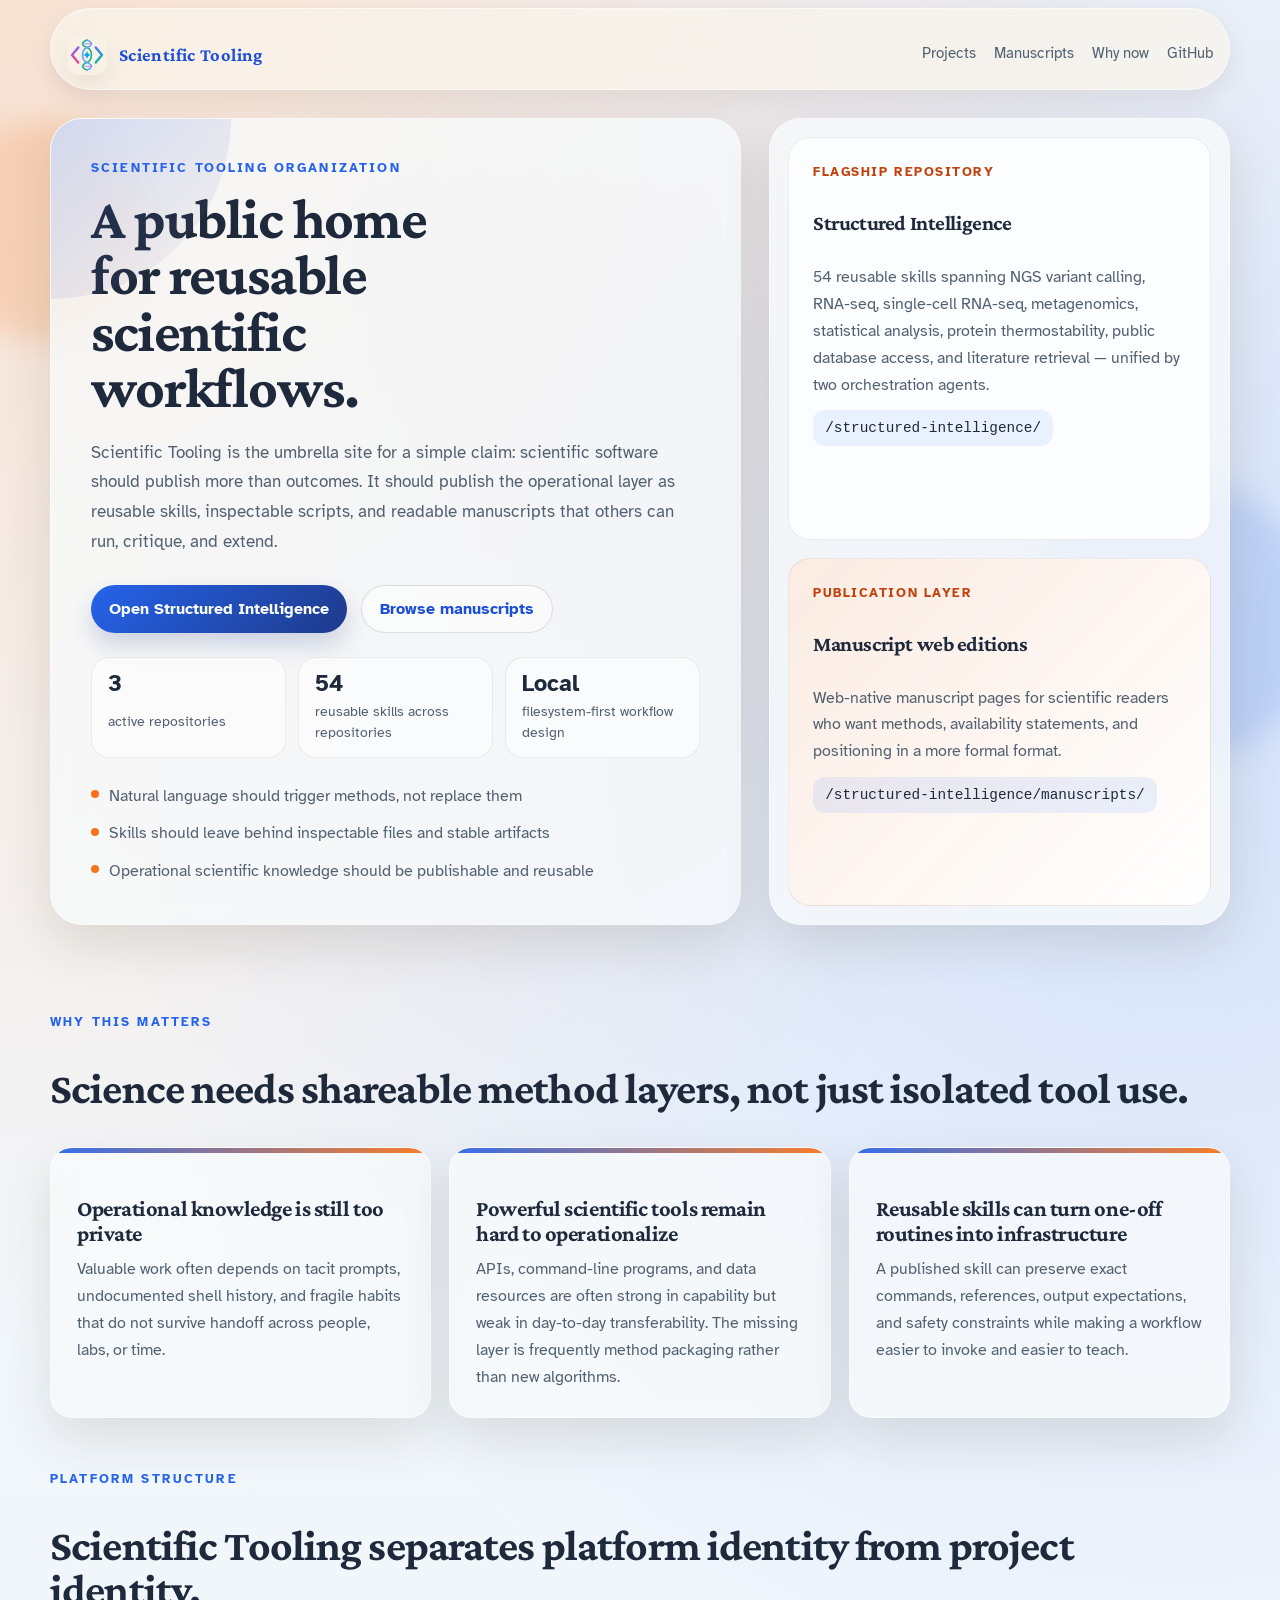
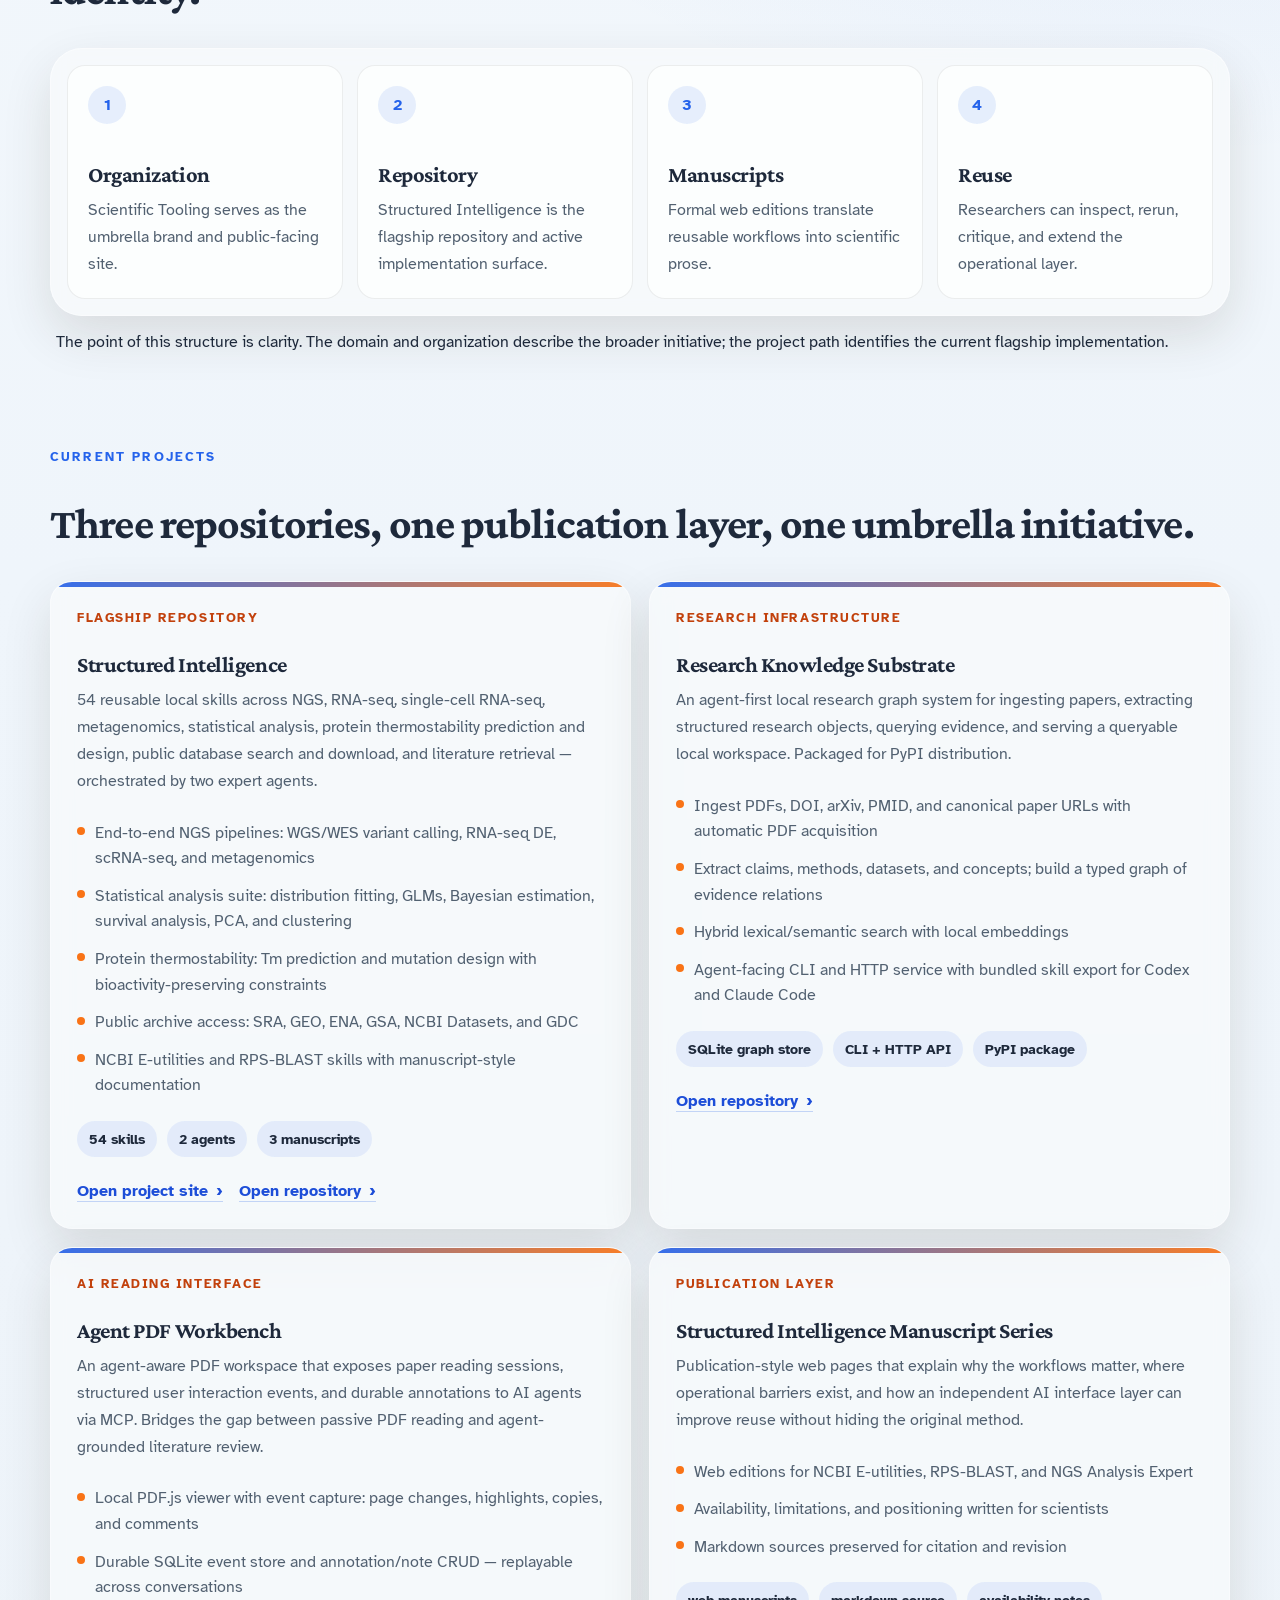
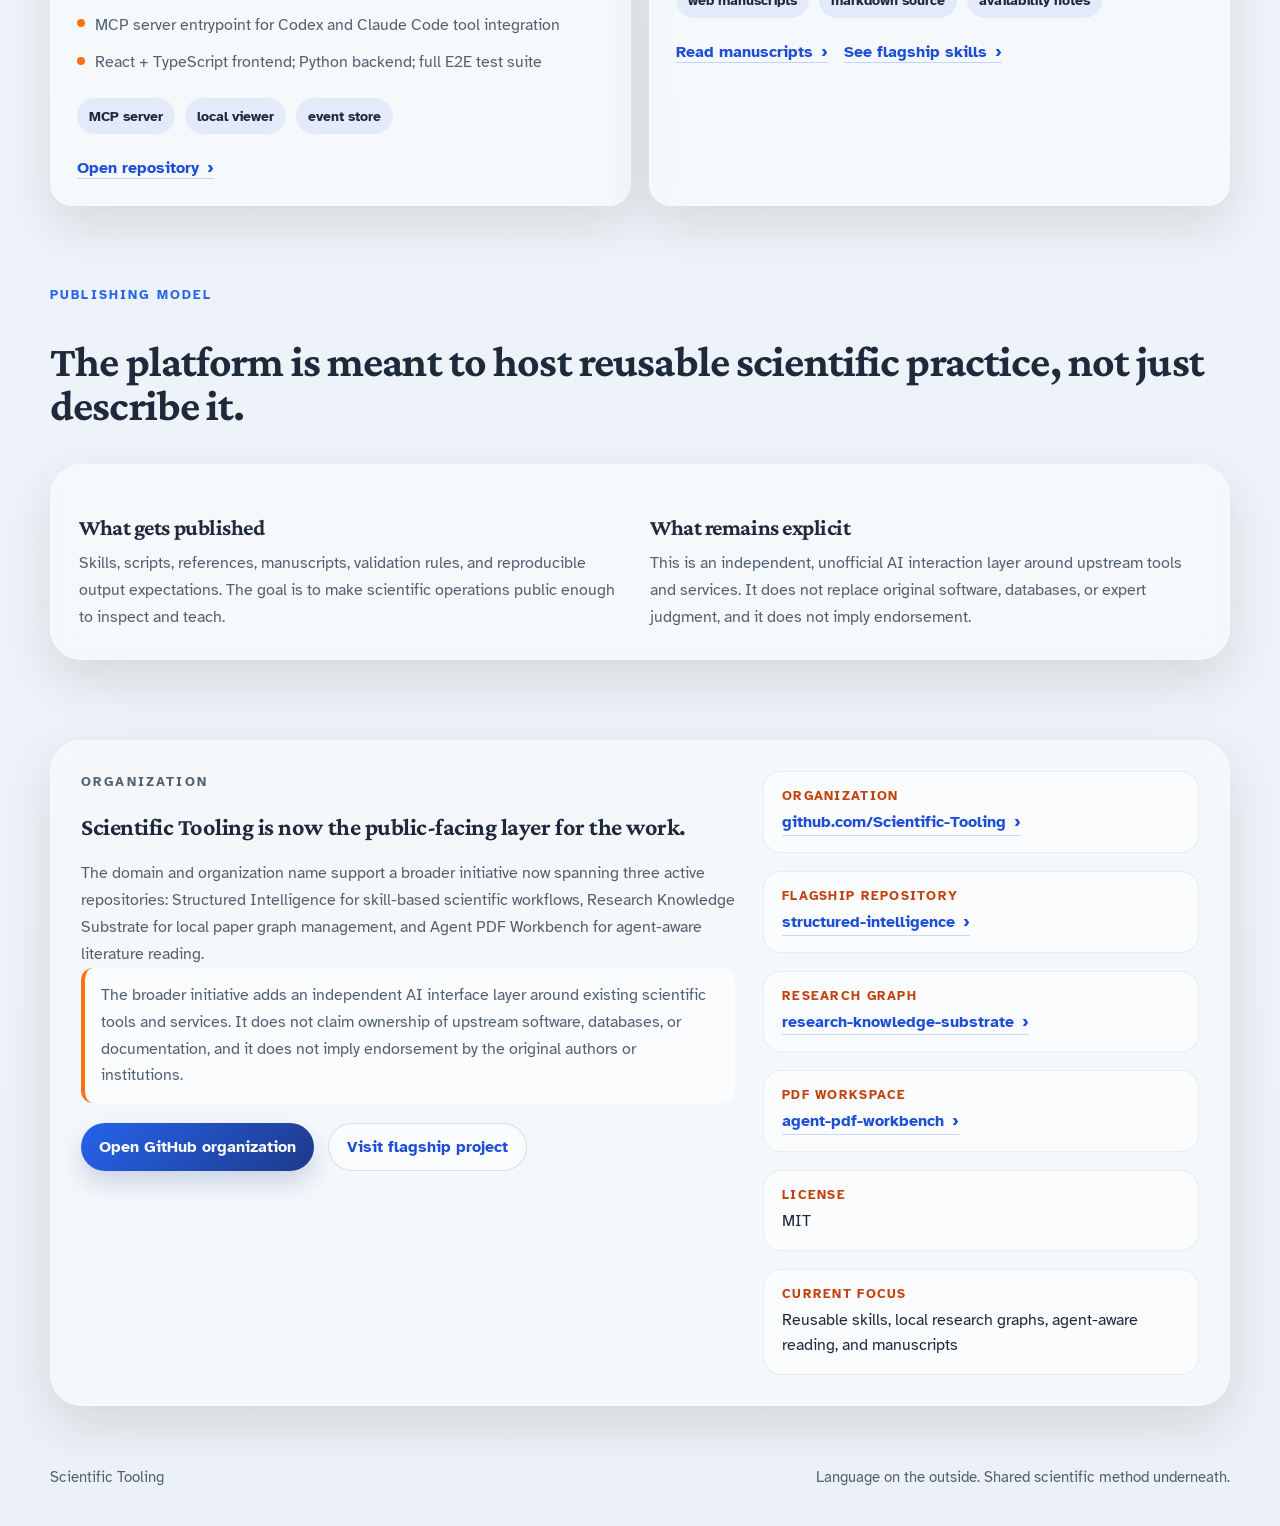
==== index.html @ d9a28d31 "Fix accessibility, metadata, and deploy hygiene on the homepage Accessibility: - Restore a visible k" ====
<!DOCTYPE html>
<html lang="en">
  <head>
    <meta charset="UTF-8" />
    <meta name="viewport" content="width=device-width, initial-scale=1.0" />
    <title>Scientific Tooling | Reusable Scientific Workflows</title>
    <meta
      name="description"
      content="Scientific Tooling is a public-facing home for reusable scientific workflows, manuscript-style documentation, and local-first AI interface layers for research."
    />
    <meta
      name="keywords"
      content="scientific tooling, reusable scientific workflows, AI research workflows, scientific automation, local AI tools, research infrastructure"
    />
    <meta name="author" content="Ming Zhang" />
    <meta name="robots" content="index,follow,max-image-preview:large,max-snippet:-1,max-video-preview:-1" />
    <meta name="googlebot" content="index,follow,max-image-preview:large,max-snippet:-1,max-video-preview:-1" />
    <meta name="theme-color" content="#2563eb" />
    <meta name="color-scheme" content="light only" />
    <link rel="canonical" href="https://scientifictooling.org/" />
    <link rel="icon" href="./logo.svg" type="image/svg+xml" />
    <link rel="apple-touch-icon" href="./logo.png" />
    <link rel="manifest" href="./site.webmanifest" />

    <meta property="og:type" content="website" />
    <meta property="og:site_name" content="Scientific Tooling" />
    <meta property="og:title" content="Scientific Tooling | Reusable Scientific Workflows" />
    <meta
      property="og:description"
      content="A public-facing home for reusable scientific workflows, inspectable manuscripts, and local-first AI interface layers."
    />
    <meta property="og:url" content="https://scientifictooling.org/" />
    <meta property="og:image" content="https://scientifictooling.org/social-preview.png" />
    <meta property="og:image:type" content="image/png" />
    <meta property="og:image:width" content="1200" />
    <meta property="og:image:height" content="630" />
    <meta property="og:image:alt" content="Scientific Tooling social preview card" />

    <meta name="twitter:card" content="summary_large_image" />
    <meta name="twitter:title" content="Scientific Tooling | Reusable Scientific Workflows" />
    <meta
      name="twitter:description"
      content="A public-facing home for reusable scientific workflows, inspectable manuscripts, and local-first AI interface layers."
    />
    <meta name="twitter:image" content="https://scientifictooling.org/social-preview.png" />

    <script type="application/ld+json">
      {
        "@context": "https://schema.org",
        "@graph": [
          {
            "@type": "WebSite",
            "@id": "https://scientifictooling.org/#website",
            "url": "https://scientifictooling.org/",
            "name": "Scientific Tooling",
            "description": "A public-facing home for reusable scientific workflows and local AI-assisted research infrastructure.",
            "publisher": {
              "@id": "https://scientifictooling.org/#organization"
            }
          },
          {
            "@type": "Organization",
            "@id": "https://scientifictooling.org/#organization",
            "name": "Scientific Tooling",
            "url": "https://scientifictooling.org/",
            "logo": {
              "@type": "ImageObject",
              "url": "https://scientifictooling.org/logo.svg"
            },
            "sameAs": [
              "https://github.com/Scientific-Tooling"
            ]
          },
          {
            "@type": "CollectionPage",
            "@id": "https://scientifictooling.org/#page",
            "url": "https://scientifictooling.org/",
            "name": "Scientific Tooling",
            "isPartOf": {
              "@id": "https://scientifictooling.org/#website"
            },
            "about": {
              "@id": "https://scientifictooling.org/#organization"
            },
            "primaryImageOfPage": {
              "@type": "ImageObject",
              "url": "https://scientifictooling.org/social-preview.png"
            }
          }
        ]
      }
    </script>
    <link rel="preconnect" href="https://fonts.googleapis.com" />
    <link rel="preconnect" href="https://fonts.gstatic.com" crossorigin />
    <link
      rel="stylesheet"
      href="https://fonts.googleapis.com/css2?family=Atkinson+Hyperlegible:wght@400;700&amp;family=Crimson+Pro:wght@400;500;600;700&amp;display=swap"
    />
    <link rel="stylesheet" href="./theme.css" />
    <link rel="stylesheet" href="./site.css" />
  </head>
  <body>
    <div class="page-shell">
      <header class="hero">
        <nav class="topbar" aria-label="Primary">
          <a class="brand" href="#top" aria-label="Scientific Tooling home">
            <img src="./logo.svg" alt="" width="40" height="40" />
            <span>Scientific Tooling</span>
          </a>
          <div class="topbar-links">
            <a href="#projects">Projects</a>
            <a href="#manuscripts">Manuscripts</a>
            <a href="#why">Why now</a>
            <a href="https://github.com/Scientific-Tooling">GitHub</a>
          </div>
        </nav>

        <section class="hero-grid" id="top">
          <div class="hero-copy reveal reveal-1">
            <p class="eyebrow">Scientific Tooling Organization</p>
            <h1 class="title-hero">A public home for reusable scientific workflows.</h1>
            <p class="lede">
              Scientific Tooling is the umbrella site for a simple claim: scientific
              software should publish more than outcomes. It should publish the
              operational layer as reusable skills, inspectable scripts, and readable
              manuscripts that others can run, critique, and extend.
            </p>
            <div class="hero-actions">
              <a class="button button-primary" href="./structured-intelligence/">
                Open Structured Intelligence
              </a>
              <a class="button button-secondary" href="./structured-intelligence/manuscripts/">
                Browse manuscripts
              </a>
            </div>
            <div class="hero-facts" aria-label="Platform highlights">
              <article class="fact-chip">
                <span class="fact-value">3</span>
                <span class="fact-label">active repositories</span>
              </article>
              <article class="fact-chip">
                <span class="fact-value">54</span>
                <span class="fact-label">reusable skills across repositories</span>
              </article>
              <article class="fact-chip">
                <span class="fact-value">Local</span>
                <span class="fact-label">filesystem-first workflow design</span>
              </article>
            </div>
            <ul class="signal-list" aria-label="Platform promises">
              <li>Natural language should trigger methods, not replace them</li>
              <li>Skills should leave behind inspectable files and stable artifacts</li>
              <li>Operational scientific knowledge should be publishable and reusable</li>
            </ul>
          </div>

          <aside class="hero-panel reveal reveal-2" aria-label="Current platform entry points">
            <div class="panel-stack">
              <article class="mini-card">
                <p class="mini-label">Flagship repository</p>
                <h2>Structured Intelligence</h2>
                <p>
                  54 reusable skills spanning NGS variant calling, RNA-seq,
                  single-cell RNA-seq, metagenomics, statistical analysis,
                  protein thermostability, public database access, and literature
                  retrieval — unified by two orchestration agents.
                </p>
                <code>/structured-intelligence/</code>
              </article>

              <article class="mini-card accent-card">
                <p class="mini-label">Publication layer</p>
                <h2>Manuscript web editions</h2>
                <p>
                  Web-native manuscript pages for scientific readers who want methods,
                  availability statements, and positioning in a more formal format.
                </p>
                <code>/structured-intelligence/manuscripts/</code>
              </article>
            </div>
          </aside>
        </section>
      </header>

      <main>
        <section class="section thesis" id="why">
          <div class="section-heading reveal reveal-1">
            <p class="eyebrow">Why this matters</p>
            <h2 class="title-section">Science needs shareable method layers, not just isolated tool use.</h2>
          </div>
          <div class="thesis-grid">
            <article class="thesis-card reveal reveal-1">
              <h3>Operational knowledge is still too private</h3>
              <p>
                Valuable work often depends on tacit prompts, undocumented shell
                history, and fragile habits that do not survive handoff across people,
                labs, or time.
              </p>
            </article>
            <article class="thesis-card reveal reveal-2">
              <h3>Powerful scientific tools remain hard to operationalize</h3>
              <p>
                APIs, command-line programs, and data resources are often strong in
                capability but weak in day-to-day transferability. The missing layer
                is frequently method packaging rather than new algorithms.
              </p>
            </article>
            <article class="thesis-card reveal reveal-3">
              <h3>Reusable skills can turn one-off routines into infrastructure</h3>
              <p>
                A published skill can preserve exact commands, references, output
                expectations, and safety constraints while making a workflow easier to
                invoke and easier to teach.
              </p>
            </article>
          </div>
        </section>

        <section class="section workflow-band">
          <div class="section-heading reveal reveal-1">
            <p class="eyebrow">Platform Structure</p>
            <h2 class="title-section">Scientific Tooling separates platform identity from project identity.</h2>
          </div>
          <div class="workflow-frame reveal reveal-2">
            <div class="workflow-step">
              <span>1</span>
              <h3>Organization</h3>
              <p>Scientific Tooling serves as the umbrella brand and public-facing site.</p>
            </div>
            <div class="workflow-step">
              <span>2</span>
              <h3>Repository</h3>
              <p>Structured Intelligence is the flagship repository and active implementation surface.</p>
            </div>
            <div class="workflow-step">
              <span>3</span>
              <h3>Manuscripts</h3>
              <p>Formal web editions translate reusable workflows into scientific prose.</p>
            </div>
            <div class="workflow-step">
              <span>4</span>
              <h3>Reuse</h3>
              <p>Researchers can inspect, rerun, critique, and extend the operational layer.</p>
            </div>
          </div>
          <div class="workflow-note reveal reveal-3">
            <p>
              The point of this structure is clarity. The domain and organization
              describe the broader initiative; the project path identifies the
              current flagship implementation.
            </p>
          </div>
        </section>

        <section class="section" id="projects">
          <div class="section-heading reveal reveal-1">
            <p class="eyebrow">Current Projects</p>
            <h2 class="title-section">Three repositories, one publication layer, one umbrella initiative.</h2>
          </div>
          <div class="card-grid">
            <article class="feature-card reveal reveal-1">
              <p class="card-tag">Flagship Repository</p>
              <h3>Structured Intelligence</h3>
              <p>
                54 reusable local skills across NGS, RNA-seq, single-cell RNA-seq,
                metagenomics, statistical analysis, protein thermostability prediction
                and design, public database search and download, and literature
                retrieval — orchestrated by two expert agents.
              </p>
              <ul>
                <li>End-to-end NGS pipelines: WGS/WES variant calling, RNA-seq DE, scRNA-seq, and metagenomics</li>
                <li>Statistical analysis suite: distribution fitting, GLMs, Bayesian estimation, survival analysis, PCA, and clustering</li>
                <li>Protein thermostability: Tm prediction and mutation design with bioactivity-preserving constraints</li>
                <li>Public archive access: SRA, GEO, ENA, GSA, NCBI Datasets, and GDC</li>
                <li>NCBI E-utilities and RPS-BLAST skills with manuscript-style documentation</li>
              </ul>
              <div class="artifact-row">
                <span>54 skills</span>
                <span>2 agents</span>
                <span>3 manuscripts</span>
              </div>
              <div class="card-links">
                <a href="./structured-intelligence/">Open project site</a>
                <a href="https://github.com/Scientific-Tooling/structured-intelligence">Open repository</a>
              </div>
            </article>

            <article class="feature-card reveal reveal-2">
              <p class="card-tag">Research Infrastructure</p>
              <h3>Research Knowledge Substrate</h3>
              <p>
                An agent-first local research graph system for ingesting papers,
                extracting structured research objects, querying evidence, and
                serving a queryable local workspace. Packaged for PyPI distribution.
              </p>
              <ul>
                <li>Ingest PDFs, DOI, arXiv, PMID, and canonical paper URLs with automatic PDF acquisition</li>
                <li>Extract claims, methods, datasets, and concepts; build a typed graph of evidence relations</li>
                <li>Hybrid lexical/semantic search with local embeddings</li>
                <li>Agent-facing CLI and HTTP service with bundled skill export for Codex and Claude Code</li>
              </ul>
              <div class="artifact-row">
                <span>SQLite graph store</span>
                <span>CLI + HTTP API</span>
                <span>PyPI package</span>
              </div>
              <div class="card-links">
                <a href="https://github.com/Scientific-Tooling/research-knowledge-substrate">Open repository</a>
              </div>
            </article>

            <article class="feature-card reveal reveal-3">
              <p class="card-tag">AI Reading Interface</p>
              <h3>Agent PDF Workbench</h3>
              <p>
                An agent-aware PDF workspace that exposes paper reading sessions,
                structured user interaction events, and durable annotations to AI
                agents via MCP. Bridges the gap between passive PDF reading and
                agent-grounded literature review.
              </p>
              <ul>
                <li>Local PDF.js viewer with event capture: page changes, highlights, copies, and comments</li>
                <li>Durable SQLite event store and annotation/note CRUD — replayable across conversations</li>
                <li>MCP server entrypoint for Codex and Claude Code tool integration</li>
                <li>React + TypeScript frontend; Python backend; full E2E test suite</li>
              </ul>
              <div class="artifact-row">
                <span>MCP server</span>
                <span>local viewer</span>
                <span>event store</span>
              </div>
              <div class="card-links">
                <a href="https://github.com/Scientific-Tooling/agent-pdf-workbench">Open repository</a>
              </div>
            </article>

            <article class="feature-card reveal reveal-4" id="manuscripts">
              <p class="card-tag">Publication Layer</p>
              <h3>Structured Intelligence Manuscript Series</h3>
              <p>
                Publication-style web pages that explain why the workflows matter,
                where operational barriers exist, and how an independent AI interface
                layer can improve reuse without hiding the original method.
              </p>
              <ul>
                <li>Web editions for NCBI E-utilities, RPS-BLAST, and NGS Analysis Expert</li>
                <li>Availability, limitations, and positioning written for scientists</li>
                <li>Markdown sources preserved for citation and revision</li>
              </ul>
              <div class="artifact-row">
                <span>web manuscripts</span>
                <span>markdown source</span>
                <span>availability notes</span>
              </div>
              <div class="card-links">
                <a href="./structured-intelligence/manuscripts/">Read manuscripts</a>
                <a href="./structured-intelligence/#skills">See flagship skills</a>
              </div>
            </article>
          </div>
        </section>

        <section class="section manuscripts">
          <div class="section-heading reveal reveal-1">
            <p class="eyebrow">Publishing Model</p>
            <h2 class="title-section">The platform is meant to host reusable scientific practice, not just describe it.</h2>
          </div>
          <div class="manuscript-strip reveal reveal-2">
            <div>
              <h3>What gets published</h3>
              <p>
                Skills, scripts, references, manuscripts, validation rules, and
                reproducible output expectations. The goal is to make scientific
                operations public enough to inspect and teach.
              </p>
            </div>
            <div>
              <h3>What remains explicit</h3>
              <p>
                This is an independent, unofficial AI interaction layer around
                upstream tools and services. It does not replace original software,
                databases, or expert judgment, and it does not imply endorsement.
              </p>
            </div>
          </div>
        </section>

        <section class="section repository">
          <div class="repo-panel reveal reveal-2">
            <div>
              <p class="eyebrow">Organization</p>
              <h2>Scientific Tooling is now the public-facing layer for the work.</h2>
              <p>
                The domain and organization name support a broader initiative now
                spanning three active repositories: Structured Intelligence for
                skill-based scientific workflows, Research Knowledge Substrate for
                local paper graph management, and Agent PDF Workbench for
                agent-aware literature reading.
              </p>
              <p class="repo-note">
                The broader initiative adds an independent AI interface layer around
                existing scientific tools and services. It does not claim ownership
                of upstream software, databases, or documentation, and it does not
                imply endorsement by the original authors or institutions.
              </p>
              <div class="hero-actions repo-actions">
                <a class="button button-primary" href="https://github.com/Scientific-Tooling">
                  Open GitHub organization
                </a>
                <a class="button button-secondary" href="./structured-intelligence/">
                  Visit flagship project
                </a>
              </div>
            </div>
            <dl class="repo-meta">
              <div>
                <dt>Organization</dt>
                <dd>
                  <a href="https://github.com/Scientific-Tooling">
                    github.com/Scientific-Tooling
                  </a>
                </dd>
              </div>
              <div>
                <dt>Flagship repository</dt>
                <dd>
                  <a href="https://github.com/Scientific-Tooling/structured-intelligence">
                    structured-intelligence
                  </a>
                </dd>
              </div>
              <div>
                <dt>Research graph</dt>
                <dd>
                  <a href="https://github.com/Scientific-Tooling/research-knowledge-substrate">
                    research-knowledge-substrate
                  </a>
                </dd>
              </div>
              <div>
                <dt>PDF workspace</dt>
                <dd>
                  <a href="https://github.com/Scientific-Tooling/agent-pdf-workbench">
                    agent-pdf-workbench
                  </a>
                </dd>
              </div>
              <div>
                <dt>License</dt>
                <dd>MIT</dd>
              </div>
              <div>
                <dt>Current focus</dt>
                <dd>Reusable skills, local research graphs, agent-aware reading, and manuscripts</dd>
              </div>
            </dl>
          </div>
        </section>
      </main>

      <footer class="footer">
        <p>Scientific Tooling</p>
        <p>Language on the outside. Shared scientific method underneath.</p>
      </footer>
    </div>
  </body>
</html>
---- theme.css ----
@import url("https://fonts.googleapis.com/css2?family=Atkinson+Hyperlegible:wght@400;700&family=Crimson+Pro:wght@400;500;600;700&display=swap");

:root {
  --font-display: "Crimson Pro", Georgia, serif;
  --font-body: "Atkinson Hyperlegible", "Segoe UI", sans-serif;
  --eyebrow-size: 0.84rem;
  --eyebrow-weight: 700;
  --eyebrow-spacing: 0.16em;
  --title-hero-size: clamp(2.35rem, 4.5vw, 4.2rem);
  --title-hero-line-height: 0.98;
  --title-hero-max: 12ch;
  --title-hero-wide-max: 24ch;
  --title-section-size: clamp(1.8rem, 3.4vw, 2.9rem);
  --title-section-line-height: 1.02;
  --lede-size: 1.08rem;
  --lede-line-height: 1.72;
}

body {
  font-family: var(--font-body);
}

.brand,
h1,
h2,
h3,
h4,
h5,
h6 {
  font-family: var(--font-display);
  letter-spacing: -0.02em;
}

.eyebrow {
  margin: 0 0 14px;
  color: var(--teal, currentColor);
  font-size: var(--eyebrow-size);
  font-weight: var(--eyebrow-weight);
  letter-spacing: var(--eyebrow-spacing);
  text-transform: uppercase;
}

.title-hero {
  margin: 0;
  max-width: var(--title-hero-max);
  font-size: var(--title-hero-size);
  line-height: var(--title-hero-line-height);
  text-wrap: balance;
}

.title-hero--wide {
  max-width: var(--title-hero-wide-max);
}

.title-section {
  font-size: var(--title-section-size);
  line-height: var(--title-section-line-height);
}

.lede {
  max-width: 56ch;
  margin: 22px 0 0;
  color: var(--muted, inherit);
  font-size: var(--lede-size);
  line-height: var(--lede-line-height);
}

@media (max-width: 560px) {
  :root {
    --title-hero-size: clamp(2rem, 10.5vw, 2.9rem);
  }

  .title-hero {
    max-width: none;
  }
}
---- site.css ----
:root {
  --paper: rgba(248, 250, 252, 0.78);
  --paper-strong: rgba(252, 253, 255, 0.94);
  --ink: #1e293b;
  --muted: #526171;
  --line: rgba(28, 43, 47, 0.14);
  --gold: #f97316;
  /* Text-safe variant of --gold: 4.55:1 on the darkest page background (AA). */
  --gold-ink: #c2410c;
  --teal: #2563eb;
  --link: #1d4ed8;
  --link-hover: #1e40af;
  --shadow: 0 20px 50px rgba(48, 40, 20, 0.12);
  --shadow-soft: 0 10px 24px rgba(48, 40, 20, 0.08);
  --radius-xl: 32px;
  --radius-lg: 22px;
  --max-width: 1180px;
}

* {
  box-sizing: border-box;
}

html {
  scroll-behavior: smooth;
}

/* Keep in-page anchor targets clear of the sticky topbar. */
[id] {
  scroll-margin-top: 104px;
}

body {
  margin: 0;
  color: var(--ink);
  background:
    radial-gradient(circle at top left, rgba(249, 115, 22, 0.18), transparent 28%),
    radial-gradient(circle at 92% 14%, rgba(37, 99, 235, 0.16), transparent 26%),
    linear-gradient(180deg, #f7fafc 0%, #eff5fb 46%, #ebf1f7 100%);
}

body::before,
body::after {
  position: fixed;
  inset: auto;
  content: "";
  pointer-events: none;
  z-index: 0;
  filter: blur(14px);
}

body::before {
  top: 120px;
  left: -70px;
  width: 220px;
  height: 220px;
  border-radius: 50%;
  background: rgba(249, 115, 22, 0.18);
}

body::after {
  right: -40px;
  bottom: 140px;
  width: 280px;
  height: 280px;
  border-radius: 38% 62% 60% 40%;
  background: rgba(37, 99, 235, 0.14);
}

a {
  color: var(--link);
  text-decoration-thickness: 1.5px;
  text-underline-offset: 0.18em;
  transition:
    color 160ms ease,
    text-decoration-color 160ms ease,
    background-color 160ms ease,
    border-color 160ms ease,
    opacity 160ms ease,
    transform 160ms ease;
}

a:hover,
a:focus-visible {
  color: var(--link-hover);
}

a:focus-visible {
  outline: 2px solid var(--link);
  outline-offset: 3px;
  border-radius: 8px;
}

.page-shell {
  position: relative;
  z-index: 1;
}

.hero,
.section,
.footer {
  width: min(calc(100% - 32px), var(--max-width));
  margin: 0 auto;
}

.topbar {
  display: flex;
  justify-content: space-between;
  align-items: center;
  gap: 16px;
  padding: 24px 0 12px;
  position: sticky;
  top: 0;
  z-index: 5;
  margin-top: 8px;
  padding-left: 16px;
  padding-right: 16px;
  border: 1px solid rgba(255, 255, 255, 0.5);
  border-radius: 999px;
  background: rgba(250, 245, 236, 0.72);
  backdrop-filter: blur(12px);
  box-shadow: var(--shadow-soft);
}

.brand,
.topbar-links a {
  text-decoration: none;
}

.brand {
  display: inline-flex;
  align-items: center;
  gap: 12px;
  font-size: 1.15rem;
  font-weight: 700;
  letter-spacing: 0.02em;
}

.brand img {
  flex: 0 0 auto;
  width: 40px;
  height: 40px;
  border-radius: 12px;
  box-shadow: var(--shadow-soft);
}

.topbar-links {
  display: flex;
  flex-wrap: wrap;
  gap: 18px;
  color: var(--muted);
  font-size: 0.96rem;
}

.topbar-links a {
  min-height: 44px;
  padding: 10px 0;
  color: var(--muted);
  text-decoration: none;
  border-bottom: 1px solid transparent;
}

.hero-grid {
  display: grid;
  grid-template-columns: minmax(0, 1.2fr) minmax(290px, 0.8fr);
  gap: 28px;
  align-items: stretch;
  padding: 28px 0 48px;
}

.hero-copy,
.hero-panel,
.workflow-frame,
.feature-card,
.thesis-card,
.repo-panel,
.manuscript-strip {
  background: var(--paper);
  backdrop-filter: blur(10px);
  border: 1px solid rgba(255, 255, 255, 0.45);
  box-shadow: var(--shadow);
}

.hero-copy {
  padding: 40px;
  border-radius: var(--radius-xl);
  position: relative;
  overflow: hidden;
}

.hero-copy::before {
  position: absolute;
  inset: 0 auto auto 0;
  width: 180px;
  height: 180px;
  content: "";
  border-radius: 0 0 180px 0;
  background: linear-gradient(135deg, rgba(37, 99, 235, 0.18), rgba(249, 115, 22, 0.04));
  pointer-events: none;
}

.lede {
  position: relative;
  z-index: 1;
}

.hero-actions {
  display: flex;
  flex-wrap: wrap;
  gap: 14px;
  margin-top: 28px;
  position: relative;
  z-index: 1;
}

.button {
  display: inline-flex;
  align-items: center;
  justify-content: center;
  min-height: 48px;
  padding: 0 18px;
  border-radius: 999px;
  font-weight: 700;
  text-decoration: none;
}

.button-primary {
  background: linear-gradient(135deg, var(--teal) 0%, #1e3a8a 100%);
  color: #f8faf8;
  box-shadow: 0 12px 24px rgba(30, 58, 138, 0.2);
}

.button-secondary {
  border: 1px solid var(--line);
  background: rgba(255, 255, 255, 0.48);
}

.button:hover,
.button:focus-visible,
.topbar-links a:hover,
.topbar-links a:focus-visible,
.card-links a:hover,
.card-links a:focus-visible,
.repo-meta a:hover,
.repo-meta a:focus-visible {
  opacity: 0.92;
}

.topbar-links a:hover,
.topbar-links a:focus-visible {
  color: var(--ink);
  border-color: rgba(37, 99, 235, 0.3);
}

.hero-facts {
  display: grid;
  grid-template-columns: repeat(3, minmax(0, 1fr));
  gap: 12px;
  margin-top: 24px;
  position: relative;
  z-index: 1;
}

.fact-chip {
  display: grid;
  gap: 6px;
  padding: 14px 16px;
  border-radius: 18px;
  background: rgba(255, 255, 255, 0.54);
  border: 1px solid rgba(28, 43, 47, 0.08);
}

.fact-value {
  font-size: 1.45rem;
  font-weight: 700;
  line-height: 1;
}

.fact-label {
  color: var(--muted);
  font-size: 0.9rem;
  line-height: 1.45;
}

.signal-list,
.feature-card ul {
  margin: 26px 0 0;
  padding: 0;
  list-style: none;
  position: relative;
  z-index: 1;
}

.signal-list li,
.feature-card li {
  position: relative;
  margin-top: 12px;
  padding-left: 18px;
  color: var(--muted);
  line-height: 1.6;
}

.signal-list li::before,
.feature-card li::before {
  position: absolute;
  left: 0;
  top: 0.65em;
  width: 8px;
  height: 8px;
  content: "";
  border-radius: 50%;
  background: var(--gold);
  transform: translateY(-50%);
}

.hero-panel {
  border-radius: var(--radius-xl);
  padding: 18px;
}

.panel-stack {
  display: grid;
  gap: 18px;
  height: 100%;
}

.mini-card {
  display: grid;
  gap: 12px;
  align-content: start;
  padding: 24px;
  border-radius: calc(var(--radius-xl) - 10px);
  background: var(--paper-strong);
  border: 1px solid rgba(28, 43, 47, 0.08);
}

/* Scoped to their containers so the generic `.mini-card p` / `.feature-card p`
   colour rule below does not override the label colour. */
.mini-card .mini-label,
.feature-card .card-tag {
  margin: 0;
  color: var(--gold-ink);
  font-size: 0.8rem;
  font-weight: 800;
  letter-spacing: 0.12em;
  text-transform: uppercase;
}

.mini-card h2 {
  font-size: 1.32rem;
  line-height: 1.02;
}

.mini-card p,
.feature-card p,
.thesis-card p,
.manuscript-strip p,
.repo-panel p,
.repo-note,
.workflow-step p {
  margin: 0;
  color: var(--muted);
  line-height: 1.68;
}

.repo-note {
  margin-top: 16px;
  padding: 14px 16px;
  border-left: 4px solid var(--gold);
  border-radius: 12px;
  background: rgba(255, 255, 255, 0.48);
}

.mini-card code {
  display: inline-block;
  width: fit-content;
  padding: 10px 12px;
  border-radius: 12px;
  background: rgba(37, 99, 235, 0.09);
  color: var(--ink);
  font-size: 0.9rem;
}

.accent-card {
  background:
    linear-gradient(135deg, rgba(249, 115, 22, 0.12), rgba(255, 255, 255, 0.88)),
    var(--paper-strong);
}

.section {
  padding: 40px 0;
}

.section-heading {
  max-width: none;
  margin-bottom: 24px;
}

.thesis-grid,
.card-grid {
  display: grid;
  grid-template-columns: repeat(3, minmax(0, 1fr));
  gap: 18px;
}

.card-grid {
  grid-template-columns: repeat(2, minmax(0, 1fr));
}

.thesis-card,
.feature-card {
  padding: 26px;
  border-radius: var(--radius-lg);
  position: relative;
  overflow: hidden;
}

.feature-card::before,
.thesis-card::before {
  position: absolute;
  inset: 0 auto auto 0;
  width: 100%;
  height: 5px;
  content: "";
  background: linear-gradient(90deg, rgba(37, 99, 235, 0.92), rgba(249, 115, 22, 0.92));
}

.thesis-card h3,
.feature-card h3,
.workflow-step h3,
.manuscript-strip h3 {
  margin-bottom: 10px;
  font-size: 1.4rem;
}

.workflow-band {
  padding-top: 12px;
}

.workflow-frame {
  display: grid;
  grid-template-columns: repeat(4, minmax(0, 1fr));
  gap: 14px;
  padding: 16px;
  border-radius: var(--radius-xl);
}

.workflow-step {
  min-height: 200px;
  padding: 20px;
  border-radius: 18px;
  background: rgba(255, 255, 255, 0.68);
  border: 1px solid rgba(28, 43, 47, 0.08);
}

.workflow-step span {
  display: inline-grid;
  place-items: center;
  width: 38px;
  height: 38px;
  margin-bottom: 16px;
  border-radius: 50%;
  background: rgba(37, 99, 235, 0.1);
  color: var(--teal);
  font-weight: 800;
}

.card-links {
  display: flex;
  flex-wrap: wrap;
  gap: 16px;
  margin-top: 24px;
}

.card-links a:not(.button-primary):not(.button-secondary),
.repo-meta a {
  display: inline-flex;
  align-items: center;
  gap: 8px;
  width: fit-content;
  color: var(--link);
  font-weight: 700;
  text-decoration: none;
  border-bottom: 1px solid rgba(37, 99, 235, 0.24);
}

.card-links a:not(.button-primary):not(.button-secondary)::after,
.repo-meta a::after {
  content: "\203A";
  font-size: 1.05em;
  line-height: 1;
}

.card-links a:not(.button-primary):not(.button-secondary):hover,
.card-links a:not(.button-primary):not(.button-secondary):focus-visible,
.repo-meta a:hover,
.repo-meta a:focus-visible {
  color: var(--link-hover);
  border-color: rgba(30, 64, 175, 0.45);
  transform: translateX(1px);
}

.artifact-row {
  display: flex;
  flex-wrap: wrap;
  gap: 10px;
  margin-top: 22px;
}

.artifact-row span {
  display: inline-flex;
  align-items: center;
  min-height: 36px;
  padding: 0 12px;
  border-radius: 999px;
  background: rgba(37, 99, 235, 0.09);
  color: var(--ink);
  font-size: 0.9rem;
  font-weight: 600;
}

.workflow-note {
  margin-top: 14px;
  padding: 0 6px;
}

.manuscript-strip {
  display: grid;
  grid-template-columns: repeat(2, minmax(0, 1fr));
  gap: 20px;
  padding: 28px;
  border-radius: var(--radius-xl);
}

.repo-panel {
  display: grid;
  grid-template-columns: minmax(0, 1.2fr) minmax(280px, 0.8fr);
  gap: 28px;
  padding: 30px;
  border-radius: var(--radius-xl);
}

.repo-meta {
  display: grid;
  gap: 18px;
  margin: 0;
  padding: 0;
}

.repo-meta div {
  padding: 16px 18px;
  border-radius: 18px;
  background: rgba(255, 255, 255, 0.54);
  border: 1px solid rgba(28, 43, 47, 0.08);
}

.repo-meta dt {
  margin-bottom: 6px;
  color: var(--gold-ink);
  font-size: 0.8rem;
  font-weight: 800;
  letter-spacing: 0.1em;
  text-transform: uppercase;
}

.repo-meta dd {
  margin: 0;
  line-height: 1.55;
  color: var(--ink);
}

.repo-actions {
  margin-top: 20px;
}

.footer {
  display: flex;
  justify-content: space-between;
  gap: 16px;
  padding: 22px 0 40px;
  color: var(--muted);
  font-size: 0.92rem;
}

.footer p {
  margin: 0;
}

.reveal {
  opacity: 0;
  transform: translateY(24px);
  animation: rise 700ms ease forwards;
}

.reveal-1 {
  animation-delay: 80ms;
}

.reveal-2 {
  animation-delay: 180ms;
}

.reveal-3 {
  animation-delay: 280ms;
}

.reveal-4 {
  animation-delay: 380ms;
}

@keyframes rise {
  to {
    opacity: 1;
    transform: translateY(0);
  }
}

@media (max-width: 980px) {
  .hero-grid,
  .repo-panel,
  .card-grid,
  .manuscript-strip,
  .thesis-grid,
  .workflow-frame {
    grid-template-columns: 1fr;
  }

  .hero-facts {
    grid-template-columns: repeat(3, minmax(0, 1fr));
  }

  .workflow-step {
    min-height: auto;
  }

  .title-hero {
    max-width: 11ch;
  }
}

@media (max-width: 720px) {
  .hero,
  .section,
  .footer {
    width: min(calc(100% - 20px), var(--max-width));
  }

  .footer {
    flex-direction: column;
    align-items: flex-start;
  }

  [id] {
    scroll-margin-top: 140px;
  }

  .topbar {
    align-items: stretch;
    gap: 10px;
    padding: 12px;
    border-radius: 28px;
    top: 8px;
  }

  .brand {
    font-size: 1.02rem;
  }

  .brand img {
    width: 36px;
    height: 36px;
  }

  .topbar-links {
    flex-wrap: nowrap;
    gap: 10px;
    width: 100%;
    overflow-x: auto;
    padding-bottom: 2px;
    -webkit-overflow-scrolling: touch;
    scrollbar-width: none;
  }

  .topbar-links::-webkit-scrollbar {
    display: none;
  }

  .topbar-links a {
    flex: 0 0 auto;
    display: inline-flex;
    align-items: center;
    padding: 0 14px;
    border-radius: 999px;
    background: rgba(255, 255, 255, 0.62);
    border: 1px solid rgba(28, 43, 47, 0.08);
  }

  .card-links a:not(.button-primary):not(.button-secondary),
  .repo-meta a {
    width: 100%;
    justify-content: space-between;
  }

  .hero-copy,
  .hero-panel,
  .repo-panel,
  .manuscript-strip,
  .workflow-frame,
  .feature-card,
  .thesis-card {
    padding-left: 20px;
    padding-right: 20px;
  }

  .hero-copy {
    padding-top: 28px;
    padding-bottom: 28px;
  }

  .hero-copy::before {
    width: 132px;
    height: 132px;
    border-radius: 0 0 132px 0;
  }

  .hero-actions,
  .repo-actions {
    width: 100%;
    flex-direction: column;
  }

  .button {
    width: 100%;
  }

  .section {
    padding: 24px 0;
  }

  .section-heading {
    margin-bottom: 18px;
  }

  .lede,
  .mini-card p,
  .feature-card p,
  .thesis-card p,
  .manuscript-strip p,
  .repo-panel p,
  .workflow-step p,
  .signal-list li,
  .feature-card li,
  .repo-meta dd,
  .fact-label {
    font-size: 1rem;
  }

  body::before,
  body::after {
    display: none;
  }

  .hero-facts {
    grid-template-columns: repeat(2, minmax(0, 1fr));
  }

  .fact-chip:last-child {
    grid-column: 1 / -1;
  }
}

@media (max-width: 560px) {
  .brand span {
    max-width: 12ch;
    line-height: 1.05;
  }

  .mini-card h2,
  .section-heading h2 {
    line-height: 1.06;
  }

  .workflow-frame {
    gap: 12px;
    padding: 12px;
  }

  .workflow-step,
  .repo-meta div,
  .fact-chip {
    padding: 16px;
  }

  .hero-grid {
    gap: 18px;
    padding: 18px 0 32px;
  }

  .hero-copy,
  .hero-panel,
  .repo-panel,
  .manuscript-strip,
  .workflow-frame,
  .feature-card,
  .thesis-card {
    padding-left: 16px;
    padding-right: 16px;
  }

  .mini-card {
    padding: 18px;
  }

  .topbar-links a,
  .button,
  .card-links a:not(.button-primary):not(.button-secondary),
  .repo-meta a {
    min-height: 46px;
  }
}

@media (prefers-reduced-motion: reduce) {
  html {
    scroll-behavior: auto;
  }

  .reveal {
    opacity: 1;
    transform: none;
    animation: none;
  }
}

@media print {
  .reveal {
    opacity: 1;
    transform: none;
    animation: none;
  }
}
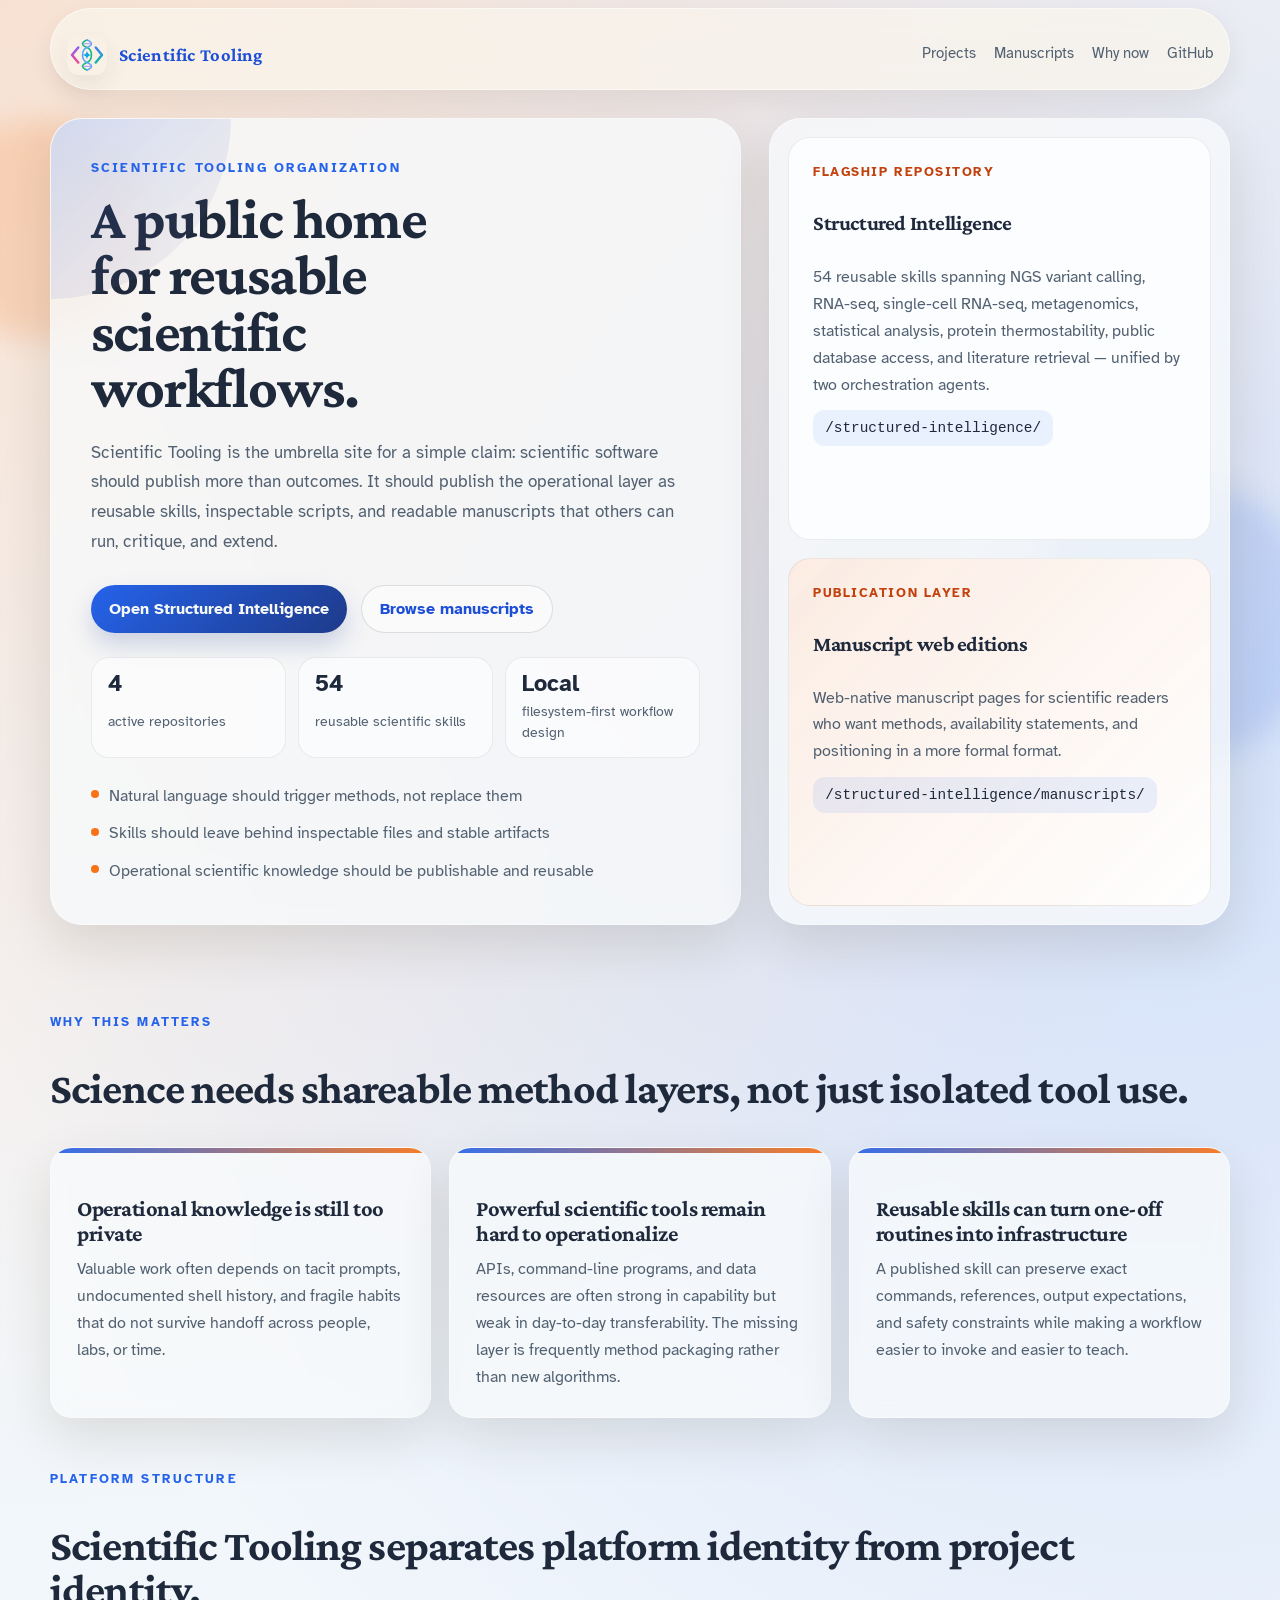
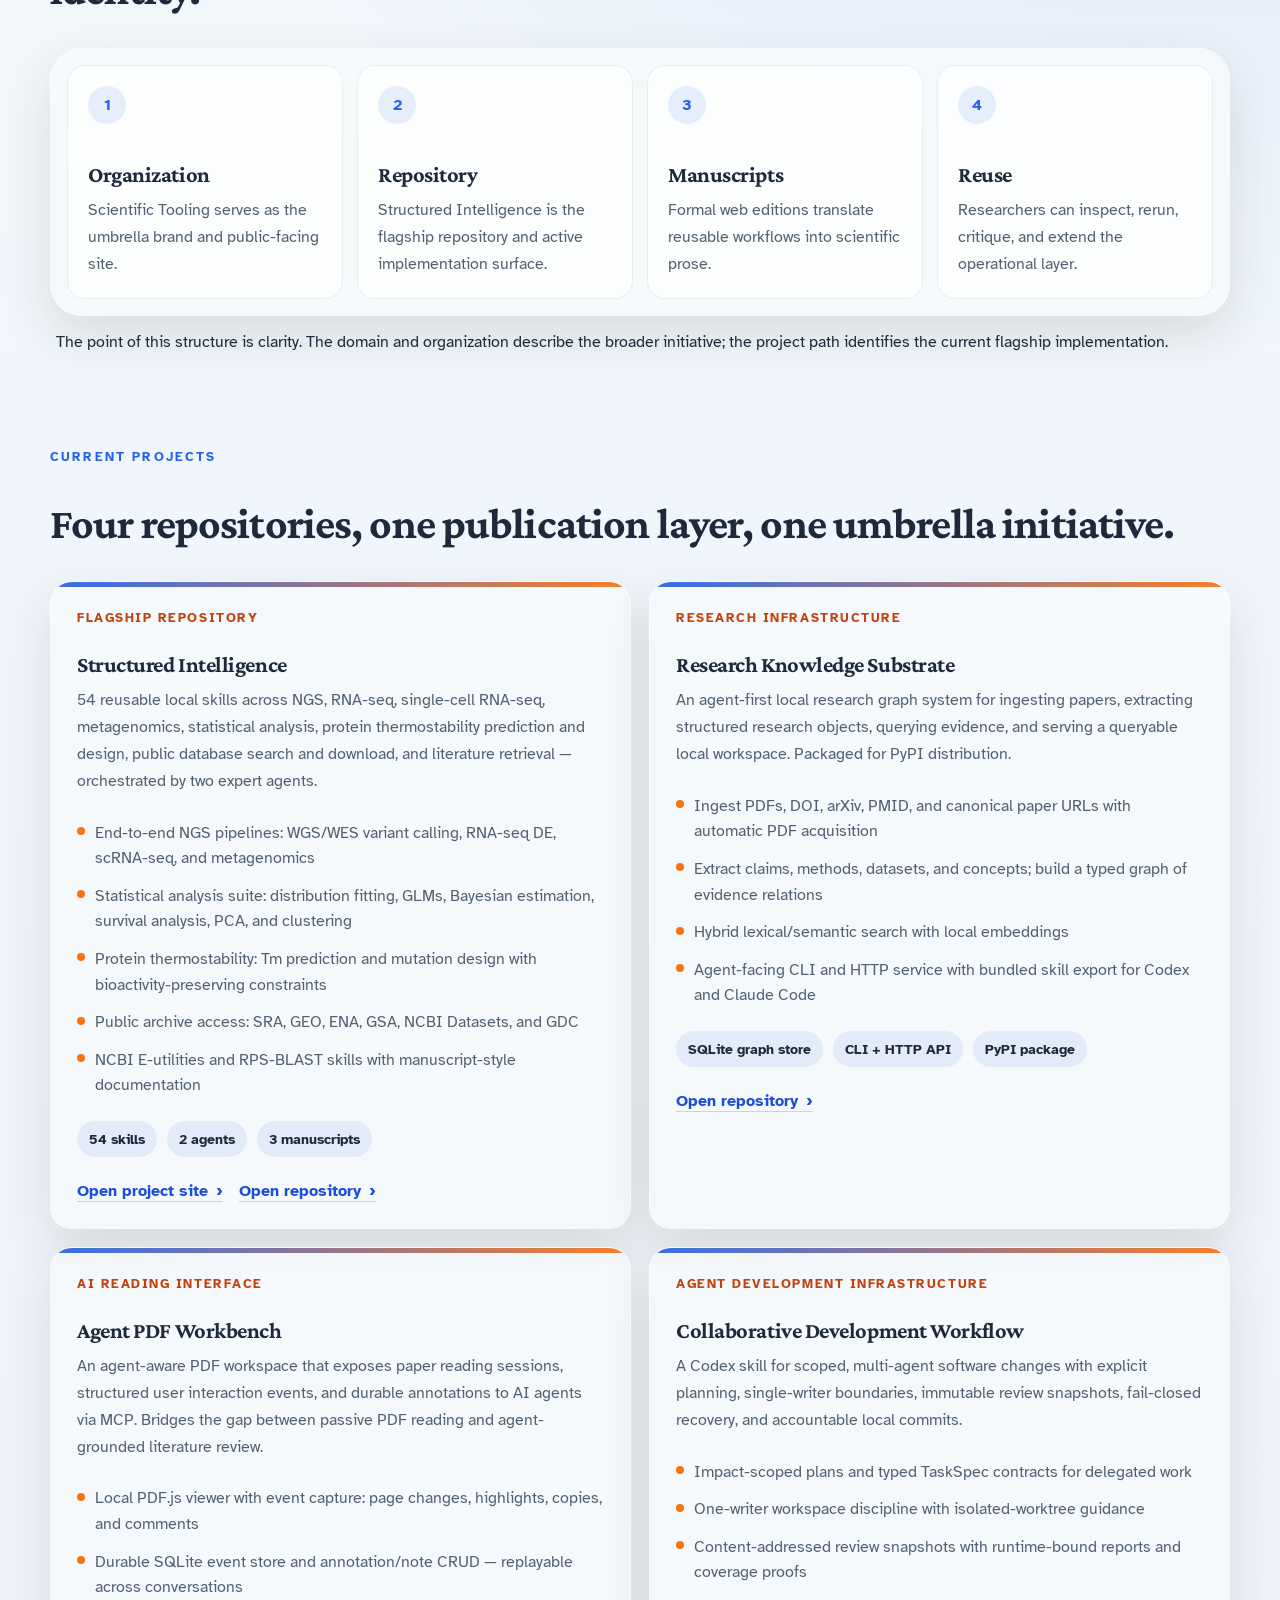
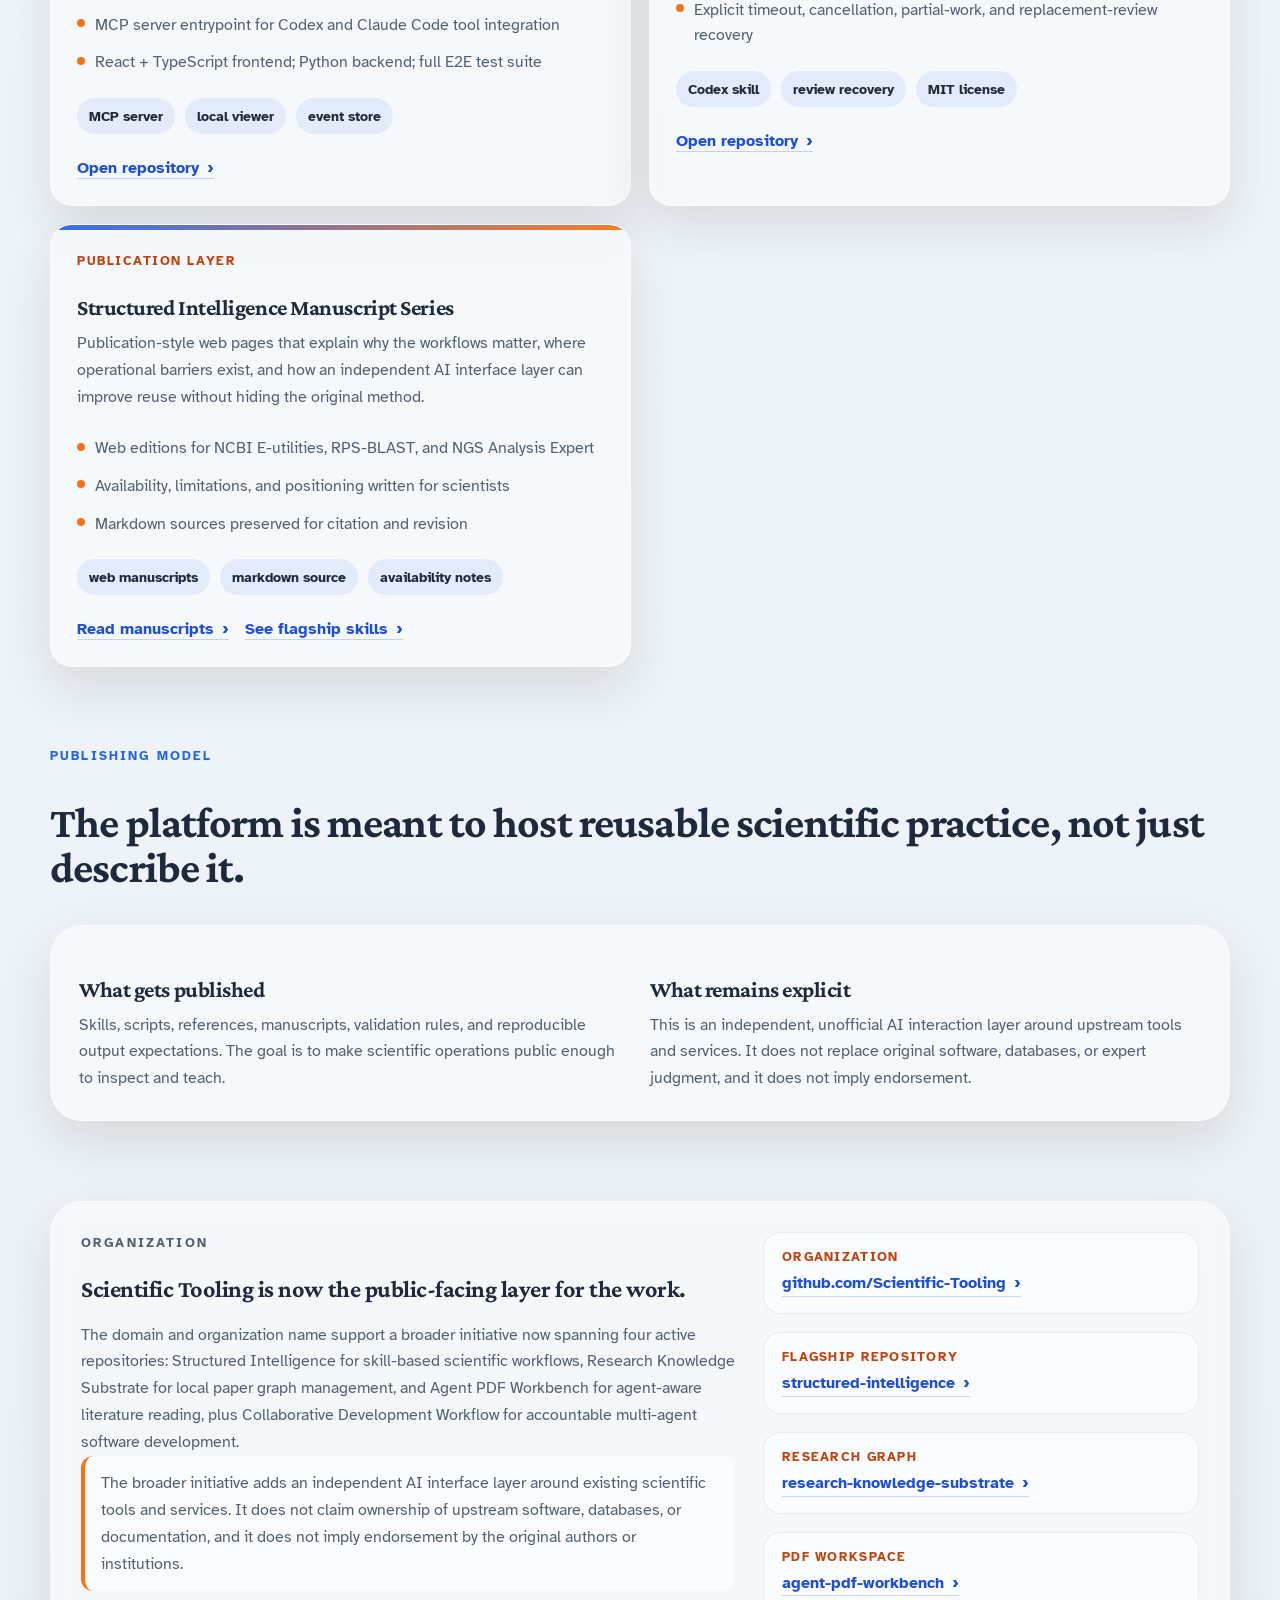
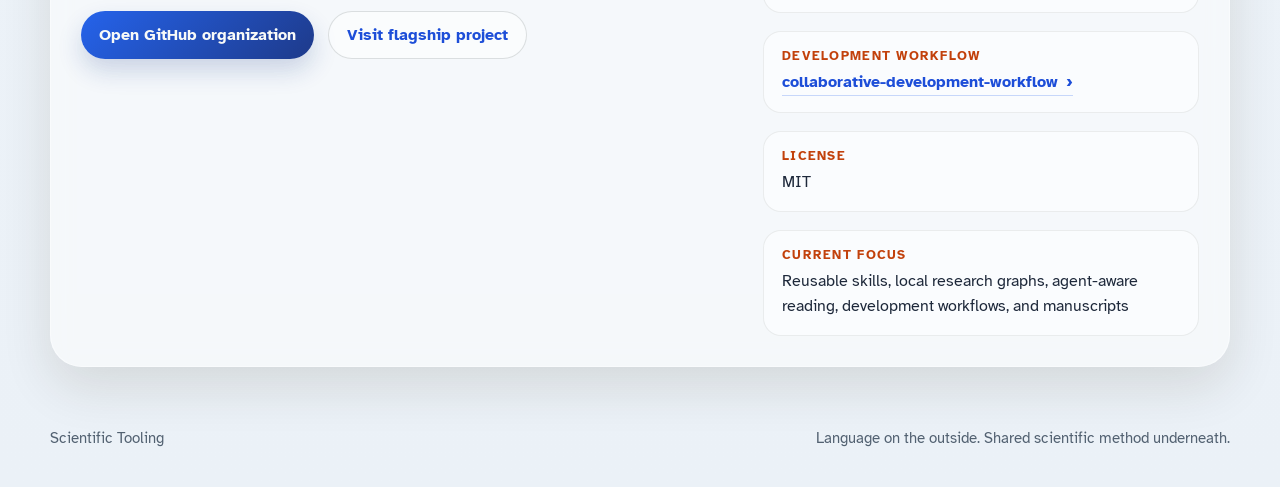
==== commit f0fdd5fd: "Add collaborative development workflow project" ====
--- a/index.html
+++ b/index.html
@@ -135,12 +135,12 @@
             </div>
             <div class="hero-facts" aria-label="Platform highlights">
               <article class="fact-chip">
-                <span class="fact-value">3</span>
+                <span class="fact-value">4</span>
                 <span class="fact-label">active repositories</span>
               </article>
               <article class="fact-chip">
                 <span class="fact-value">54</span>
-                <span class="fact-label">reusable skills across repositories</span>
+                <span class="fact-label">reusable scientific skills</span>
               </article>
               <article class="fact-chip">
                 <span class="fact-value">Local</span>
@@ -255,7 +255,7 @@
         <section class="section" id="projects">
           <div class="section-heading reveal reveal-1">
             <p class="eyebrow">Current Projects</p>
-            <h2 class="title-section">Three repositories, one publication layer, one umbrella initiative.</h2>
+            <h2 class="title-section">Four repositories, one publication layer, one umbrella initiative.</h2>
           </div>
           <div class="card-grid">
             <article class="feature-card reveal reveal-1">
@@ -334,7 +334,31 @@
               </div>
             </article>
 
-            <article class="feature-card reveal reveal-4" id="manuscripts">
+            <article class="feature-card reveal reveal-4">
+              <p class="card-tag">Agent Development Infrastructure</p>
+              <h3>Collaborative Development Workflow</h3>
+              <p>
+                A Codex skill for scoped, multi-agent software changes with explicit
+                planning, single-writer boundaries, immutable review snapshots,
+                fail-closed recovery, and accountable local commits.
+              </p>
+              <ul>
+                <li>Impact-scoped plans and typed TaskSpec contracts for delegated work</li>
+                <li>One-writer workspace discipline with isolated-worktree guidance</li>
+                <li>Content-addressed review snapshots with runtime-bound reports and coverage proofs</li>
+                <li>Explicit timeout, cancellation, partial-work, and replacement-review recovery</li>
+              </ul>
+              <div class="artifact-row">
+                <span>Codex skill</span>
+                <span>review recovery</span>
+                <span>MIT license</span>
+              </div>
+              <div class="card-links">
+                <a href="https://github.com/Scientific-Tooling/collaborative-development-workflow">Open repository</a>
+              </div>
+            </article>
+
+            <article class="feature-card reveal reveal-5" id="manuscripts">
               <p class="card-tag">Publication Layer</p>
               <h3>Structured Intelligence Manuscript Series</h3>
               <p>
@@ -392,10 +416,11 @@
               <h2>Scientific Tooling is now the public-facing layer for the work.</h2>
               <p>
                 The domain and organization name support a broader initiative now
-                spanning three active repositories: Structured Intelligence for
+                spanning four active repositories: Structured Intelligence for
                 skill-based scientific workflows, Research Knowledge Substrate for
                 local paper graph management, and Agent PDF Workbench for
-                agent-aware literature reading.
+                agent-aware literature reading, plus Collaborative Development
+                Workflow for accountable multi-agent software development.
               </p>
               <p class="repo-note">
                 The broader initiative adds an independent AI interface layer around
@@ -446,12 +471,20 @@
                 </dd>
               </div>
               <div>
+                <dt>Development workflow</dt>
+                <dd>
+                  <a href="https://github.com/Scientific-Tooling/collaborative-development-workflow">
+                    collaborative-development-workflow
+                  </a>
+                </dd>
+              </div>
+              <div>
                 <dt>License</dt>
                 <dd>MIT</dd>
               </div>
               <div>
                 <dt>Current focus</dt>
-                <dd>Reusable skills, local research graphs, agent-aware reading, and manuscripts</dd>
+                <dd>Reusable skills, local research graphs, agent-aware reading, development workflows, and manuscripts</dd>
               </div>
             </dl>
           </div>
--- a/site.css
+++ b/site.css
@@ -608,6 +608,10 @@
   animation-delay: 380ms;
 }
 
+.reveal-5 {
+  animation-delay: 480ms;
+}
+
 @keyframes rise {
   to {
     opacity: 1;
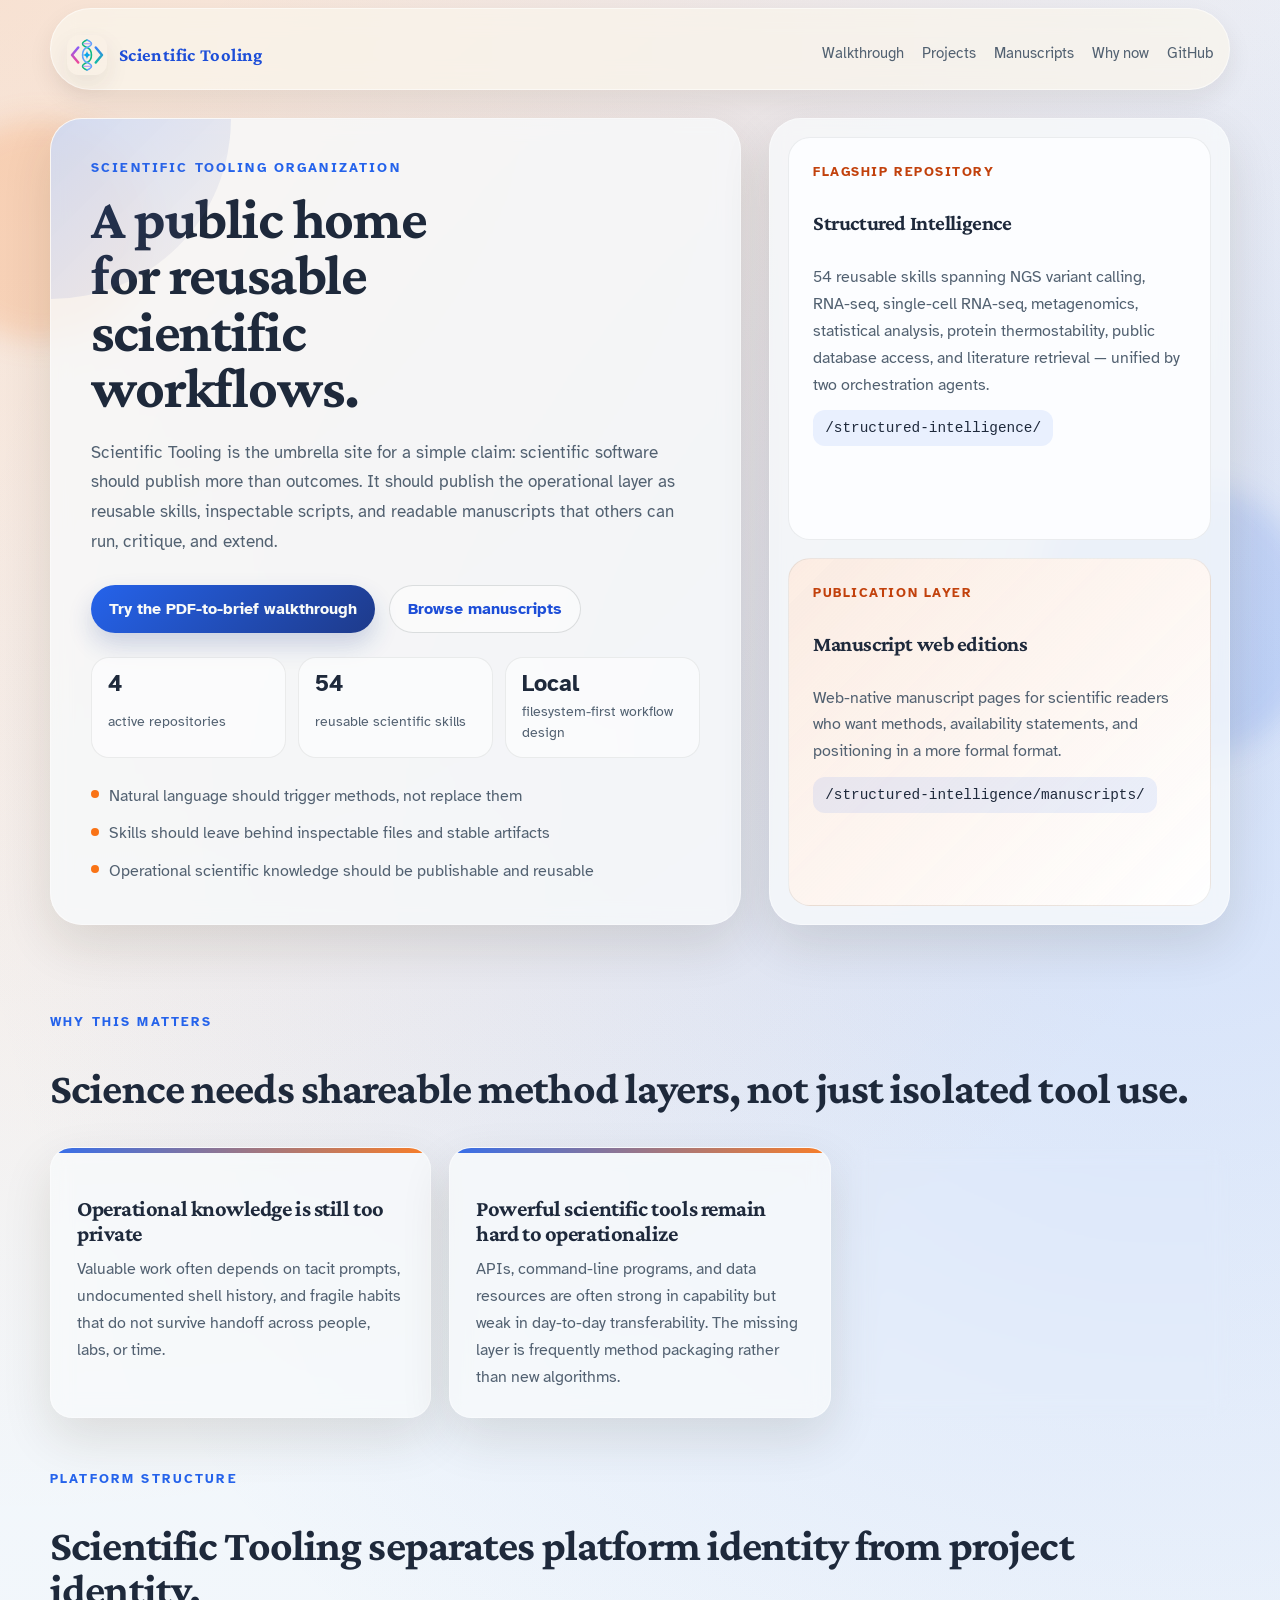
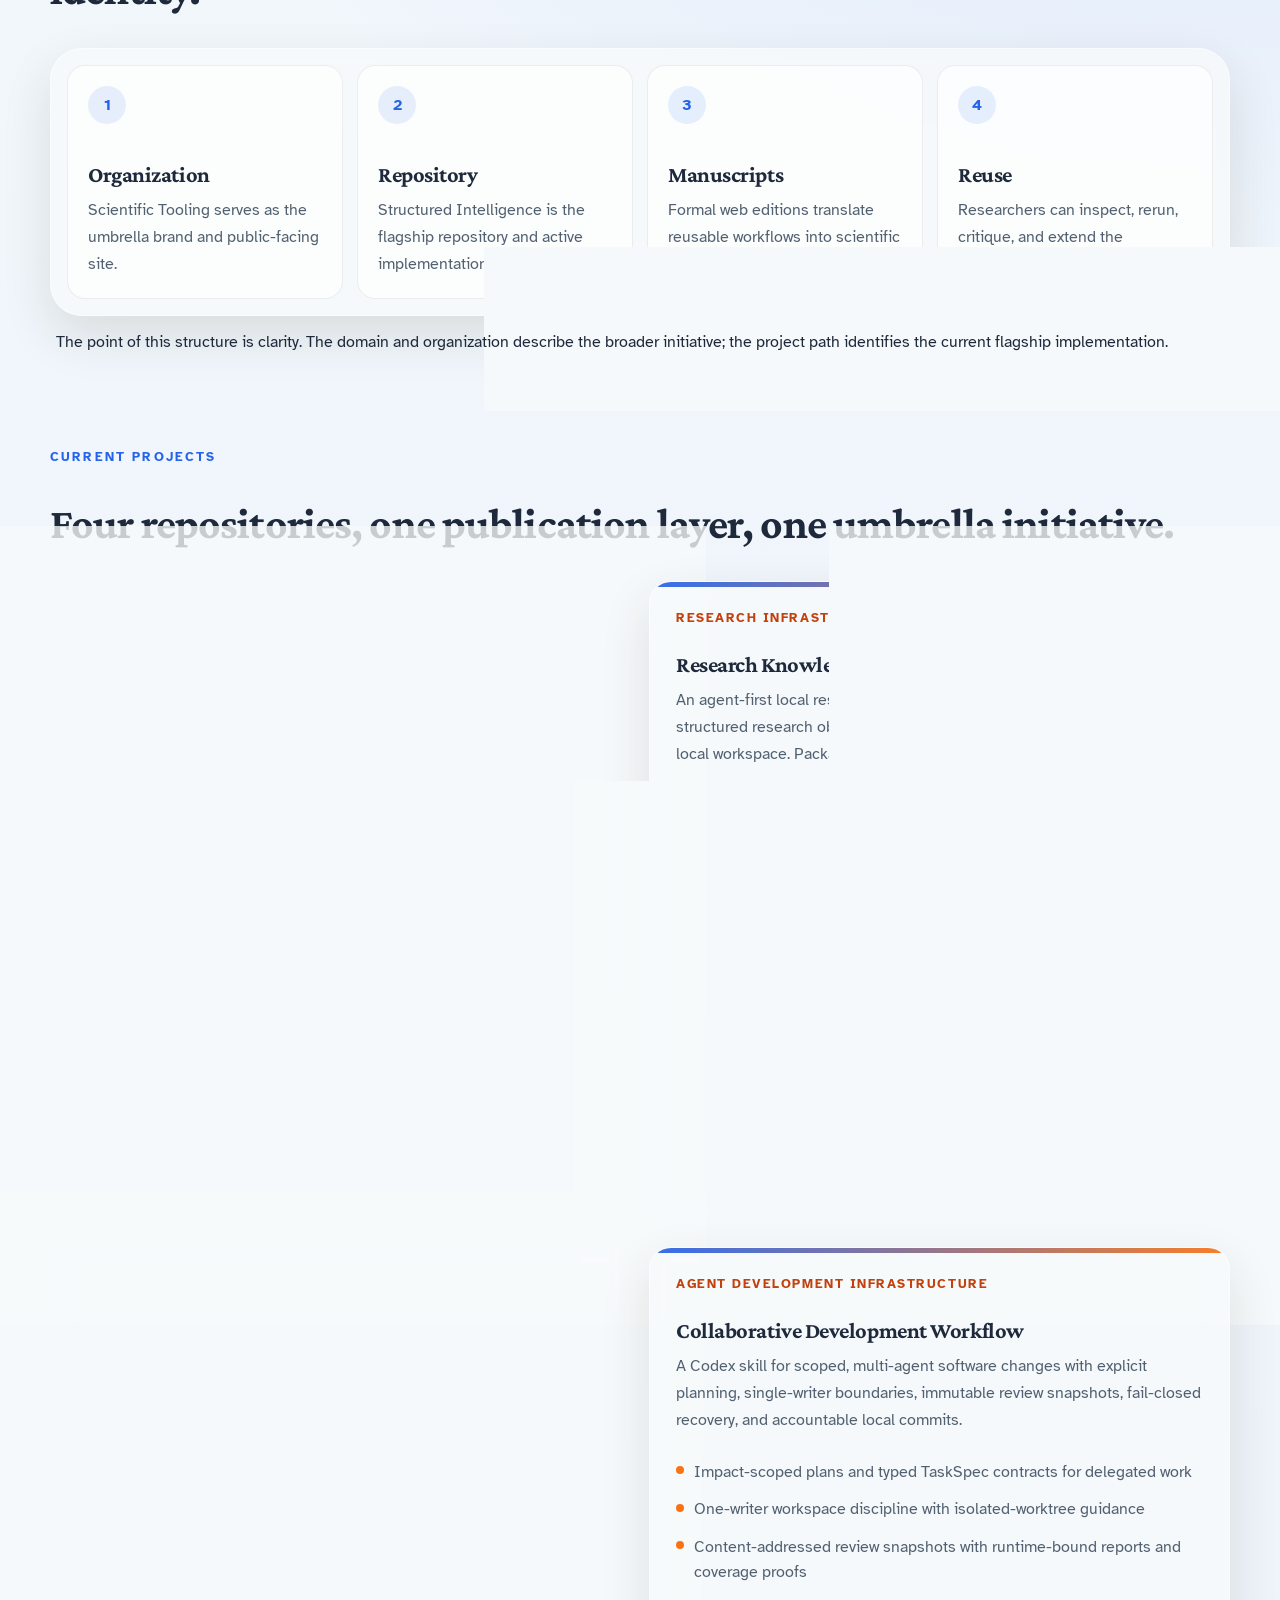
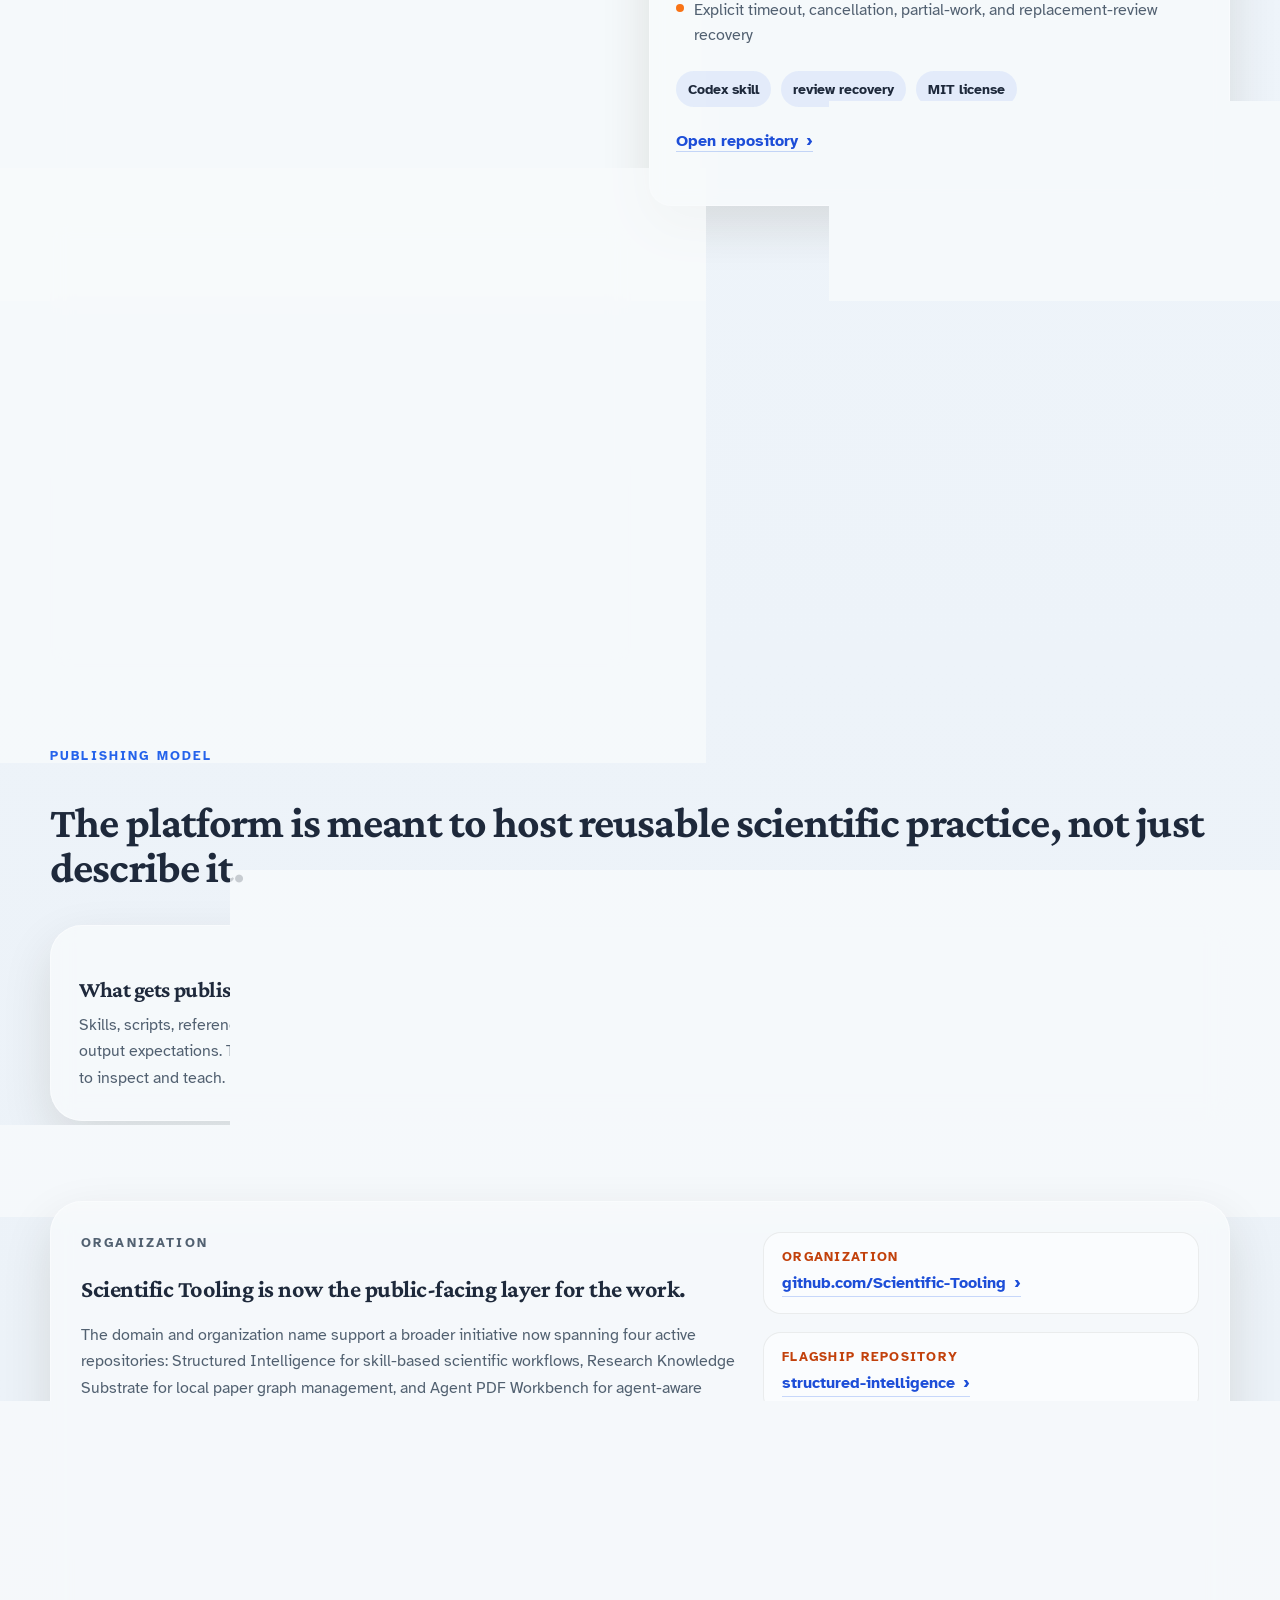
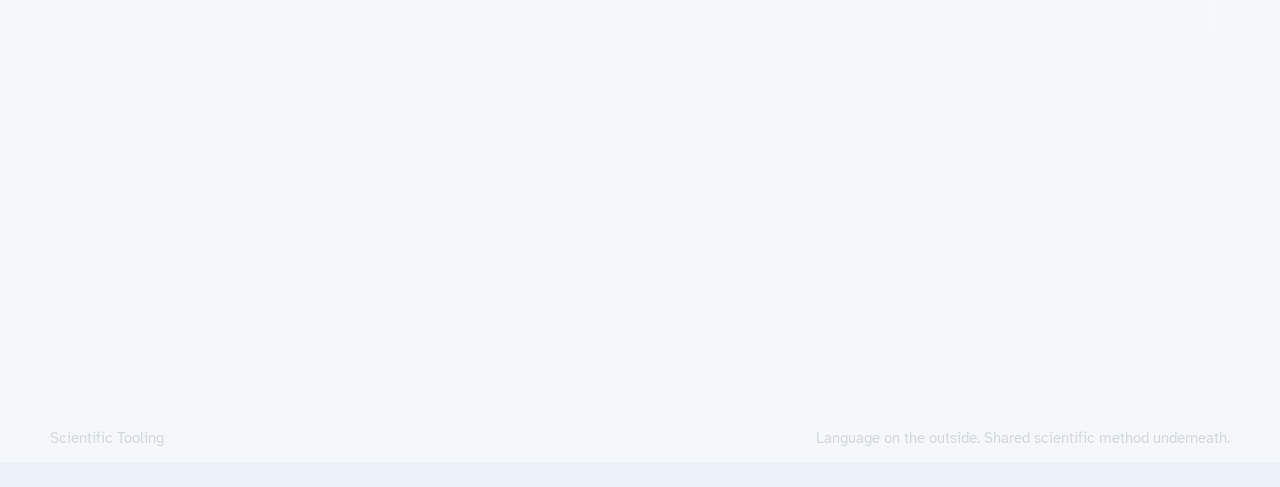
==== commit 707cfa65: "Publish a Windows RKS and PDF Workbench walkthrough with homepage discovery" ====
--- a/index.html
+++ b/index.html
@@ -108,6 +108,7 @@
             <span>Scientific Tooling</span>
           </a>
           <div class="topbar-links">
+            <a href="./guides/rks-apw-windows/">Walkthrough</a>
             <a href="#projects">Projects</a>
             <a href="#manuscripts">Manuscripts</a>
             <a href="#why">Why now</a>
@@ -126,8 +127,8 @@
               manuscripts that others can run, critique, and extend.
             </p>
             <div class="hero-actions">
-              <a class="button button-primary" href="./structured-intelligence/">
-                Open Structured Intelligence
+              <a class="button button-primary" href="./guides/rks-apw-windows/">
+                Try the PDF-to-brief walkthrough
               </a>
               <a class="button button-secondary" href="./structured-intelligence/manuscripts/">
                 Browse manuscripts
@@ -306,6 +307,7 @@
               </div>
               <div class="card-links">
                 <a href="https://github.com/Scientific-Tooling/research-knowledge-substrate">Open repository</a>
+                <a href="./guides/rks-apw-windows/">Windows walkthrough</a>
               </div>
             </article>
 
@@ -331,6 +333,7 @@
               </div>
               <div class="card-links">
                 <a href="https://github.com/Scientific-Tooling/agent-pdf-workbench">Open repository</a>
+                <a href="./guides/rks-apw-windows/">Windows walkthrough</a>
               </div>
             </article>
 
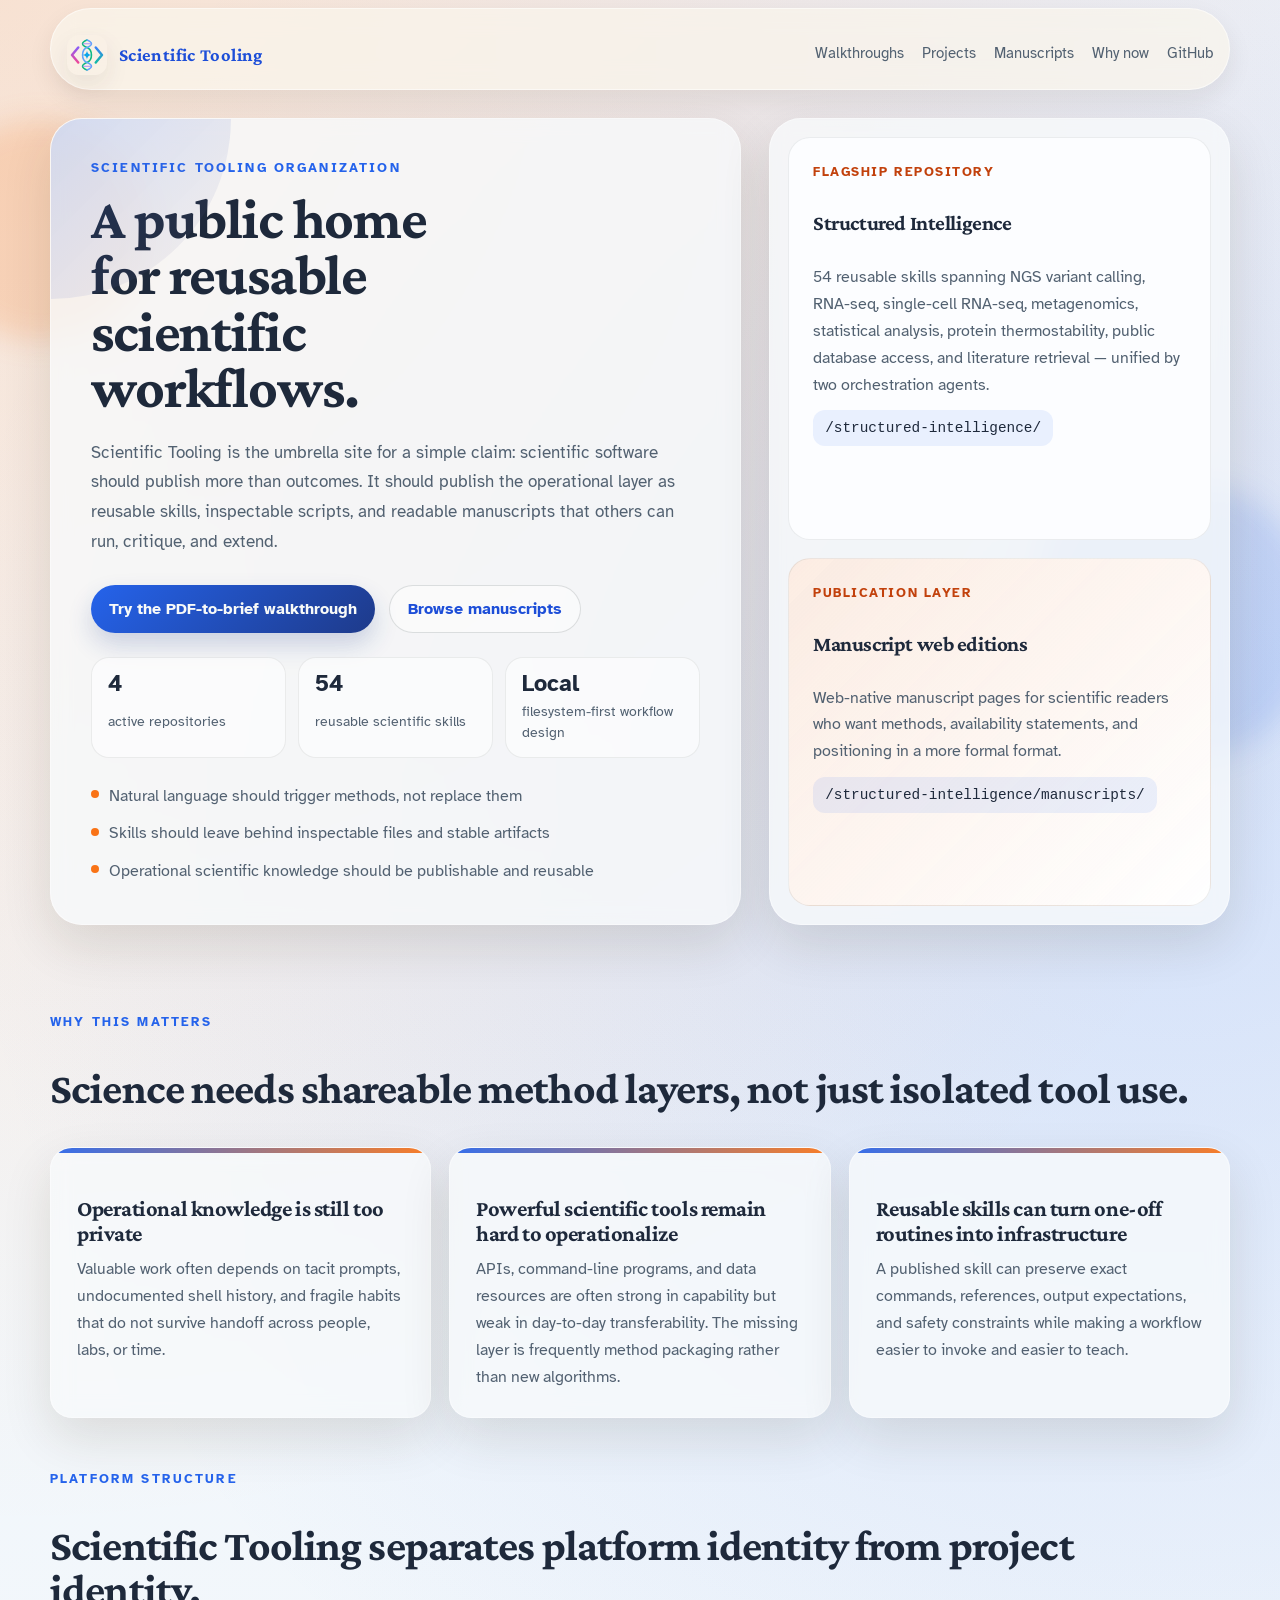
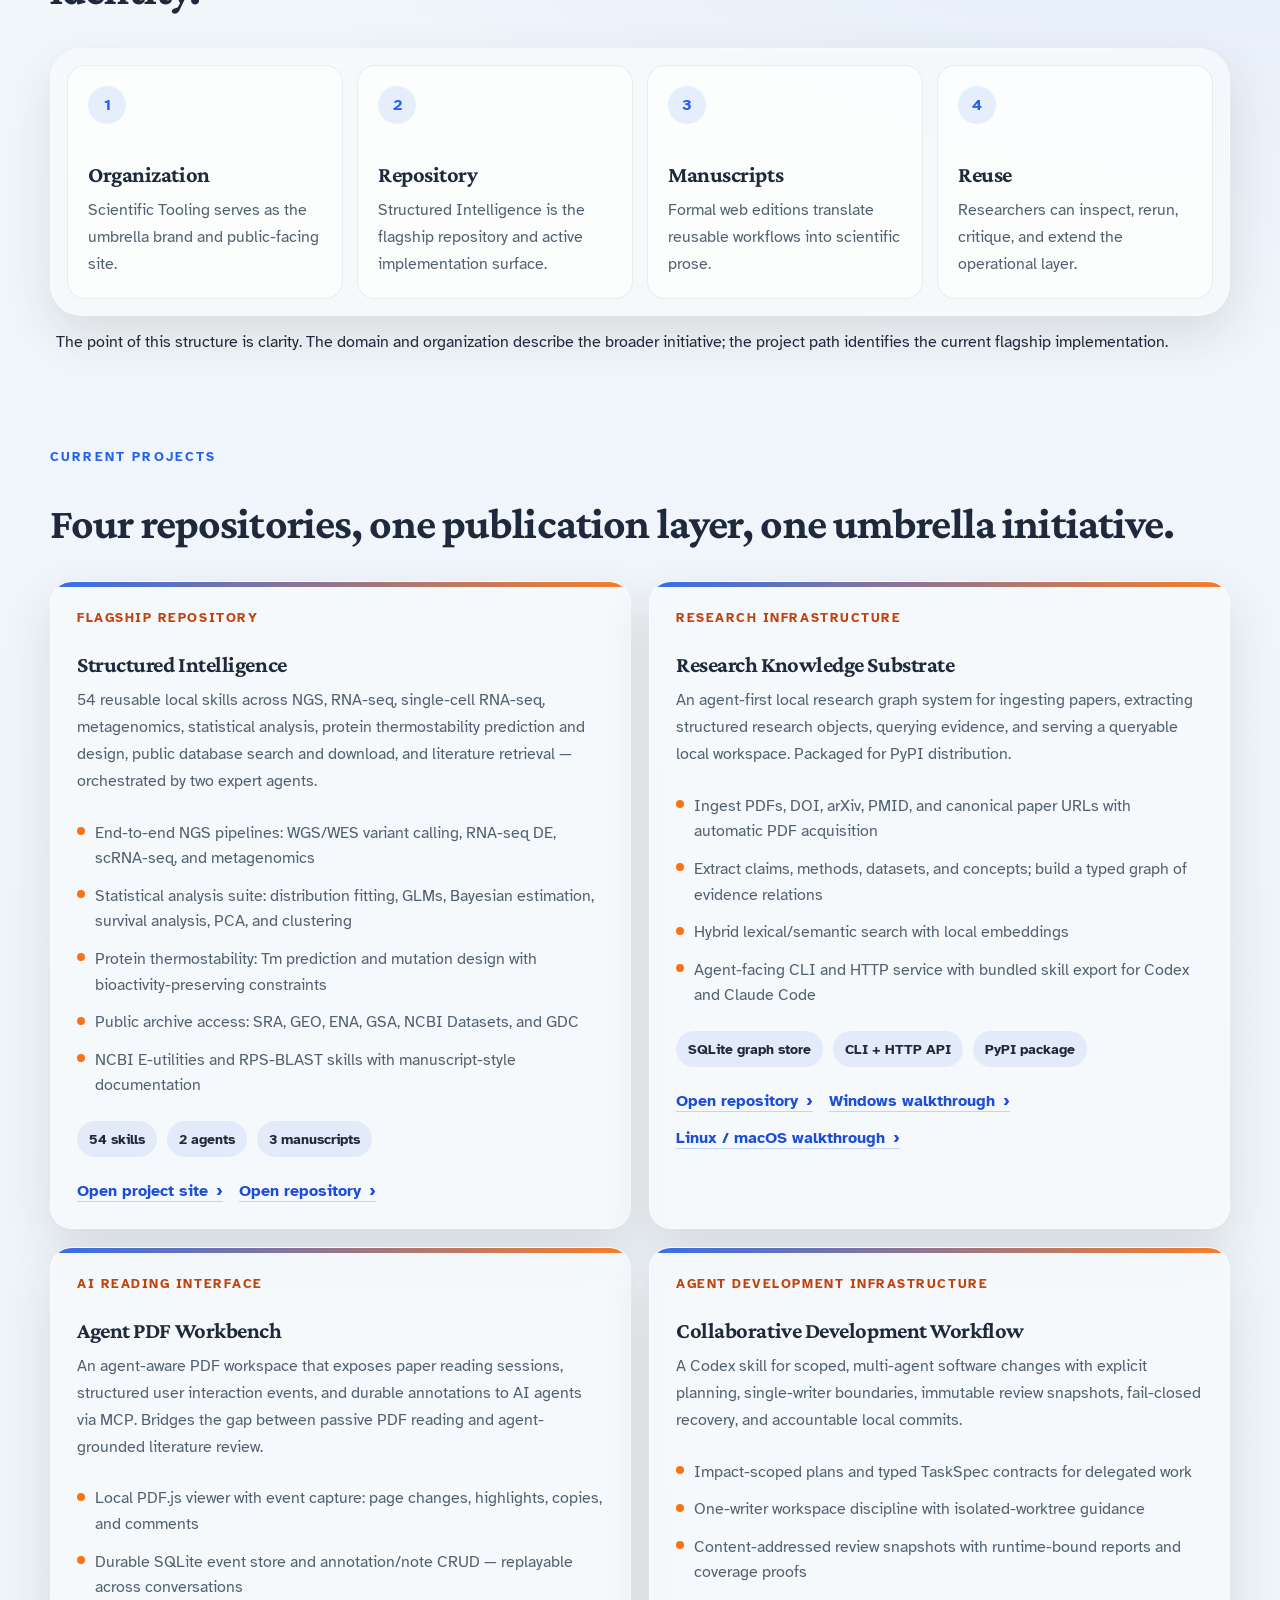
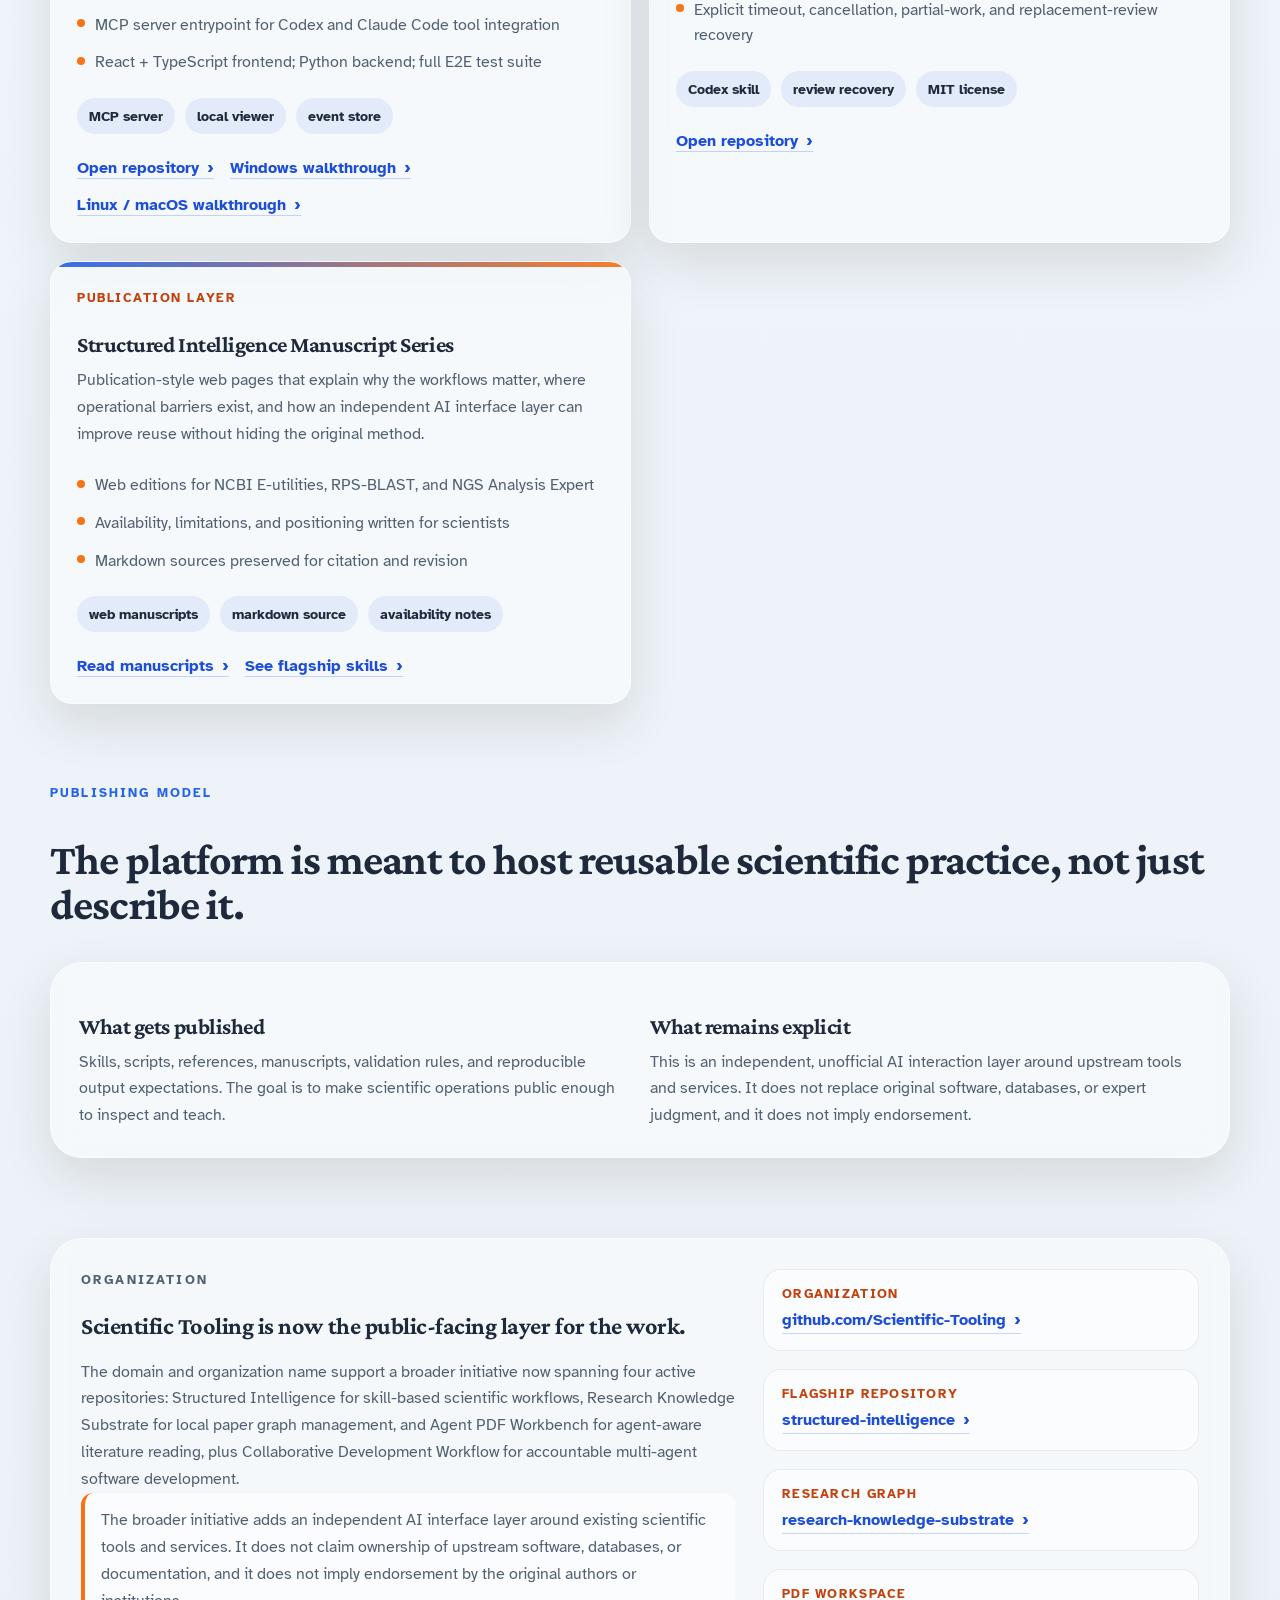
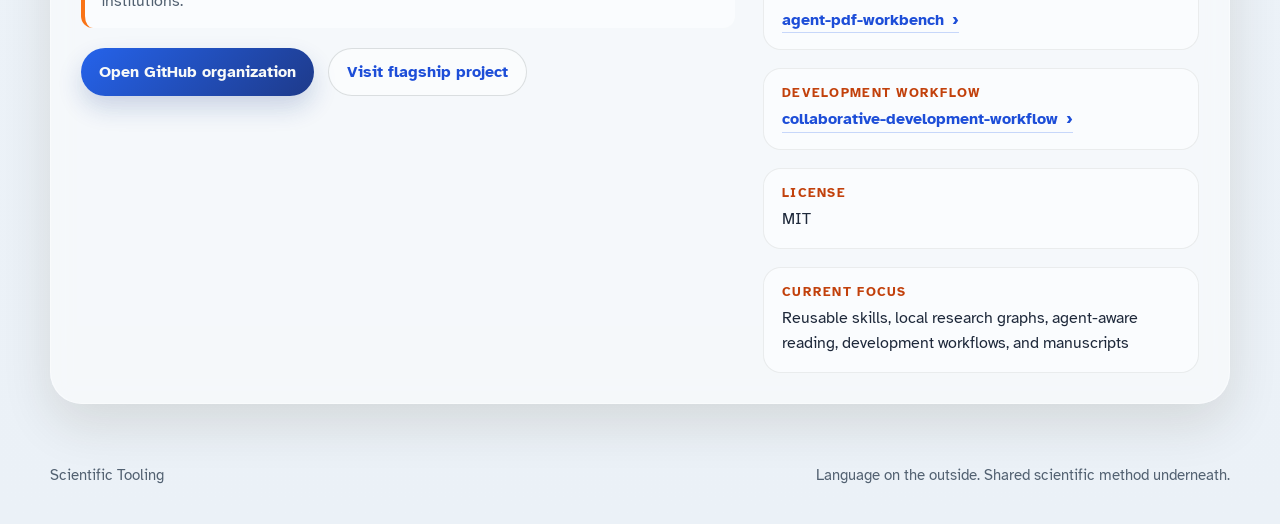
==== commit 898ede21: "Add Linux macOS walkthrough and native Bash zsh validation" ====
--- a/index.html
+++ b/index.html
@@ -108,7 +108,7 @@
             <span>Scientific Tooling</span>
           </a>
           <div class="topbar-links">
-            <a href="./guides/rks-apw-windows/">Walkthrough</a>
+            <a href="./guides/rks-apw/">Walkthroughs</a>
             <a href="#projects">Projects</a>
             <a href="#manuscripts">Manuscripts</a>
             <a href="#why">Why now</a>
@@ -127,7 +127,7 @@
               manuscripts that others can run, critique, and extend.
             </p>
             <div class="hero-actions">
-              <a class="button button-primary" href="./guides/rks-apw-windows/">
+              <a class="button button-primary" href="./guides/rks-apw/">
                 Try the PDF-to-brief walkthrough
               </a>
               <a class="button button-secondary" href="./structured-intelligence/manuscripts/">
@@ -308,6 +308,7 @@
               <div class="card-links">
                 <a href="https://github.com/Scientific-Tooling/research-knowledge-substrate">Open repository</a>
                 <a href="./guides/rks-apw-windows/">Windows walkthrough</a>
+                <a href="./guides/rks-apw-linux-macos/">Linux / macOS walkthrough</a>
               </div>
             </article>
 
@@ -334,6 +335,7 @@
               <div class="card-links">
                 <a href="https://github.com/Scientific-Tooling/agent-pdf-workbench">Open repository</a>
                 <a href="./guides/rks-apw-windows/">Windows walkthrough</a>
+                <a href="./guides/rks-apw-linux-macos/">Linux / macOS walkthrough</a>
               </div>
             </article>
 
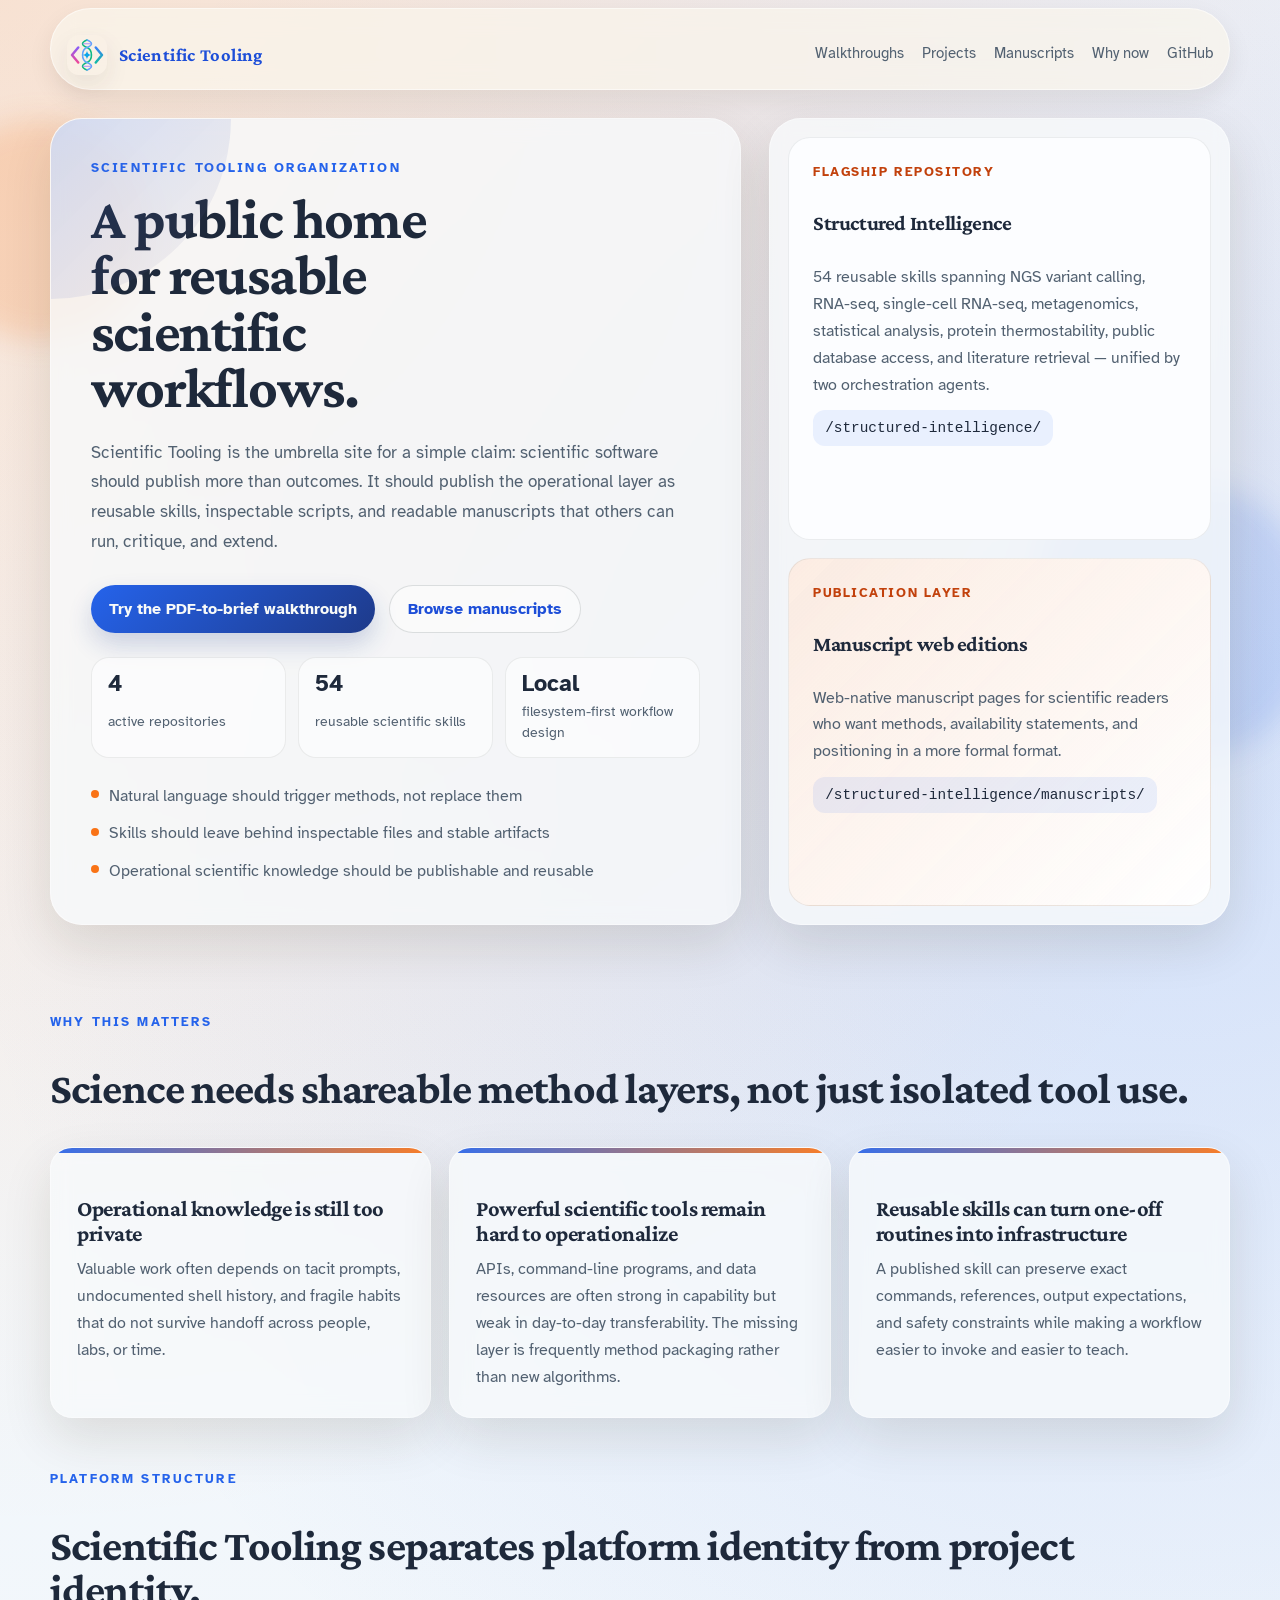
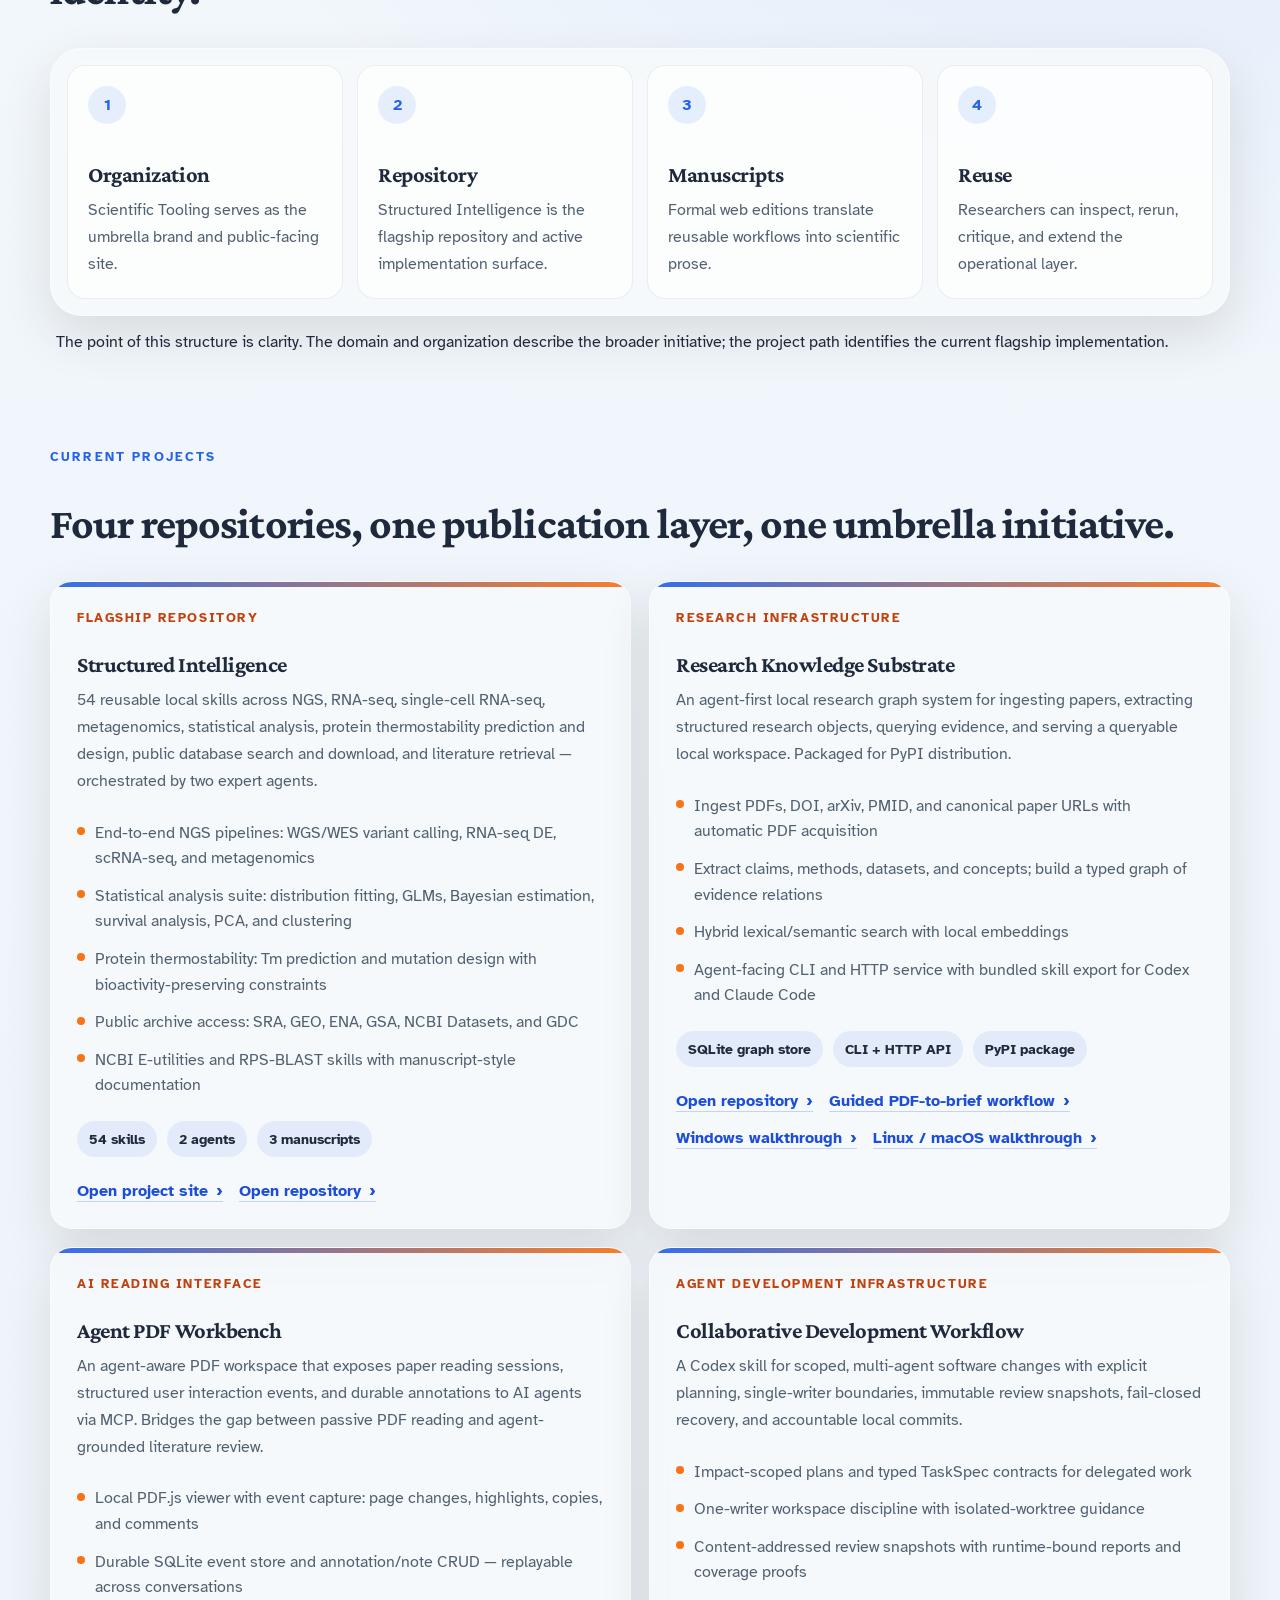
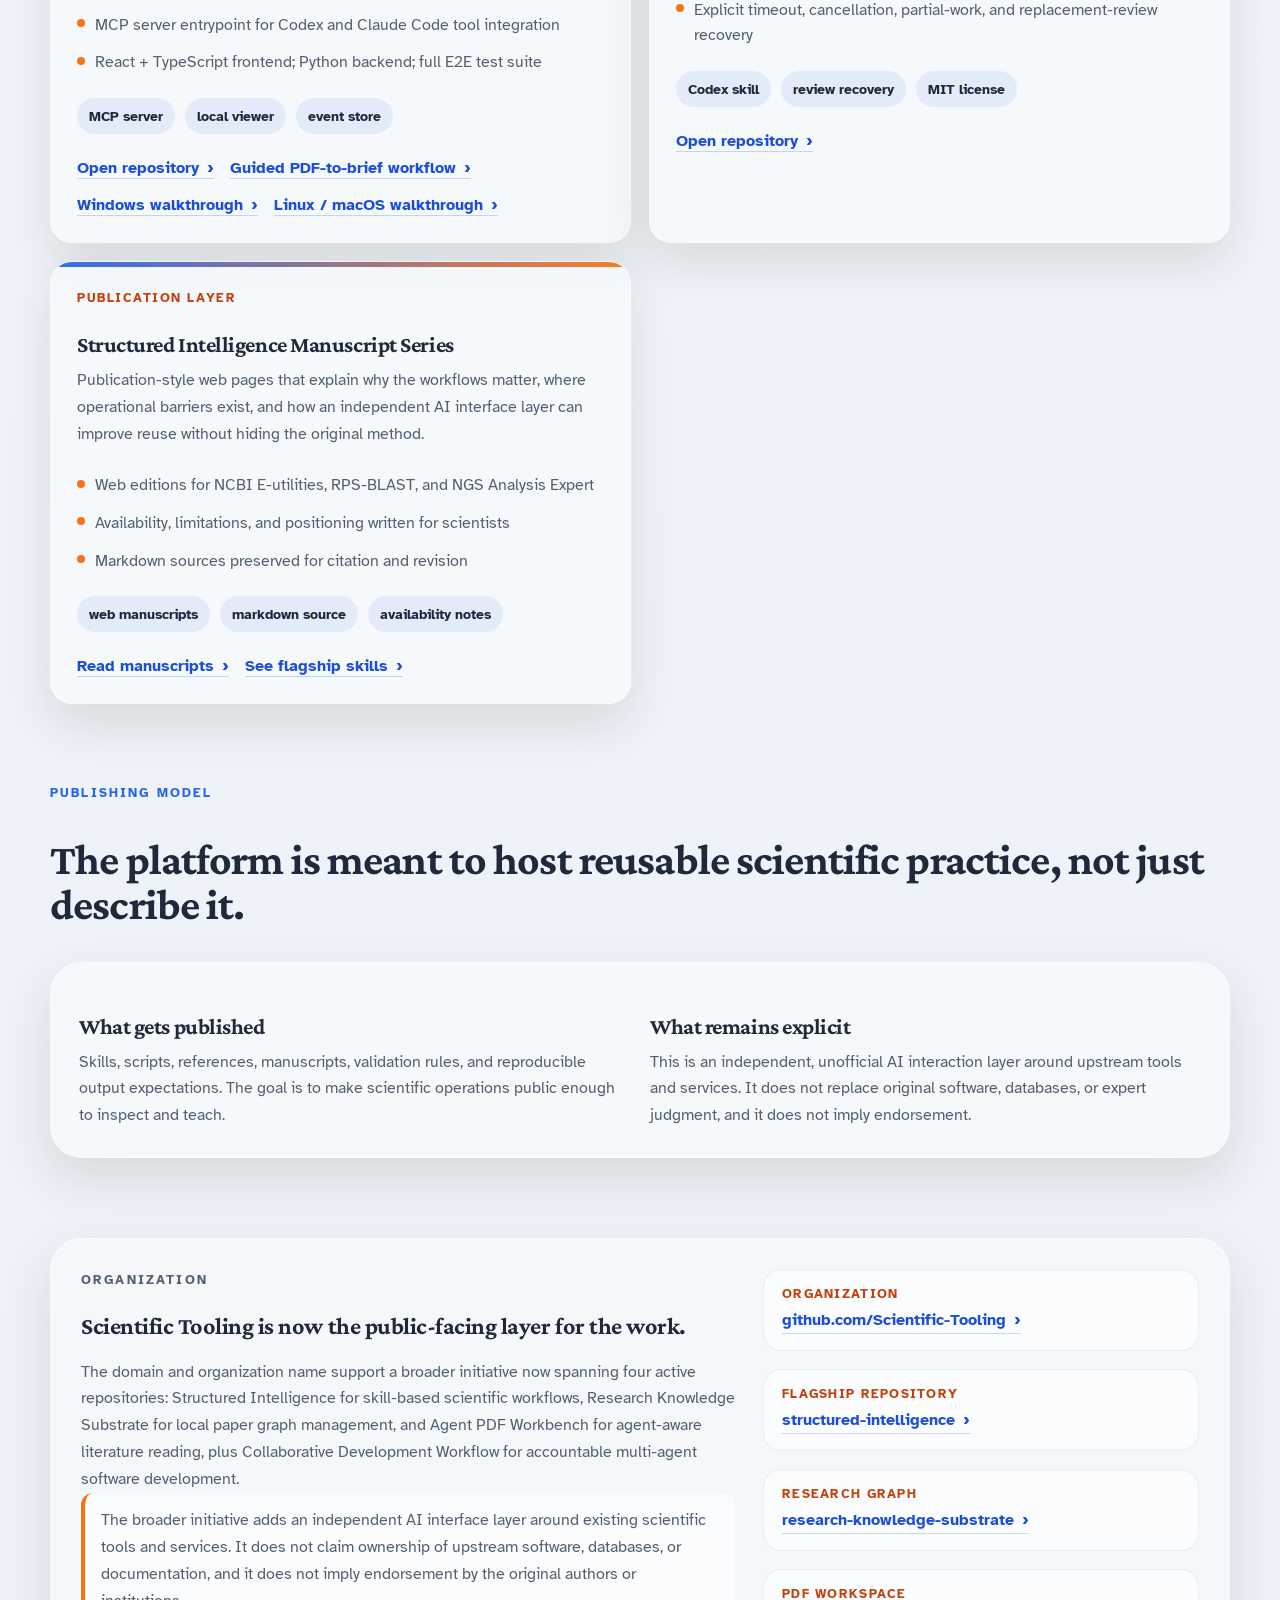
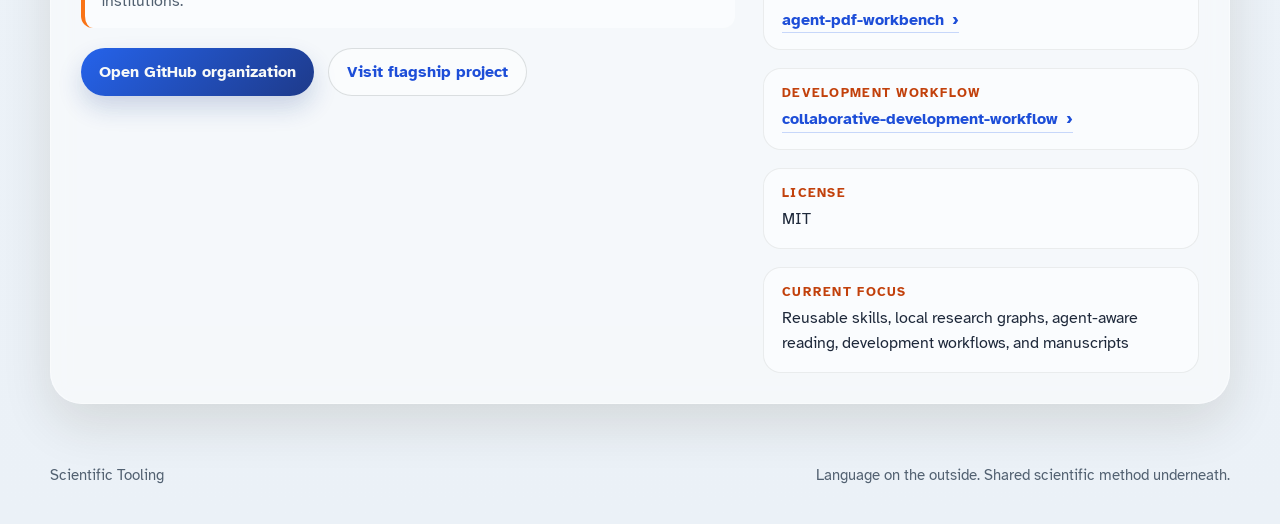
==== commit bb7ef4b0: "Lead onboarding with the guided PDF-to-brief workflow" ====
--- a/index.html
+++ b/index.html
@@ -307,6 +307,7 @@
               </div>
               <div class="card-links">
                 <a href="https://github.com/Scientific-Tooling/research-knowledge-substrate">Open repository</a>
+                <a href="./guides/paper-to-brief/">Guided PDF-to-brief workflow</a>
                 <a href="./guides/rks-apw-windows/">Windows walkthrough</a>
                 <a href="./guides/rks-apw-linux-macos/">Linux / macOS walkthrough</a>
               </div>
@@ -334,6 +335,7 @@
               </div>
               <div class="card-links">
                 <a href="https://github.com/Scientific-Tooling/agent-pdf-workbench">Open repository</a>
+                <a href="./guides/paper-to-brief/">Guided PDF-to-brief workflow</a>
                 <a href="./guides/rks-apw-windows/">Windows walkthrough</a>
                 <a href="./guides/rks-apw-linux-macos/">Linux / macOS walkthrough</a>
               </div>
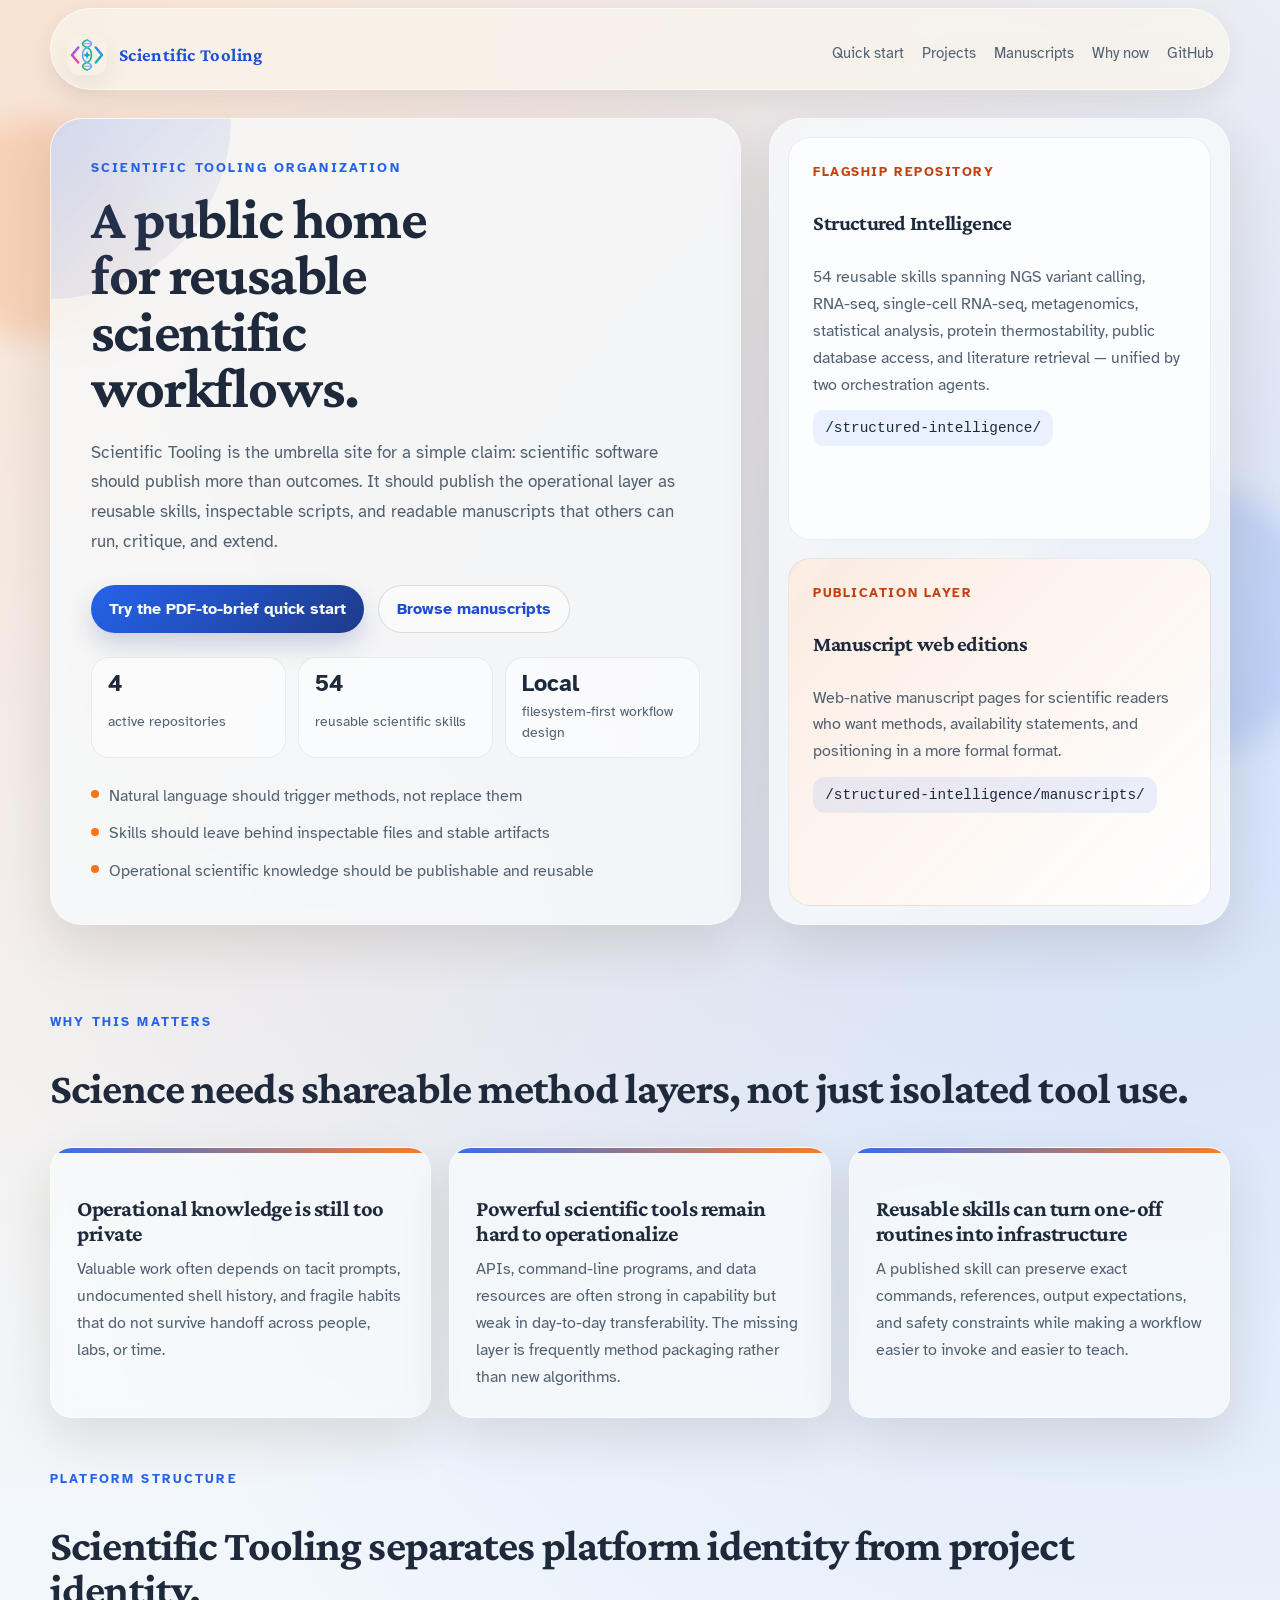
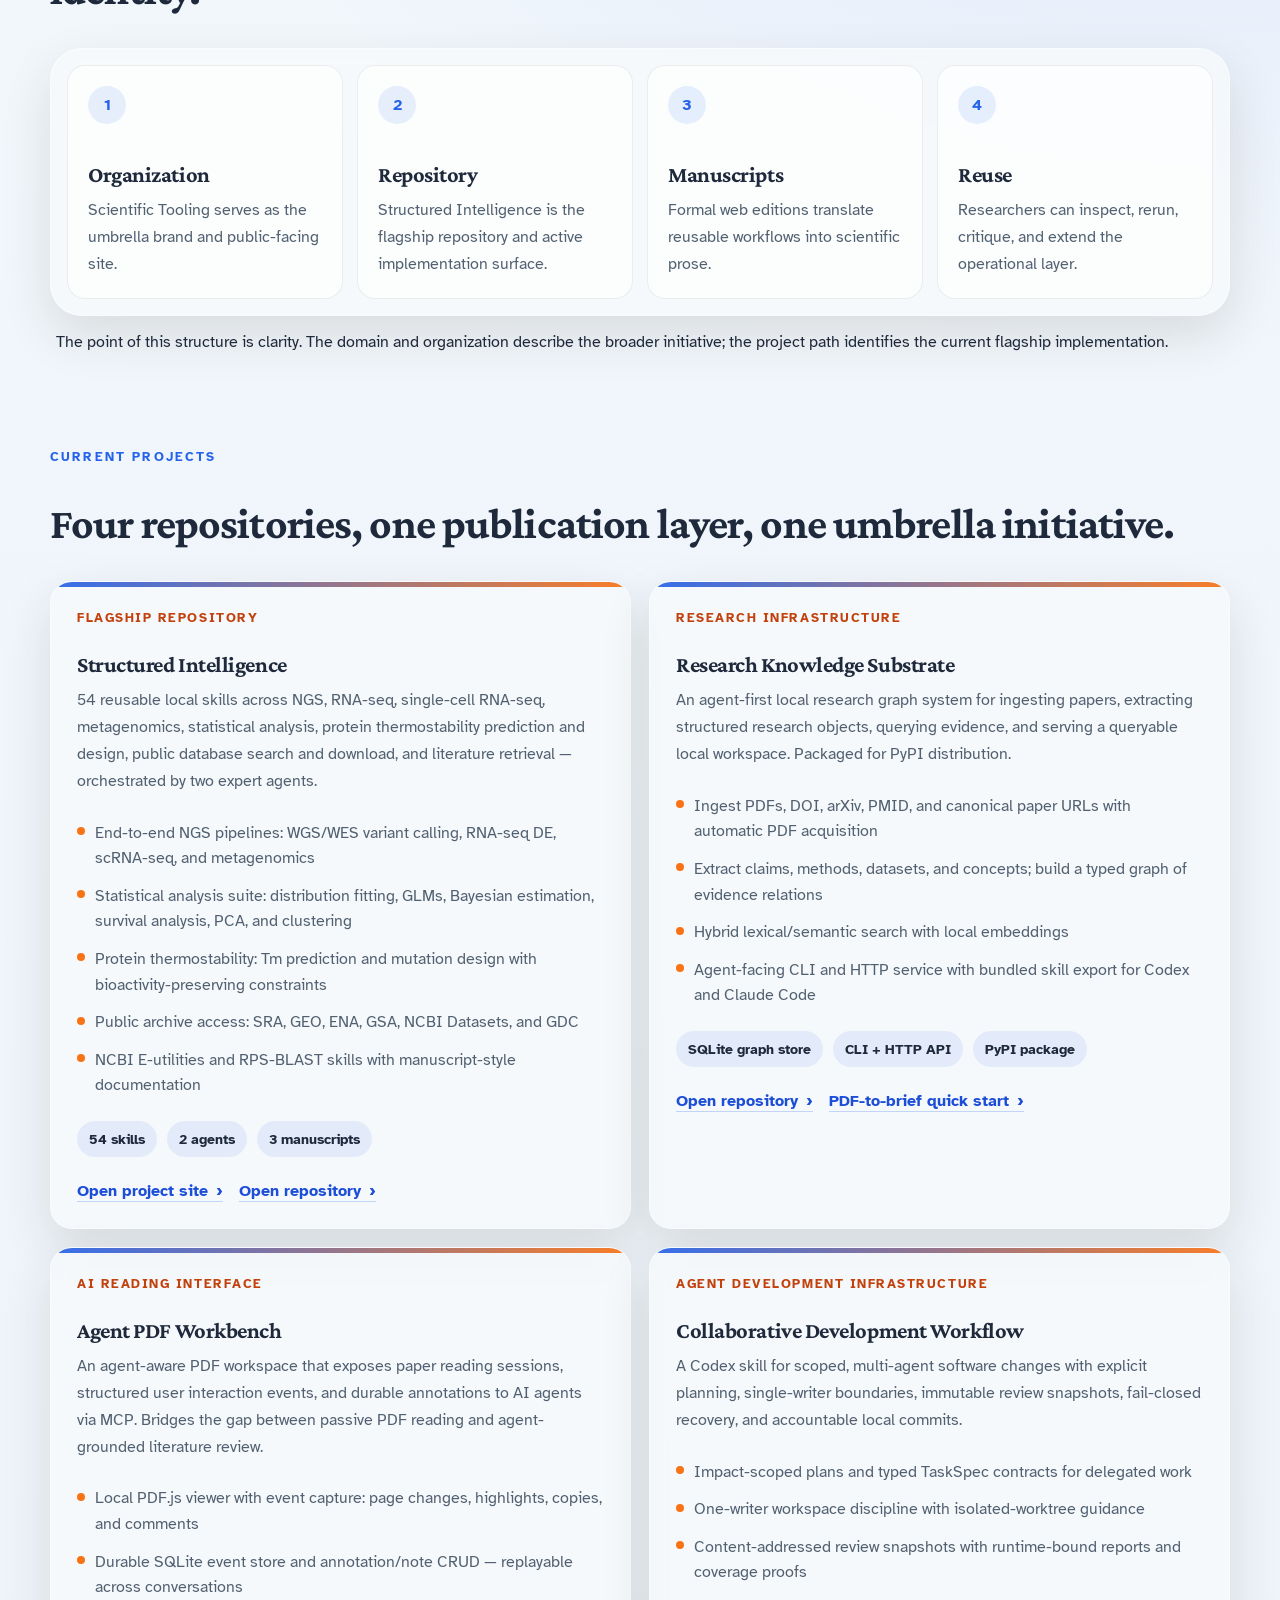
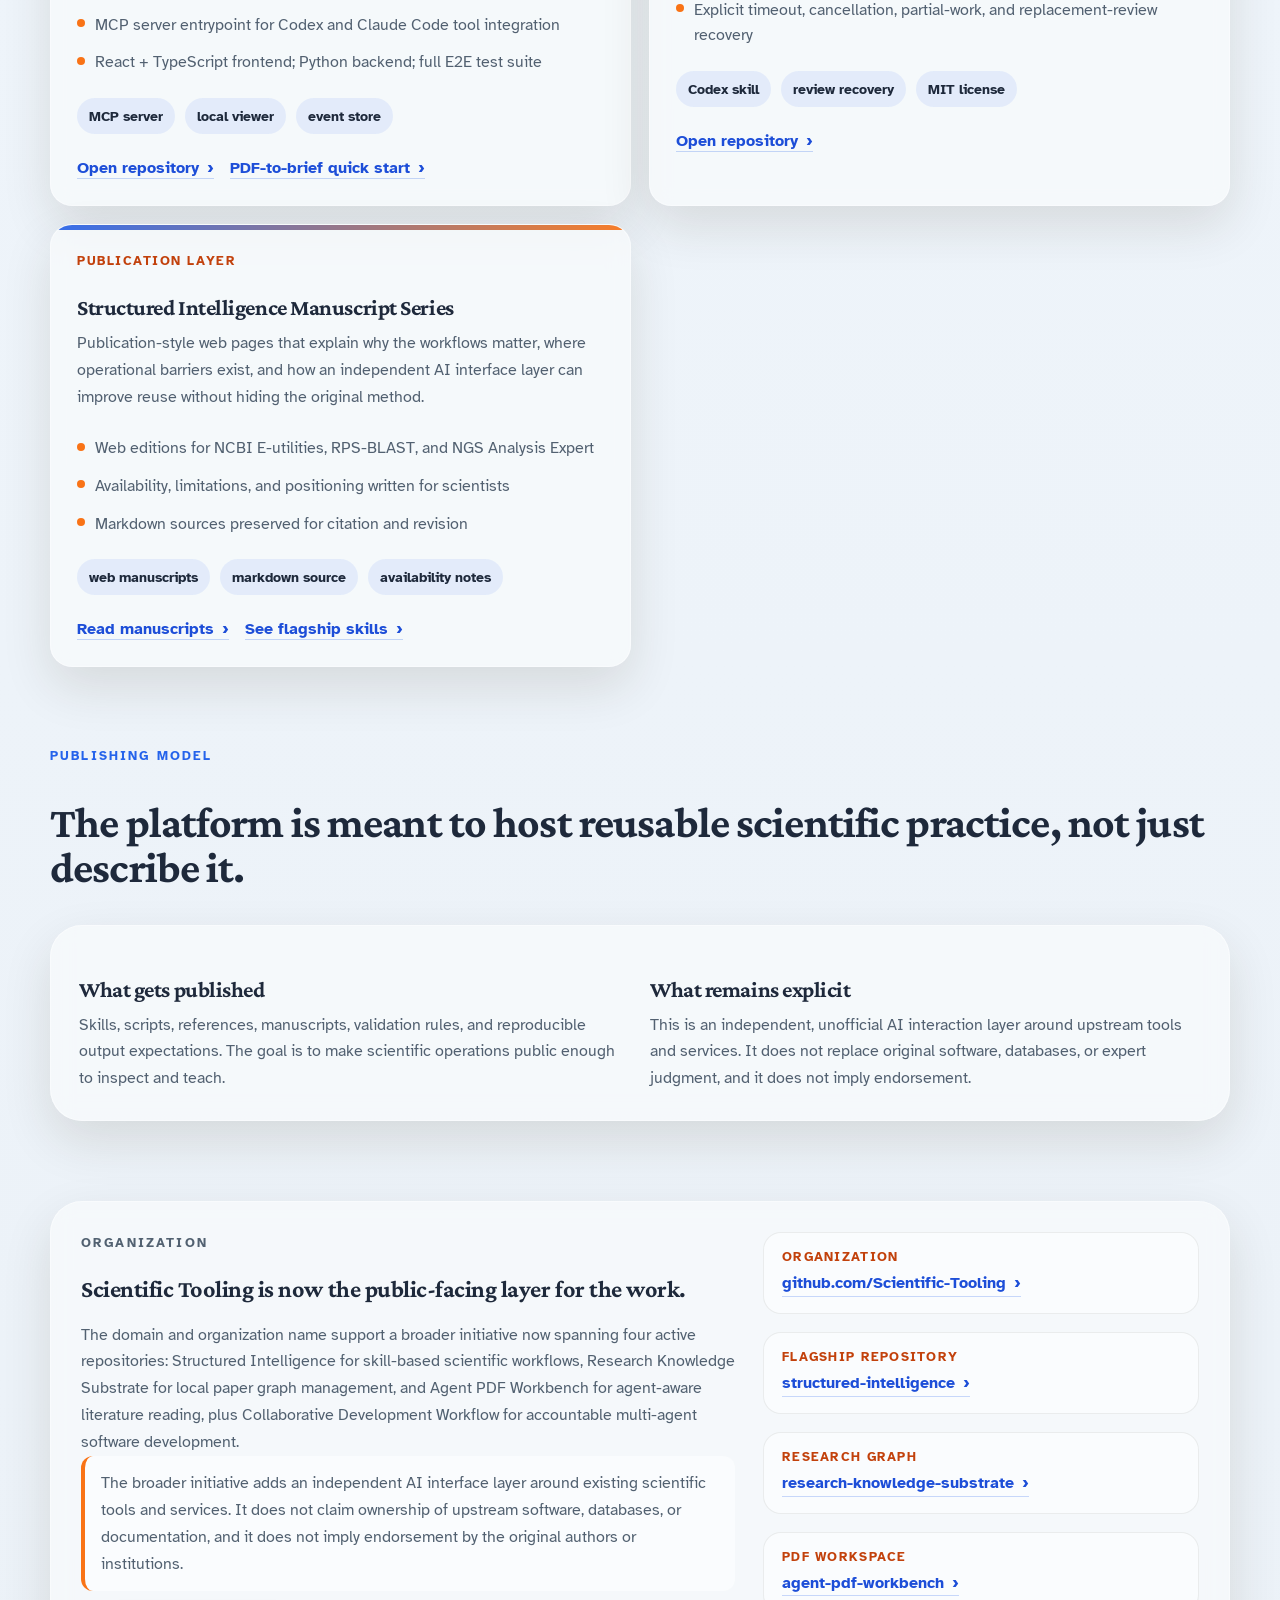
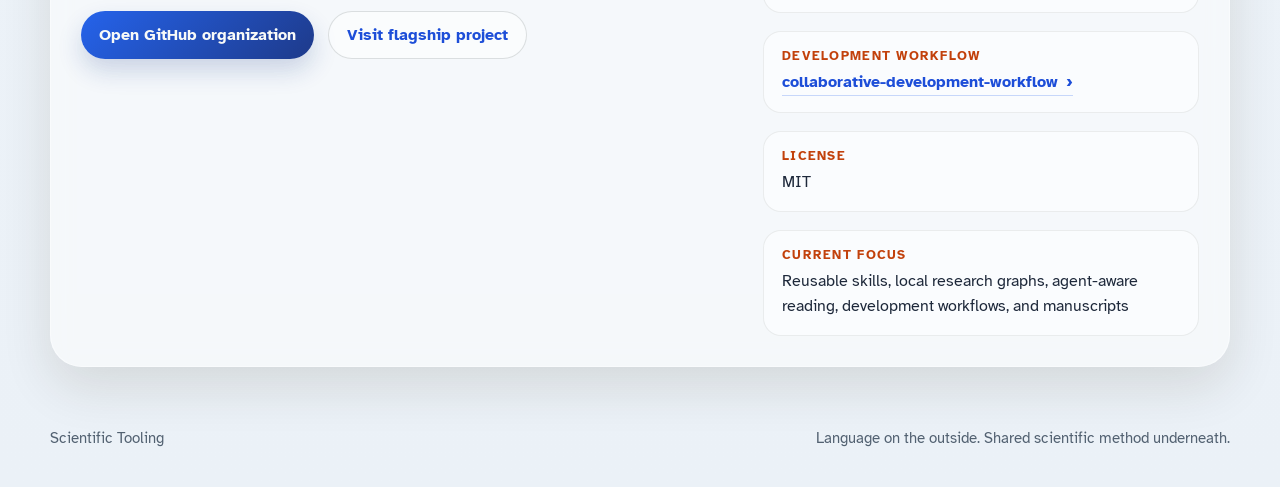
==== commit edebf760: "Make the quick start the single onboarding route" ====
--- a/index.html
+++ b/index.html
@@ -108,7 +108,7 @@
             <span>Scientific Tooling</span>
           </a>
           <div class="topbar-links">
-            <a href="./guides/rks-apw/">Walkthroughs</a>
+            <a href="./guides/paper-to-brief/">Quick start</a>
             <a href="#projects">Projects</a>
             <a href="#manuscripts">Manuscripts</a>
             <a href="#why">Why now</a>
@@ -127,8 +127,8 @@
               manuscripts that others can run, critique, and extend.
             </p>
             <div class="hero-actions">
-              <a class="button button-primary" href="./guides/rks-apw/">
-                Try the PDF-to-brief walkthrough
+              <a class="button button-primary" href="./guides/paper-to-brief/">
+                Try the PDF-to-brief quick start
               </a>
               <a class="button button-secondary" href="./structured-intelligence/manuscripts/">
                 Browse manuscripts
@@ -307,9 +307,7 @@
               </div>
               <div class="card-links">
                 <a href="https://github.com/Scientific-Tooling/research-knowledge-substrate">Open repository</a>
-                <a href="./guides/paper-to-brief/">Guided PDF-to-brief workflow</a>
-                <a href="./guides/rks-apw-windows/">Windows walkthrough</a>
-                <a href="./guides/rks-apw-linux-macos/">Linux / macOS walkthrough</a>
+                <a href="./guides/paper-to-brief/">PDF-to-brief quick start</a>
               </div>
             </article>
 
@@ -335,9 +333,7 @@
               </div>
               <div class="card-links">
                 <a href="https://github.com/Scientific-Tooling/agent-pdf-workbench">Open repository</a>
-                <a href="./guides/paper-to-brief/">Guided PDF-to-brief workflow</a>
-                <a href="./guides/rks-apw-windows/">Windows walkthrough</a>
-                <a href="./guides/rks-apw-linux-macos/">Linux / macOS walkthrough</a>
+                <a href="./guides/paper-to-brief/">PDF-to-brief quick start</a>
               </div>
             </article>
 
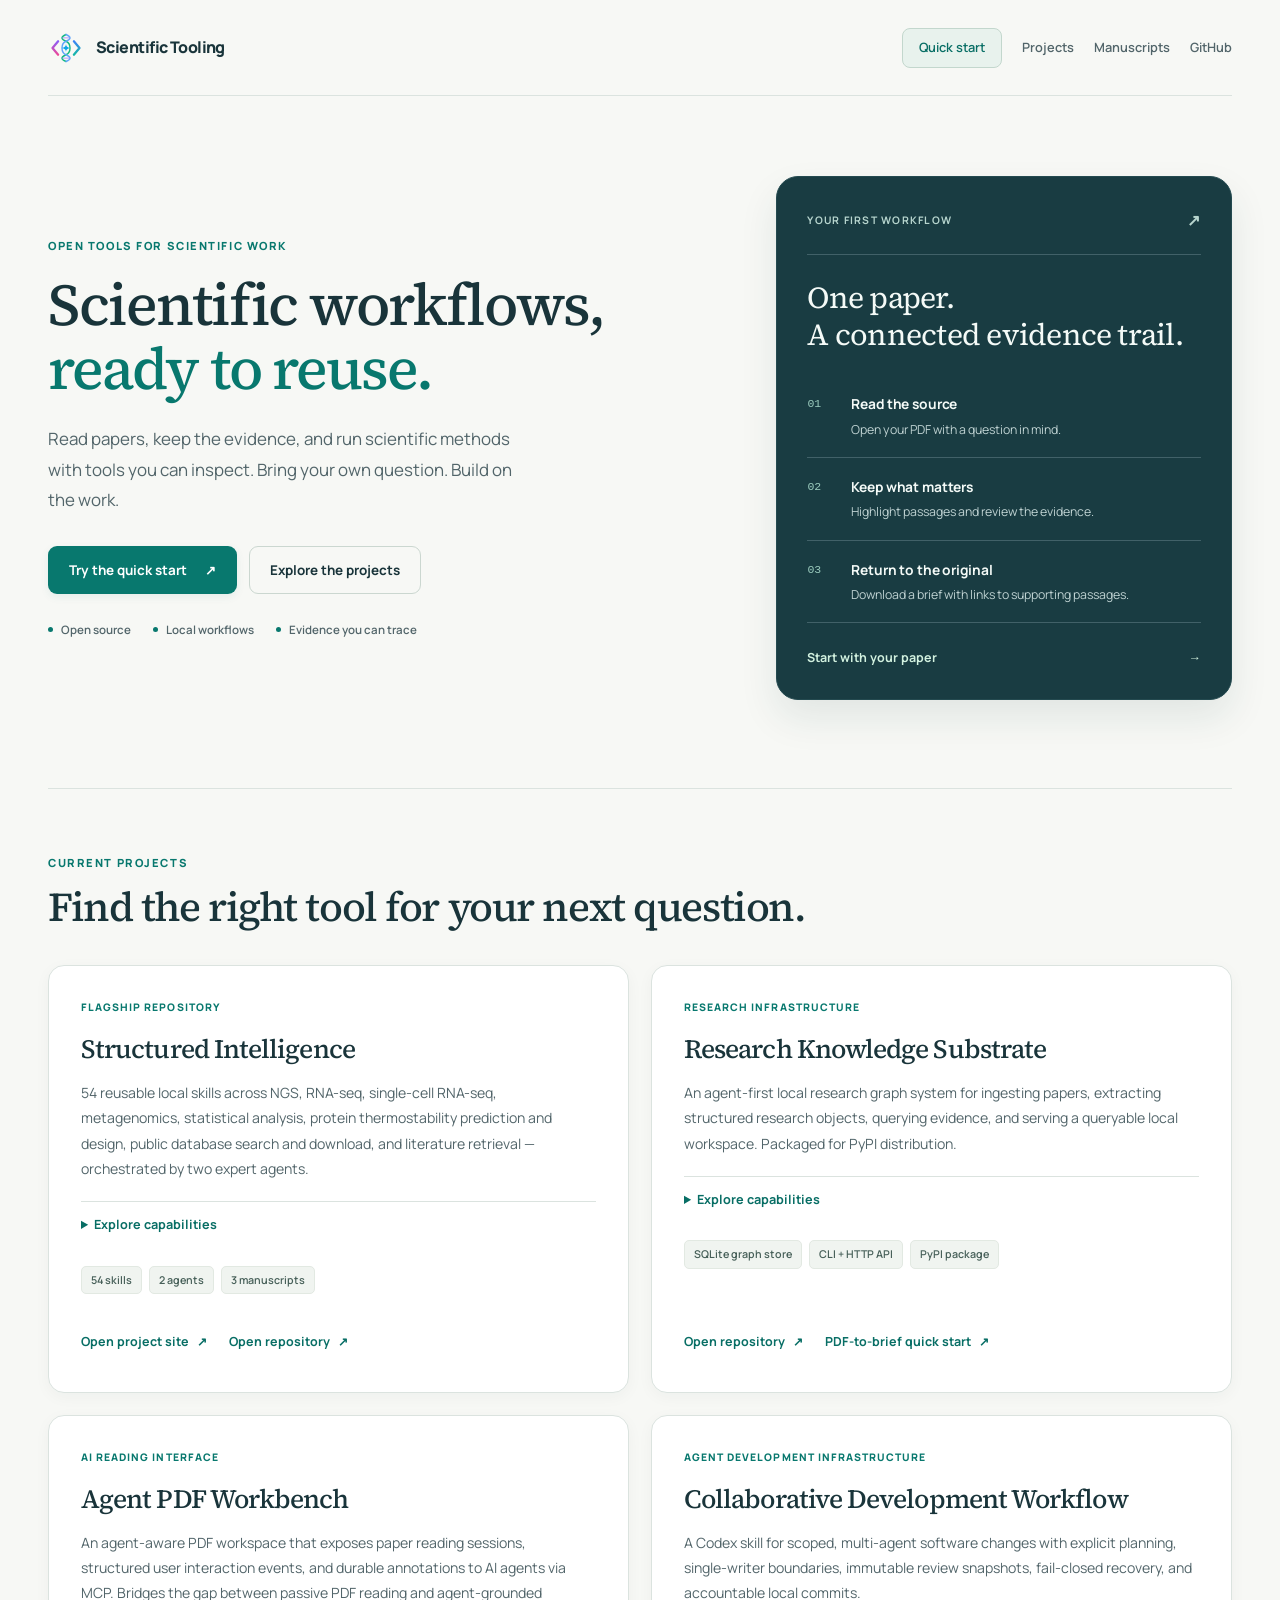
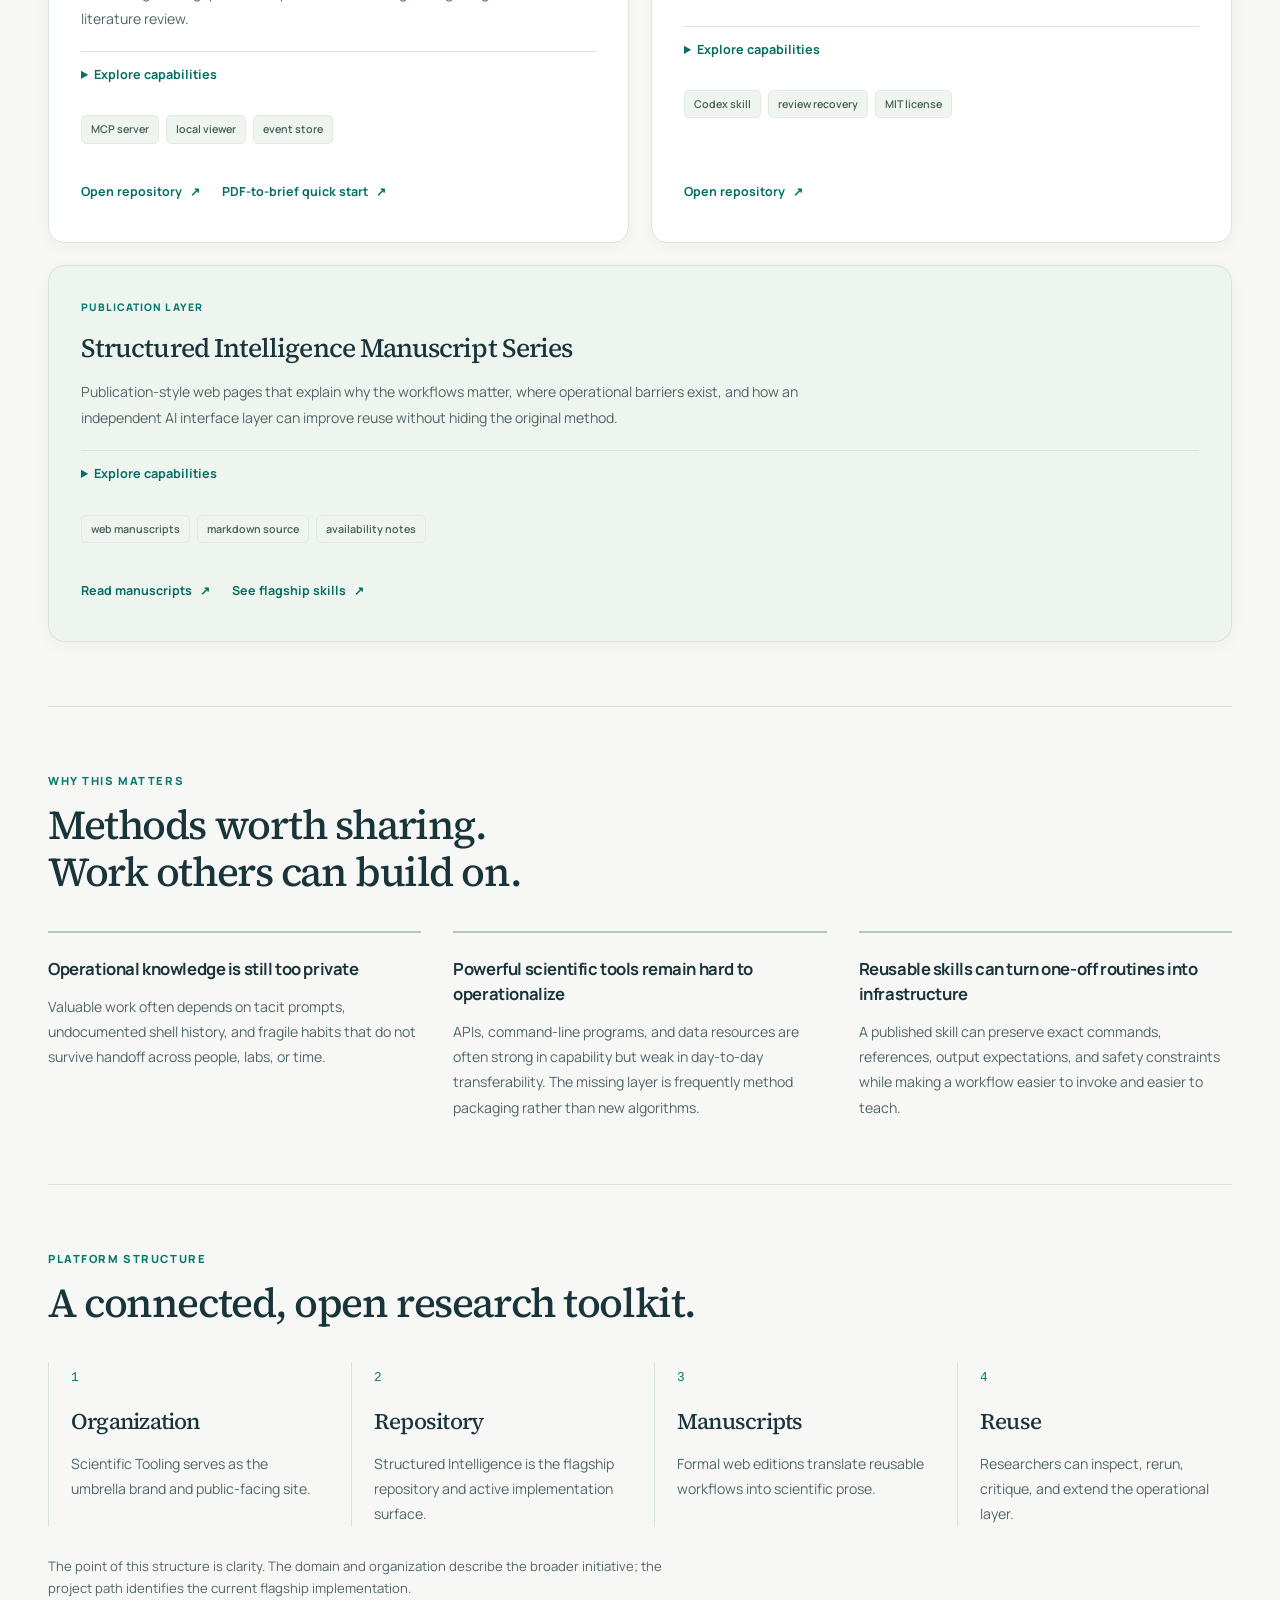
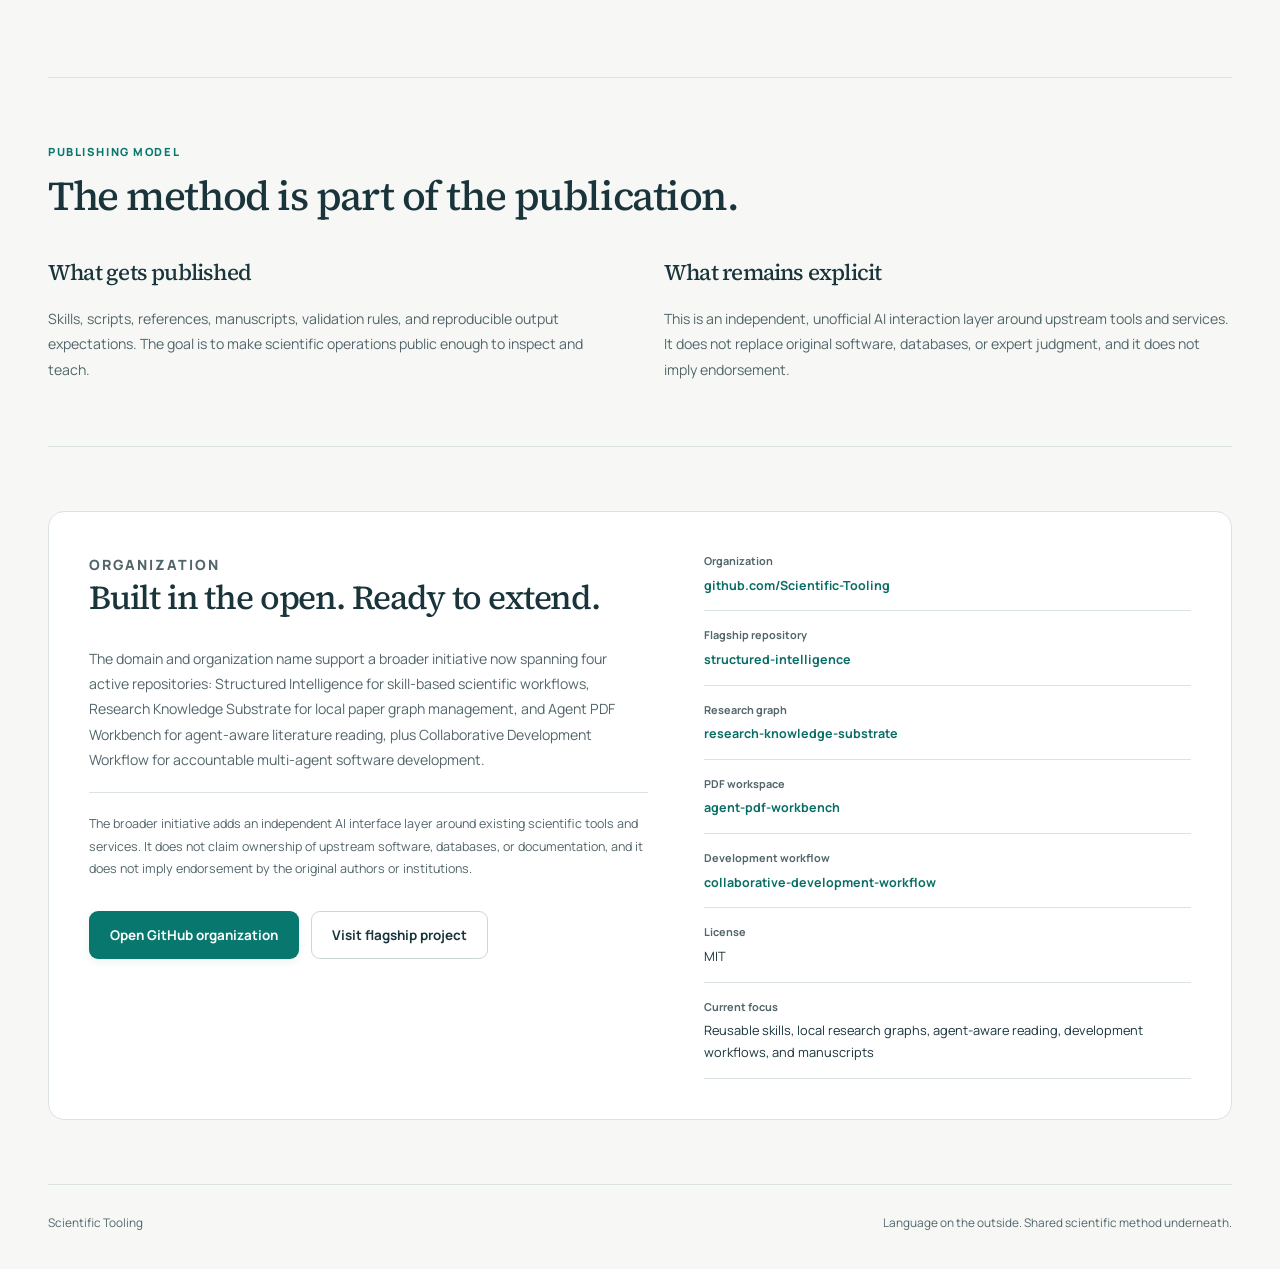
==== commit 9c13ef7c: "Polish the research site and quick-start interface" ====
--- a/index.html
+++ b/index.html
@@ -1,4 +1,4 @@
-<!DOCTYPE html>
+<!doctype html>
 <html lang="en">
   <head>
     <meta charset="UTF-8" />
@@ -13,9 +13,15 @@
       content="scientific tooling, reusable scientific workflows, AI research workflows, scientific automation, local AI tools, research infrastructure"
     />
     <meta name="author" content="Ming Zhang" />
-    <meta name="robots" content="index,follow,max-image-preview:large,max-snippet:-1,max-video-preview:-1" />
-    <meta name="googlebot" content="index,follow,max-image-preview:large,max-snippet:-1,max-video-preview:-1" />
-    <meta name="theme-color" content="#2563eb" />
+    <meta
+      name="robots"
+      content="index,follow,max-image-preview:large,max-snippet:-1,max-video-preview:-1"
+    />
+    <meta
+      name="googlebot"
+      content="index,follow,max-image-preview:large,max-snippet:-1,max-video-preview:-1"
+    />
+    <meta name="theme-color" content="#08786e" />
     <meta name="color-scheme" content="light only" />
     <link rel="canonical" href="https://scientifictooling.org/" />
     <link rel="icon" href="./logo.svg" type="image/svg+xml" />
@@ -24,25 +30,40 @@
 
     <meta property="og:type" content="website" />
     <meta property="og:site_name" content="Scientific Tooling" />
-    <meta property="og:title" content="Scientific Tooling | Reusable Scientific Workflows" />
+    <meta
+      property="og:title"
+      content="Scientific Tooling | Reusable Scientific Workflows"
+    />
     <meta
       property="og:description"
       content="A public-facing home for reusable scientific workflows, inspectable manuscripts, and local-first AI interface layers."
     />
     <meta property="og:url" content="https://scientifictooling.org/" />
-    <meta property="og:image" content="https://scientifictooling.org/social-preview.png" />
+    <meta
+      property="og:image"
+      content="https://scientifictooling.org/social-preview.png"
+    />
     <meta property="og:image:type" content="image/png" />
     <meta property="og:image:width" content="1200" />
     <meta property="og:image:height" content="630" />
-    <meta property="og:image:alt" content="Scientific Tooling social preview card" />
+    <meta
+      property="og:image:alt"
+      content="Scientific Tooling social preview card"
+    />
 
     <meta name="twitter:card" content="summary_large_image" />
-    <meta name="twitter:title" content="Scientific Tooling | Reusable Scientific Workflows" />
+    <meta
+      name="twitter:title"
+      content="Scientific Tooling | Reusable Scientific Workflows"
+    />
     <meta
       name="twitter:description"
       content="A public-facing home for reusable scientific workflows, inspectable manuscripts, and local-first AI interface layers."
     />
-    <meta name="twitter:image" content="https://scientifictooling.org/social-preview.png" />
+    <meta
+      name="twitter:image"
+      content="https://scientifictooling.org/social-preview.png"
+    />
 
     <script type="application/ld+json">
       {
@@ -67,9 +88,7 @@
               "@type": "ImageObject",
               "url": "https://scientifictooling.org/logo.svg"
             },
-            "sameAs": [
-              "https://github.com/Scientific-Tooling"
-            ]
+            "sameAs": ["https://github.com/Scientific-Tooling"]
           },
           {
             "@type": "CollectionPage",
@@ -90,16 +109,25 @@
         ]
       }
     </script>
-    <link rel="preconnect" href="https://fonts.googleapis.com" />
-    <link rel="preconnect" href="https://fonts.gstatic.com" crossorigin />
     <link
-      rel="stylesheet"
-      href="https://fonts.googleapis.com/css2?family=Atkinson+Hyperlegible:wght@400;700&amp;family=Crimson+Pro:wght@400;500;600;700&amp;display=swap"
+      rel="preload"
+      href="/assets/fonts/manrope-latin.woff2"
+      as="font"
+      type="font/woff2"
+      crossorigin
+    />
+    <link
+      rel="preload"
+      href="/assets/fonts/source-serif-4-latin.woff2"
+      as="font"
+      type="font/woff2"
+      crossorigin
     />
     <link rel="stylesheet" href="./theme.css" />
     <link rel="stylesheet" href="./site.css" />
   </head>
   <body>
+    <a class="skip-link" href="#main">Skip to content</a>
     <div class="page-shell">
       <header class="hero">
         <nav class="topbar" aria-label="Primary">
@@ -108,173 +136,116 @@
             <span>Scientific Tooling</span>
           </a>
           <div class="topbar-links">
-            <a href="./guides/paper-to-brief/">Quick start</a>
+            <a class="nav-start" href="./guides/paper-to-brief/">Quick start</a>
             <a href="#projects">Projects</a>
             <a href="#manuscripts">Manuscripts</a>
-            <a href="#why">Why now</a>
             <a href="https://github.com/Scientific-Tooling">GitHub</a>
           </div>
         </nav>
 
         <section class="hero-grid" id="top">
-          <div class="hero-copy reveal reveal-1">
-            <p class="eyebrow">Scientific Tooling Organization</p>
-            <h1 class="title-hero">A public home for reusable scientific workflows.</h1>
+          <div class="hero-copy">
+            <p class="eyebrow">Open tools for scientific work</p>
+            <h1 class="title-hero">
+              Scientific workflows,<span>ready to reuse.</span>
+            </h1>
             <p class="lede">
-              Scientific Tooling is the umbrella site for a simple claim: scientific
-              software should publish more than outcomes. It should publish the
-              operational layer as reusable skills, inspectable scripts, and readable
-              manuscripts that others can run, critique, and extend.
+              Read papers, keep the evidence, and run scientific methods with
+              tools you can inspect. Bring your own question. Build on the work.
             </p>
             <div class="hero-actions">
-              <a class="button button-primary" href="./guides/paper-to-brief/">
-                Try the PDF-to-brief quick start
-              </a>
-              <a class="button button-secondary" href="./structured-intelligence/manuscripts/">
-                Browse manuscripts
-              </a>
-            </div>
-            <div class="hero-facts" aria-label="Platform highlights">
-              <article class="fact-chip">
-                <span class="fact-value">4</span>
-                <span class="fact-label">active repositories</span>
-              </article>
-              <article class="fact-chip">
-                <span class="fact-value">54</span>
-                <span class="fact-label">reusable scientific skills</span>
-              </article>
-              <article class="fact-chip">
-                <span class="fact-value">Local</span>
-                <span class="fact-label">filesystem-first workflow design</span>
-              </article>
-            </div>
-            <ul class="signal-list" aria-label="Platform promises">
-              <li>Natural language should trigger methods, not replace them</li>
-              <li>Skills should leave behind inspectable files and stable artifacts</li>
-              <li>Operational scientific knowledge should be publishable and reusable</li>
+              <a class="button button-primary" href="./guides/paper-to-brief/"
+                >Try the quick start <span aria-hidden="true">↗</span></a
+              >
+              <a class="button button-secondary" href="#projects"
+                >Explore the projects</a
+              >
+            </div>
+            <ul class="hero-notes" aria-label="Platform principles">
+              <li>Open source</li>
+              <li>Local workflows</li>
+              <li>Evidence you can trace</li>
             </ul>
           </div>
-
-          <aside class="hero-panel reveal reveal-2" aria-label="Current platform entry points">
-            <div class="panel-stack">
-              <article class="mini-card">
-                <p class="mini-label">Flagship repository</p>
-                <h2>Structured Intelligence</h2>
-                <p>
-                  54 reusable skills spanning NGS variant calling, RNA-seq,
-                  single-cell RNA-seq, metagenomics, statistical analysis,
-                  protein thermostability, public database access, and literature
-                  retrieval — unified by two orchestration agents.
-                </p>
-                <code>/structured-intelligence/</code>
-              </article>
-
-              <article class="mini-card accent-card">
-                <p class="mini-label">Publication layer</p>
-                <h2>Manuscript web editions</h2>
-                <p>
-                  Web-native manuscript pages for scientific readers who want methods,
-                  availability statements, and positioning in a more formal format.
-                </p>
-                <code>/structured-intelligence/manuscripts/</code>
-              </article>
-            </div>
+          <aside class="hero-panel" aria-label="PDF-to-brief workflow">
+            <div class="panel-heading">
+              <span>Your first workflow</span><span aria-hidden="true">↗</span>
+            </div>
+            <h2>One paper.<br />A connected evidence trail.</h2>
+            <ol class="journey">
+              <li>
+                <span class="journey-number" aria-hidden="true">01</span>
+                <div>
+                  <h3>Read the source</h3>
+                  <p>Open your PDF with a question in mind.</p>
+                </div>
+              </li>
+              <li>
+                <span class="journey-number" aria-hidden="true">02</span>
+                <div>
+                  <h3>Keep what matters</h3>
+                  <p>Highlight passages and review the evidence.</p>
+                </div>
+              </li>
+              <li>
+                <span class="journey-number" aria-hidden="true">03</span>
+                <div>
+                  <h3>Return to the original</h3>
+                  <p>Download a brief with links to supporting passages.</p>
+                </div>
+              </li>
+            </ol>
+            <a class="panel-link" href="./guides/paper-to-brief/"
+              >Start with your paper <span aria-hidden="true">→</span></a
+            >
           </aside>
         </section>
       </header>
 
-      <main>
-        <section class="section thesis" id="why">
-          <div class="section-heading reveal reveal-1">
-            <p class="eyebrow">Why this matters</p>
-            <h2 class="title-section">Science needs shareable method layers, not just isolated tool use.</h2>
-          </div>
-          <div class="thesis-grid">
-            <article class="thesis-card reveal reveal-1">
-              <h3>Operational knowledge is still too private</h3>
-              <p>
-                Valuable work often depends on tacit prompts, undocumented shell
-                history, and fragile habits that do not survive handoff across people,
-                labs, or time.
-              </p>
-            </article>
-            <article class="thesis-card reveal reveal-2">
-              <h3>Powerful scientific tools remain hard to operationalize</h3>
-              <p>
-                APIs, command-line programs, and data resources are often strong in
-                capability but weak in day-to-day transferability. The missing layer
-                is frequently method packaging rather than new algorithms.
-              </p>
-            </article>
-            <article class="thesis-card reveal reveal-3">
-              <h3>Reusable skills can turn one-off routines into infrastructure</h3>
-              <p>
-                A published skill can preserve exact commands, references, output
-                expectations, and safety constraints while making a workflow easier to
-                invoke and easier to teach.
-              </p>
-            </article>
-          </div>
-        </section>
-
-        <section class="section workflow-band">
-          <div class="section-heading reveal reveal-1">
-            <p class="eyebrow">Platform Structure</p>
-            <h2 class="title-section">Scientific Tooling separates platform identity from project identity.</h2>
-          </div>
-          <div class="workflow-frame reveal reveal-2">
-            <div class="workflow-step">
-              <span>1</span>
-              <h3>Organization</h3>
-              <p>Scientific Tooling serves as the umbrella brand and public-facing site.</p>
-            </div>
-            <div class="workflow-step">
-              <span>2</span>
-              <h3>Repository</h3>
-              <p>Structured Intelligence is the flagship repository and active implementation surface.</p>
-            </div>
-            <div class="workflow-step">
-              <span>3</span>
-              <h3>Manuscripts</h3>
-              <p>Formal web editions translate reusable workflows into scientific prose.</p>
-            </div>
-            <div class="workflow-step">
-              <span>4</span>
-              <h3>Reuse</h3>
-              <p>Researchers can inspect, rerun, critique, and extend the operational layer.</p>
-            </div>
-          </div>
-          <div class="workflow-note reveal reveal-3">
-            <p>
-              The point of this structure is clarity. The domain and organization
-              describe the broader initiative; the project path identifies the
-              current flagship implementation.
-            </p>
-          </div>
-        </section>
-
+      <main id="main">
         <section class="section" id="projects">
-          <div class="section-heading reveal reveal-1">
+          <div class="section-heading">
             <p class="eyebrow">Current Projects</p>
-            <h2 class="title-section">Four repositories, one publication layer, one umbrella initiative.</h2>
+            <h2 class="title-section">
+              Find the right tool for your next question.
+            </h2>
           </div>
           <div class="card-grid">
-            <article class="feature-card reveal reveal-1">
+            <article class="feature-card">
               <p class="card-tag">Flagship Repository</p>
               <h3>Structured Intelligence</h3>
               <p>
-                54 reusable local skills across NGS, RNA-seq, single-cell RNA-seq,
-                metagenomics, statistical analysis, protein thermostability prediction
-                and design, public database search and download, and literature
-                retrieval — orchestrated by two expert agents.
-              </p>
-              <ul>
-                <li>End-to-end NGS pipelines: WGS/WES variant calling, RNA-seq DE, scRNA-seq, and metagenomics</li>
-                <li>Statistical analysis suite: distribution fitting, GLMs, Bayesian estimation, survival analysis, PCA, and clustering</li>
-                <li>Protein thermostability: Tm prediction and mutation design with bioactivity-preserving constraints</li>
-                <li>Public archive access: SRA, GEO, ENA, GSA, NCBI Datasets, and GDC</li>
-                <li>NCBI E-utilities and RPS-BLAST skills with manuscript-style documentation</li>
-              </ul>
+                54 reusable local skills across NGS, RNA-seq, single-cell
+                RNA-seq, metagenomics, statistical analysis, protein
+                thermostability prediction and design, public database search
+                and download, and literature retrieval — orchestrated by two
+                expert agents.
+              </p>
+              <details class="project-details">
+                <summary>Explore capabilities</summary>
+                <ul>
+                  <li>
+                    End-to-end NGS pipelines: WGS/WES variant calling, RNA-seq
+                    DE, scRNA-seq, and metagenomics
+                  </li>
+                  <li>
+                    Statistical analysis suite: distribution fitting, GLMs,
+                    Bayesian estimation, survival analysis, PCA, and clustering
+                  </li>
+                  <li>
+                    Protein thermostability: Tm prediction and mutation design
+                    with bioactivity-preserving constraints
+                  </li>
+                  <li>
+                    Public archive access: SRA, GEO, ENA, GSA, NCBI Datasets,
+                    and GDC
+                  </li>
+                  <li>
+                    NCBI E-utilities and RPS-BLAST skills with manuscript-style
+                    documentation
+                  </li>
+                </ul>
+              </details>
               <div class="artifact-row">
                 <span>54 skills</span>
                 <span>2 agents</span>
@@ -282,117 +253,274 @@
               </div>
               <div class="card-links">
                 <a href="./structured-intelligence/">Open project site</a>
-                <a href="https://github.com/Scientific-Tooling/structured-intelligence">Open repository</a>
-              </div>
-            </article>
-
-            <article class="feature-card reveal reveal-2">
+                <a
+                  href="https://github.com/Scientific-Tooling/structured-intelligence"
+                  >Open repository</a
+                >
+              </div>
+            </article>
+
+            <article class="feature-card">
               <p class="card-tag">Research Infrastructure</p>
               <h3>Research Knowledge Substrate</h3>
               <p>
                 An agent-first local research graph system for ingesting papers,
                 extracting structured research objects, querying evidence, and
-                serving a queryable local workspace. Packaged for PyPI distribution.
-              </p>
-              <ul>
-                <li>Ingest PDFs, DOI, arXiv, PMID, and canonical paper URLs with automatic PDF acquisition</li>
-                <li>Extract claims, methods, datasets, and concepts; build a typed graph of evidence relations</li>
-                <li>Hybrid lexical/semantic search with local embeddings</li>
-                <li>Agent-facing CLI and HTTP service with bundled skill export for Codex and Claude Code</li>
-              </ul>
+                serving a queryable local workspace. Packaged for PyPI
+                distribution.
+              </p>
+              <details class="project-details">
+                <summary>Explore capabilities</summary>
+                <ul>
+                  <li>
+                    Ingest PDFs, DOI, arXiv, PMID, and canonical paper URLs with
+                    automatic PDF acquisition
+                  </li>
+                  <li>
+                    Extract claims, methods, datasets, and concepts; build a
+                    typed graph of evidence relations
+                  </li>
+                  <li>Hybrid lexical/semantic search with local embeddings</li>
+                  <li>
+                    Agent-facing CLI and HTTP service with bundled skill export
+                    for Codex and Claude Code
+                  </li>
+                </ul>
+              </details>
               <div class="artifact-row">
                 <span>SQLite graph store</span>
                 <span>CLI + HTTP API</span>
                 <span>PyPI package</span>
               </div>
               <div class="card-links">
-                <a href="https://github.com/Scientific-Tooling/research-knowledge-substrate">Open repository</a>
+                <a
+                  href="https://github.com/Scientific-Tooling/research-knowledge-substrate"
+                  >Open repository</a
+                >
                 <a href="./guides/paper-to-brief/">PDF-to-brief quick start</a>
               </div>
             </article>
 
-            <article class="feature-card reveal reveal-3">
+            <article class="feature-card">
               <p class="card-tag">AI Reading Interface</p>
               <h3>Agent PDF Workbench</h3>
               <p>
-                An agent-aware PDF workspace that exposes paper reading sessions,
-                structured user interaction events, and durable annotations to AI
-                agents via MCP. Bridges the gap between passive PDF reading and
-                agent-grounded literature review.
-              </p>
-              <ul>
-                <li>Local PDF.js viewer with event capture: page changes, highlights, copies, and comments</li>
-                <li>Durable SQLite event store and annotation/note CRUD — replayable across conversations</li>
-                <li>MCP server entrypoint for Codex and Claude Code tool integration</li>
-                <li>React + TypeScript frontend; Python backend; full E2E test suite</li>
-              </ul>
+                An agent-aware PDF workspace that exposes paper reading
+                sessions, structured user interaction events, and durable
+                annotations to AI agents via MCP. Bridges the gap between
+                passive PDF reading and agent-grounded literature review.
+              </p>
+              <details class="project-details">
+                <summary>Explore capabilities</summary>
+                <ul>
+                  <li>
+                    Local PDF.js viewer with event capture: page changes,
+                    highlights, copies, and comments
+                  </li>
+                  <li>
+                    Durable SQLite event store and annotation/note CRUD —
+                    replayable across conversations
+                  </li>
+                  <li>
+                    MCP server entrypoint for Codex and Claude Code tool
+                    integration
+                  </li>
+                  <li>
+                    React + TypeScript frontend; Python backend; full E2E test
+                    suite
+                  </li>
+                </ul>
+              </details>
               <div class="artifact-row">
                 <span>MCP server</span>
                 <span>local viewer</span>
                 <span>event store</span>
               </div>
               <div class="card-links">
-                <a href="https://github.com/Scientific-Tooling/agent-pdf-workbench">Open repository</a>
+                <a
+                  href="https://github.com/Scientific-Tooling/agent-pdf-workbench"
+                  >Open repository</a
+                >
                 <a href="./guides/paper-to-brief/">PDF-to-brief quick start</a>
               </div>
             </article>
 
-            <article class="feature-card reveal reveal-4">
+            <article class="feature-card">
               <p class="card-tag">Agent Development Infrastructure</p>
               <h3>Collaborative Development Workflow</h3>
               <p>
-                A Codex skill for scoped, multi-agent software changes with explicit
-                planning, single-writer boundaries, immutable review snapshots,
-                fail-closed recovery, and accountable local commits.
-              </p>
-              <ul>
-                <li>Impact-scoped plans and typed TaskSpec contracts for delegated work</li>
-                <li>One-writer workspace discipline with isolated-worktree guidance</li>
-                <li>Content-addressed review snapshots with runtime-bound reports and coverage proofs</li>
-                <li>Explicit timeout, cancellation, partial-work, and replacement-review recovery</li>
-              </ul>
+                A Codex skill for scoped, multi-agent software changes with
+                explicit planning, single-writer boundaries, immutable review
+                snapshots, fail-closed recovery, and accountable local commits.
+              </p>
+              <details class="project-details">
+                <summary>Explore capabilities</summary>
+                <ul>
+                  <li>
+                    Impact-scoped plans and typed TaskSpec contracts for
+                    delegated work
+                  </li>
+                  <li>
+                    One-writer workspace discipline with isolated-worktree
+                    guidance
+                  </li>
+                  <li>
+                    Content-addressed review snapshots with runtime-bound
+                    reports and coverage proofs
+                  </li>
+                  <li>
+                    Explicit timeout, cancellation, partial-work, and
+                    replacement-review recovery
+                  </li>
+                </ul>
+              </details>
               <div class="artifact-row">
                 <span>Codex skill</span>
                 <span>review recovery</span>
                 <span>MIT license</span>
               </div>
               <div class="card-links">
-                <a href="https://github.com/Scientific-Tooling/collaborative-development-workflow">Open repository</a>
-              </div>
-            </article>
-
-            <article class="feature-card reveal reveal-5" id="manuscripts">
+                <a
+                  href="https://github.com/Scientific-Tooling/collaborative-development-workflow"
+                  >Open repository</a
+                >
+              </div>
+            </article>
+
+            <article class="feature-card" id="manuscripts">
               <p class="card-tag">Publication Layer</p>
               <h3>Structured Intelligence Manuscript Series</h3>
               <p>
-                Publication-style web pages that explain why the workflows matter,
-                where operational barriers exist, and how an independent AI interface
-                layer can improve reuse without hiding the original method.
-              </p>
-              <ul>
-                <li>Web editions for NCBI E-utilities, RPS-BLAST, and NGS Analysis Expert</li>
-                <li>Availability, limitations, and positioning written for scientists</li>
-                <li>Markdown sources preserved for citation and revision</li>
-              </ul>
+                Publication-style web pages that explain why the workflows
+                matter, where operational barriers exist, and how an independent
+                AI interface layer can improve reuse without hiding the original
+                method.
+              </p>
+              <details class="project-details">
+                <summary>Explore capabilities</summary>
+                <ul>
+                  <li>
+                    Web editions for NCBI E-utilities, RPS-BLAST, and NGS
+                    Analysis Expert
+                  </li>
+                  <li>
+                    Availability, limitations, and positioning written for
+                    scientists
+                  </li>
+                  <li>Markdown sources preserved for citation and revision</li>
+                </ul>
+              </details>
               <div class="artifact-row">
                 <span>web manuscripts</span>
                 <span>markdown source</span>
                 <span>availability notes</span>
               </div>
               <div class="card-links">
-                <a href="./structured-intelligence/manuscripts/">Read manuscripts</a>
-                <a href="./structured-intelligence/#skills">See flagship skills</a>
+                <a href="./structured-intelligence/manuscripts/"
+                  >Read manuscripts</a
+                >
+                <a href="./structured-intelligence/#skills"
+                  >See flagship skills</a
+                >
               </div>
             </article>
           </div>
         </section>
 
+        <section class="section thesis" id="why">
+          <div class="section-heading">
+            <p class="eyebrow">Why this matters</p>
+            <h2 class="title-section">
+              Methods worth sharing. Work others can build on.
+            </h2>
+          </div>
+          <div class="thesis-grid">
+            <article class="thesis-card">
+              <h3>Operational knowledge is still too private</h3>
+              <p>
+                Valuable work often depends on tacit prompts, undocumented shell
+                history, and fragile habits that do not survive handoff across
+                people, labs, or time.
+              </p>
+            </article>
+            <article class="thesis-card">
+              <h3>Powerful scientific tools remain hard to operationalize</h3>
+              <p>
+                APIs, command-line programs, and data resources are often strong
+                in capability but weak in day-to-day transferability. The
+                missing layer is frequently method packaging rather than new
+                algorithms.
+              </p>
+            </article>
+            <article class="thesis-card">
+              <h3>
+                Reusable skills can turn one-off routines into infrastructure
+              </h3>
+              <p>
+                A published skill can preserve exact commands, references,
+                output expectations, and safety constraints while making a
+                workflow easier to invoke and easier to teach.
+              </p>
+            </article>
+          </div>
+        </section>
+
+        <section class="section workflow-band">
+          <div class="section-heading">
+            <p class="eyebrow">Platform Structure</p>
+            <h2 class="title-section">A connected, open research toolkit.</h2>
+          </div>
+          <div class="workflow-frame">
+            <div class="workflow-step">
+              <span>1</span>
+              <h3>Organization</h3>
+              <p>
+                Scientific Tooling serves as the umbrella brand and
+                public-facing site.
+              </p>
+            </div>
+            <div class="workflow-step">
+              <span>2</span>
+              <h3>Repository</h3>
+              <p>
+                Structured Intelligence is the flagship repository and active
+                implementation surface.
+              </p>
+            </div>
+            <div class="workflow-step">
+              <span>3</span>
+              <h3>Manuscripts</h3>
+              <p>
+                Formal web editions translate reusable workflows into scientific
+                prose.
+              </p>
+            </div>
+            <div class="workflow-step">
+              <span>4</span>
+              <h3>Reuse</h3>
+              <p>
+                Researchers can inspect, rerun, critique, and extend the
+                operational layer.
+              </p>
+            </div>
+          </div>
+          <div class="workflow-note">
+            <p>
+              The point of this structure is clarity. The domain and
+              organization describe the broader initiative; the project path
+              identifies the current flagship implementation.
+            </p>
+          </div>
+        </section>
+
         <section class="section manuscripts">
-          <div class="section-heading reveal reveal-1">
+          <div class="section-heading">
             <p class="eyebrow">Publishing Model</p>
-            <h2 class="title-section">The platform is meant to host reusable scientific practice, not just describe it.</h2>
-          </div>
-          <div class="manuscript-strip reveal reveal-2">
+            <h2 class="title-section">
+              The method is part of the publication.
+            </h2>
+          </div>
+          <div class="manuscript-strip">
             <div>
               <h3>What gets published</h3>
               <p>
@@ -405,37 +533,46 @@
               <h3>What remains explicit</h3>
               <p>
                 This is an independent, unofficial AI interaction layer around
-                upstream tools and services. It does not replace original software,
-                databases, or expert judgment, and it does not imply endorsement.
+                upstream tools and services. It does not replace original
+                software, databases, or expert judgment, and it does not imply
+                endorsement.
               </p>
             </div>
           </div>
         </section>
 
         <section class="section repository">
-          <div class="repo-panel reveal reveal-2">
+          <div class="repo-panel">
             <div>
               <p class="eyebrow">Organization</p>
-              <h2>Scientific Tooling is now the public-facing layer for the work.</h2>
-              <p>
-                The domain and organization name support a broader initiative now
-                spanning four active repositories: Structured Intelligence for
-                skill-based scientific workflows, Research Knowledge Substrate for
-                local paper graph management, and Agent PDF Workbench for
-                agent-aware literature reading, plus Collaborative Development
-                Workflow for accountable multi-agent software development.
+              <h2>Built in the open. Ready to extend.</h2>
+              <p>
+                The domain and organization name support a broader initiative
+                now spanning four active repositories: Structured Intelligence
+                for skill-based scientific workflows, Research Knowledge
+                Substrate for local paper graph management, and Agent PDF
+                Workbench for agent-aware literature reading, plus Collaborative
+                Development Workflow for accountable multi-agent software
+                development.
               </p>
               <p class="repo-note">
-                The broader initiative adds an independent AI interface layer around
-                existing scientific tools and services. It does not claim ownership
-                of upstream software, databases, or documentation, and it does not
-                imply endorsement by the original authors or institutions.
+                The broader initiative adds an independent AI interface layer
+                around existing scientific tools and services. It does not claim
+                ownership of upstream software, databases, or documentation, and
+                it does not imply endorsement by the original authors or
+                institutions.
               </p>
               <div class="hero-actions repo-actions">
-                <a class="button button-primary" href="https://github.com/Scientific-Tooling">
+                <a
+                  class="button button-primary"
+                  href="https://github.com/Scientific-Tooling"
+                >
                   Open GitHub organization
                 </a>
-                <a class="button button-secondary" href="./structured-intelligence/">
+                <a
+                  class="button button-secondary"
+                  href="./structured-intelligence/"
+                >
                   Visit flagship project
                 </a>
               </div>
@@ -452,7 +589,9 @@
               <div>
                 <dt>Flagship repository</dt>
                 <dd>
-                  <a href="https://github.com/Scientific-Tooling/structured-intelligence">
+                  <a
+                    href="https://github.com/Scientific-Tooling/structured-intelligence"
+                  >
                     structured-intelligence
                   </a>
                 </dd>
@@ -460,7 +599,9 @@
               <div>
                 <dt>Research graph</dt>
                 <dd>
-                  <a href="https://github.com/Scientific-Tooling/research-knowledge-substrate">
+                  <a
+                    href="https://github.com/Scientific-Tooling/research-knowledge-substrate"
+                  >
                     research-knowledge-substrate
                   </a>
                 </dd>
@@ -468,7 +609,9 @@
               <div>
                 <dt>PDF workspace</dt>
                 <dd>
-                  <a href="https://github.com/Scientific-Tooling/agent-pdf-workbench">
+                  <a
+                    href="https://github.com/Scientific-Tooling/agent-pdf-workbench"
+                  >
                     agent-pdf-workbench
                   </a>
                 </dd>
@@ -476,7 +619,9 @@
               <div>
                 <dt>Development workflow</dt>
                 <dd>
-                  <a href="https://github.com/Scientific-Tooling/collaborative-development-workflow">
+                  <a
+                    href="https://github.com/Scientific-Tooling/collaborative-development-workflow"
+                  >
                     collaborative-development-workflow
                   </a>
                 </dd>
@@ -487,7 +632,10 @@
               </div>
               <div>
                 <dt>Current focus</dt>
-                <dd>Reusable skills, local research graphs, agent-aware reading, development workflows, and manuscripts</dd>
+                <dd>
+                  Reusable skills, local research graphs, agent-aware reading,
+                  development workflows, and manuscripts
+                </dd>
               </div>
             </dl>
           </div>
--- a/theme.css
+++ b/theme.css
@@ -1,45 +1,86 @@
-@import url("https://fonts.googleapis.com/css2?family=Atkinson+Hyperlegible:wght@400;700&family=Crimson+Pro:wght@400;500;600;700&display=swap");
-
+/* Shared typography. Font files are served from the organization site's root. */
+@font-face {
+  font-family: "Manrope";
+  font-style: normal;
+  font-weight: 200 800;
+  font-display: swap;
+  src: url("/assets/fonts/manrope-latin-ext.woff2") format("woff2");
+  unicode-range:
+    U+0100-02BA, U+02BD-02C5, U+02C7-02CC, U+02CE-02D7, U+02DD-02FF, U+0304,
+    U+0308, U+0329, U+1D00-1DBF, U+1E00-1E9F, U+1EF2-1EFF, U+2020, U+20A0-20AB,
+    U+20AD-20C4, U+2113, U+2C60-2C7F, U+A720-A7FF;
+}
+@font-face {
+  font-family: "Manrope";
+  font-style: normal;
+  font-weight: 200 800;
+  font-display: swap;
+  src: url("/assets/fonts/manrope-latin.woff2") format("woff2");
+  unicode-range:
+    U+0000-00FF, U+0131, U+0152-0153, U+02BB-02BC, U+02C6, U+02DA, U+02DC,
+    U+0304, U+0308, U+0329, U+2000-206F, U+20AC, U+2122, U+2191, U+2193, U+2212,
+    U+2215, U+FEFF, U+FFFD;
+}
+@font-face {
+  font-family: "Source Serif 4";
+  font-style: normal;
+  font-weight: 200 900;
+  font-display: swap;
+  src: url("/assets/fonts/source-serif-4-latin-ext.woff2") format("woff2");
+  unicode-range:
+    U+0100-02BA, U+02BD-02C5, U+02C7-02CC, U+02CE-02D7, U+02DD-02FF, U+0304,
+    U+0308, U+0329, U+1D00-1DBF, U+1E00-1E9F, U+1EF2-1EFF, U+2020, U+20A0-20AB,
+    U+20AD-20C4, U+2113, U+2C60-2C7F, U+A720-A7FF;
+}
+@font-face {
+  font-family: "Source Serif 4";
+  font-style: normal;
+  font-weight: 200 900;
+  font-display: swap;
+  src: url("/assets/fonts/source-serif-4-latin.woff2") format("woff2");
+  unicode-range:
+    U+0000-00FF, U+0131, U+0152-0153, U+02BB-02BC, U+02C6, U+02DA, U+02DC,
+    U+0304, U+0308, U+0329, U+2000-206F, U+20AC, U+2122, U+2191, U+2193, U+2212,
+    U+2215, U+FEFF, U+FFFD;
+}
 :root {
-  --font-display: "Crimson Pro", Georgia, serif;
-  --font-body: "Atkinson Hyperlegible", "Segoe UI", sans-serif;
-  --eyebrow-size: 0.84rem;
-  --eyebrow-weight: 700;
-  --eyebrow-spacing: 0.16em;
-  --title-hero-size: clamp(2.35rem, 4.5vw, 4.2rem);
-  --title-hero-line-height: 0.98;
-  --title-hero-max: 12ch;
-  --title-hero-wide-max: 24ch;
-  --title-section-size: clamp(1.8rem, 3.4vw, 2.9rem);
-  --title-section-line-height: 1.02;
-  --lede-size: 1.08rem;
-  --lede-line-height: 1.72;
+  --font-display: "Source Serif 4", Georgia, serif;
+  --font-body: "Manrope", "Segoe UI", sans-serif;
+  --font-mono: "SFMono-Regular", Consolas, "Liberation Mono", monospace;
+  --eyebrow-size: 0.7rem;
+  --eyebrow-weight: 800;
+  --eyebrow-spacing: 0.14em;
+  --title-hero-size: clamp(2.65rem, 4.6vw, 4.4rem);
+  --title-hero-line-height: 1.08;
+  --title-hero-max: 18ch;
+  --title-hero-wide-max: 25ch;
+  --title-section-size: clamp(2rem, 3.2vw, 2.85rem);
+  --title-section-line-height: 1.16;
+  --lede-size: 1.06rem;
+  --lede-line-height: 1.8;
 }
-
 body {
   font-family: var(--font-body);
 }
-
-.brand,
 h1,
 h2,
 h3,
 h4,
 h5,
 h6 {
+  margin-top: 0;
   font-family: var(--font-display);
-  letter-spacing: -0.02em;
+  font-weight: 500;
+  letter-spacing: -0.035em;
 }
-
 .eyebrow {
-  margin: 0 0 14px;
+  margin: 0 0 18px;
   color: var(--teal, currentColor);
   font-size: var(--eyebrow-size);
   font-weight: var(--eyebrow-weight);
   letter-spacing: var(--eyebrow-spacing);
   text-transform: uppercase;
 }
-
 .title-hero {
   margin: 0;
   max-width: var(--title-hero-max);
@@ -47,30 +88,23 @@
   line-height: var(--title-hero-line-height);
   text-wrap: balance;
 }
-
 .title-hero--wide {
   max-width: var(--title-hero-wide-max);
 }
-
 .title-section {
+  margin: 0;
   font-size: var(--title-section-size);
   line-height: var(--title-section-line-height);
+  text-wrap: balance;
 }
-
 .lede {
-  max-width: 56ch;
-  margin: 22px 0 0;
+  max-width: 54ch;
+  margin: 24px 0 0;
   color: var(--muted, inherit);
   font-size: var(--lede-size);
   line-height: var(--lede-line-height);
 }
-
-@media (max-width: 560px) {
-  :root {
-    --title-hero-size: clamp(2rem, 10.5vw, 2.9rem);
-  }
-
-  .title-hero {
-    max-width: none;
-  }
+code,
+pre {
+  font-family: var(--font-mono);
 }
--- a/site.css
+++ b/site.css
@@ -1,844 +1,662 @@
 :root {
-  --paper: rgba(248, 250, 252, 0.78);
-  --paper-strong: rgba(252, 253, 255, 0.94);
-  --ink: #1e293b;
-  --muted: #526171;
-  --line: rgba(28, 43, 47, 0.14);
-  --gold: #f97316;
-  /* Text-safe variant of --gold: 4.55:1 on the darkest page background (AA). */
-  --gold-ink: #c2410c;
-  --teal: #2563eb;
-  --link: #1d4ed8;
-  --link-hover: #1e40af;
-  --shadow: 0 20px 50px rgba(48, 40, 20, 0.12);
-  --shadow-soft: 0 10px 24px rgba(48, 40, 20, 0.08);
-  --radius-xl: 32px;
-  --radius-lg: 22px;
-  --max-width: 1180px;
-}
-
+  --canvas: #f7f8f5;
+  --paper: #ffffff;
+  --paper-strong: #ffffff;
+  --ink: #19343a;
+  --muted: #52656a;
+  --line: #dbe3df;
+  --teal: #08786e;
+  --accent-soft: #e8f2ed;
+  --gold: #a86c30;
+  --gold-ink: #875320;
+  --link: #086e65;
+  --link-hover: #064f49;
+  --shadow-soft: 0 4px 16px rgba(25, 52, 58, 0.04);
+  --shadow: 0 18px 45px rgba(25, 52, 58, 0.08);
+  --radius-lg: 16px;
+  --radius-xl: 22px;
+  --max-width: 1184px;
+}
 * {
   box-sizing: border-box;
 }
-
 html {
   scroll-behavior: smooth;
-}
-
-/* Keep in-page anchor targets clear of the sticky topbar. */
+  -webkit-text-size-adjust: 100%;
+}
 [id] {
-  scroll-margin-top: 104px;
-}
-
+  scroll-margin-top: 28px;
+}
 body {
   margin: 0;
   color: var(--ink);
-  background:
-    radial-gradient(circle at top left, rgba(249, 115, 22, 0.18), transparent 28%),
-    radial-gradient(circle at 92% 14%, rgba(37, 99, 235, 0.16), transparent 26%),
-    linear-gradient(180deg, #f7fafc 0%, #eff5fb 46%, #ebf1f7 100%);
-}
-
-body::before,
-body::after {
-  position: fixed;
-  inset: auto;
-  content: "";
-  pointer-events: none;
-  z-index: 0;
-  filter: blur(14px);
-}
-
-body::before {
-  top: 120px;
-  left: -70px;
-  width: 220px;
-  height: 220px;
-  border-radius: 50%;
-  background: rgba(249, 115, 22, 0.18);
-}
-
-body::after {
-  right: -40px;
-  bottom: 140px;
-  width: 280px;
-  height: 280px;
-  border-radius: 38% 62% 60% 40%;
-  background: rgba(37, 99, 235, 0.14);
-}
-
+  background: var(--canvas);
+  font-size: 1rem;
+  line-height: 1.7;
+}
+::selection {
+  color: #153c35;
+  background: #d0e8da;
+}
 a {
   color: var(--link);
-  text-decoration-thickness: 1.5px;
-  text-underline-offset: 0.18em;
+  text-decoration-thickness: 1px;
+  text-underline-offset: 0.22em;
   transition:
-    color 160ms ease,
-    text-decoration-color 160ms ease,
-    background-color 160ms ease,
-    border-color 160ms ease,
-    opacity 160ms ease,
-    transform 160ms ease;
-}
-
-a:hover,
-a:focus-visible {
+    color 150ms,
+    background-color 150ms,
+    border-color 150ms;
+}
+a:hover {
   color: var(--link-hover);
 }
-
-a:focus-visible {
-  outline: 2px solid var(--link);
-  outline-offset: 3px;
-  border-radius: 8px;
-}
-
-.page-shell {
-  position: relative;
-  z-index: 1;
-}
-
+:focus-visible {
+  outline: 3px solid var(--teal);
+  outline-offset: 4px;
+  border-radius: 4px;
+}
+img {
+  max-width: 100%;
+}
+button,
+input {
+  font: inherit;
+}
 .hero,
 .section,
 .footer {
-  width: min(calc(100% - 32px), var(--max-width));
-  margin: 0 auto;
-}
-
+  width: min(calc(100% - 64px), var(--max-width));
+  margin-inline: auto;
+}
 .topbar {
   display: flex;
   justify-content: space-between;
   align-items: center;
-  gap: 16px;
-  padding: 24px 0 12px;
-  position: sticky;
-  top: 0;
-  z-index: 5;
-  margin-top: 8px;
-  padding-left: 16px;
-  padding-right: 16px;
-  border: 1px solid rgba(255, 255, 255, 0.5);
-  border-radius: 999px;
-  background: rgba(250, 245, 236, 0.72);
-  backdrop-filter: blur(12px);
-  box-shadow: var(--shadow-soft);
-}
-
-.brand,
-.topbar-links a {
-  text-decoration: none;
-}
-
+  gap: 24px;
+  min-height: 96px;
+  padding: 22px 0;
+  border-bottom: 1px solid var(--line);
+}
 .brand {
   display: inline-flex;
   align-items: center;
   gap: 12px;
-  font-size: 1.15rem;
-  font-weight: 700;
-  letter-spacing: 0.02em;
-}
-
+  flex-shrink: 0;
+  color: var(--ink);
+  font-size: 1rem;
+  font-weight: 800;
+  letter-spacing: -0.035em;
+  text-decoration: none;
+}
 .brand img {
   flex: 0 0 auto;
-  width: 40px;
-  height: 40px;
-  border-radius: 12px;
-  box-shadow: var(--shadow-soft);
-}
-
+  width: 36px;
+  height: 36px;
+}
 .topbar-links {
   display: flex;
+  align-items: center;
   flex-wrap: wrap;
-  gap: 18px;
-  color: var(--muted);
-  font-size: 0.96rem;
-}
-
+  gap: 6px 20px;
+  font-size: 0.8rem;
+  font-weight: 600;
+}
 .topbar-links a {
-  min-height: 44px;
-  padding: 10px 0;
+  display: inline-flex;
+  align-items: center;
+  min-height: 40px;
   color: var(--muted);
   text-decoration: none;
-  border-bottom: 1px solid transparent;
-}
-
+}
+.topbar-links a:hover {
+  color: var(--teal);
+}
+.topbar-links .nav-start {
+  padding: 0 16px;
+  border: 1px solid #c3d7cd;
+  background: var(--accent-soft);
+  border-radius: 8px;
+  color: var(--link);
+}
 .hero-grid {
   display: grid;
-  grid-template-columns: minmax(0, 1.2fr) minmax(290px, 0.8fr);
-  gap: 28px;
-  align-items: stretch;
-  padding: 28px 0 48px;
-}
-
-.hero-copy,
-.hero-panel,
-.workflow-frame,
-.feature-card,
-.thesis-card,
-.repo-panel,
-.manuscript-strip {
-  background: var(--paper);
-  backdrop-filter: blur(10px);
-  border: 1px solid rgba(255, 255, 255, 0.45);
-  box-shadow: var(--shadow);
-}
-
+  grid-template-columns: minmax(0, 1.3fr) minmax(320px, 0.9fr);
+  gap: clamp(40px, 5.5vw, 88px);
+  align-items: center;
+  padding: 80px 0 88px;
+}
 .hero-copy {
-  padding: 40px;
-  border-radius: var(--radius-xl);
-  position: relative;
-  overflow: hidden;
-}
-
-.hero-copy::before {
-  position: absolute;
-  inset: 0 auto auto 0;
-  width: 180px;
-  height: 180px;
-  content: "";
-  border-radius: 0 0 180px 0;
-  background: linear-gradient(135deg, rgba(37, 99, 235, 0.18), rgba(249, 115, 22, 0.04));
-  pointer-events: none;
-}
-
-.lede {
-  position: relative;
-  z-index: 1;
-}
-
+  min-width: 0;
+}
+.hero-copy .title-hero span {
+  display: block;
+  color: var(--teal);
+}
+.hero-copy .lede {
+  max-width: 49ch;
+}
 .hero-actions {
   display: flex;
   flex-wrap: wrap;
-  gap: 14px;
-  margin-top: 28px;
-  position: relative;
-  z-index: 1;
-}
-
+  gap: 12px;
+  margin-top: 30px;
+}
 .button {
   display: inline-flex;
   align-items: center;
   justify-content: center;
+  gap: 18px;
   min-height: 48px;
-  padding: 0 18px;
-  border-radius: 999px;
+  padding: 12px 20px;
+  border: 1px solid transparent;
+  border-radius: 9px;
+  font-size: 0.84rem;
+  line-height: 1.5;
   font-weight: 700;
   text-decoration: none;
 }
-
 .button-primary {
-  background: linear-gradient(135deg, var(--teal) 0%, #1e3a8a 100%);
-  color: #f8faf8;
-  box-shadow: 0 12px 24px rgba(30, 58, 138, 0.2);
-}
-
+  color: #fff;
+  background: var(--teal);
+  box-shadow: 0 3px 8px #08786e14;
+}
+.button-primary:hover,
+.button-primary:focus-visible {
+  color: #fff;
+  background: var(--link-hover);
+}
 .button-secondary {
+  color: var(--ink);
+  border-color: #cbd7d0;
+  background: transparent;
+}
+.button-secondary:hover {
+  color: var(--ink);
+  border-color: var(--teal);
+  background: var(--paper);
+}
+.hero-notes {
+  display: flex;
+  flex-wrap: wrap;
+  gap: 8px 22px;
+  padding: 0;
+  margin: 26px 0 0;
+  list-style: none;
+  color: var(--muted);
+  font-size: 0.72rem;
+  font-weight: 600;
+}
+.hero-notes li::before {
+  content: "";
+  display: inline-block;
+  height: 5px;
+  width: 5px;
+  border-radius: 50%;
+  background: var(--teal);
+  margin: 0 8px 2px 0;
+}
+.hero-panel {
+  padding: 30px;
+  color: #f4faf7;
+  background: #193c42;
+  border: 1px solid #244a50;
+  border-radius: var(--radius-xl);
+  box-shadow: 0 18px 38px #173b4218;
+}
+.panel-heading {
+  display: flex;
+  align-items: center;
+  justify-content: space-between;
+  padding-bottom: 20px;
+  border-bottom: 1px solid #416168;
+  color: #b7d5ce;
+  font-size: 0.65rem;
+  font-weight: 700;
+  text-transform: uppercase;
+  letter-spacing: 0.12em;
+}
+.panel-heading > span:last-child {
+  font-size: 1rem;
+}
+.hero-panel h2 {
+  margin: 24px 0 22px;
+  font-size: 1.9rem;
+  font-weight: 400;
+  line-height: 1.22;
+  letter-spacing: -0.025em;
+}
+.journey {
+  list-style: none;
+  margin: 0;
+  padding: 0;
+}
+.journey li {
+  display: grid;
+  grid-template-columns: 30px 1fr;
+  gap: 14px;
+  padding: 17px 0;
+  border-bottom: 1px solid #416168;
+}
+.journey-number {
+  padding-top: 2px;
+  color: #9bccbe;
+  font-family: var(--font-mono);
+  font-size: 0.72rem;
+}
+.journey h3 {
+  margin: 0 0 4px;
+  font-family: var(--font-body);
+  font-size: 0.86rem;
+  font-weight: 700;
+  letter-spacing: -0.01em;
+}
+.journey p {
+  margin: 0;
+  color: #bfd2d2;
+  font-size: 0.77rem;
+  line-height: 1.65;
+}
+.panel-link {
+  display: flex;
+  align-items: center;
+  justify-content: space-between;
+  gap: 16px;
+  padding-top: 24px;
+  color: #d2f1df;
+  font-size: 0.78rem;
+  font-weight: 700;
+  text-decoration: none;
+}
+.panel-link:hover {
+  color: #fff;
+}
+.hero-panel :focus-visible {
+  outline-color: #a8deca;
+}
+.section {
+  padding: 64px 0;
+  border-top: 1px solid var(--line);
+}
+.section-heading {
+  max-width: 780px;
+  margin-bottom: 34px;
+}
+.section-heading .eyebrow {
+  margin-bottom: 12px;
+}
+.card-grid {
+  display: grid;
+  grid-template-columns: repeat(2, minmax(0, 1fr));
+  gap: 22px;
+}
+.feature-card {
+  display: flex;
+  flex-direction: column;
+  min-width: 0;
+  padding: 32px;
   border: 1px solid var(--line);
-  background: rgba(255, 255, 255, 0.48);
-}
-
-.button:hover,
-.button:focus-visible,
-.topbar-links a:hover,
-.topbar-links a:focus-visible,
-.card-links a:hover,
-.card-links a:focus-visible,
-.repo-meta a:hover,
-.repo-meta a:focus-visible {
-  opacity: 0.92;
-}
-
-.topbar-links a:hover,
-.topbar-links a:focus-visible {
-  color: var(--ink);
-  border-color: rgba(37, 99, 235, 0.3);
-}
-
-.hero-facts {
-  display: grid;
-  grid-template-columns: repeat(3, minmax(0, 1fr));
-  gap: 12px;
-  margin-top: 24px;
-  position: relative;
-  z-index: 1;
-}
-
-.fact-chip {
-  display: grid;
-  gap: 6px;
-  padding: 14px 16px;
-  border-radius: 18px;
-  background: rgba(255, 255, 255, 0.54);
-  border: 1px solid rgba(28, 43, 47, 0.08);
-}
-
-.fact-value {
-  font-size: 1.45rem;
-  font-weight: 700;
-  line-height: 1;
-}
-
-.fact-label {
-  color: var(--muted);
-  font-size: 0.9rem;
-  line-height: 1.45;
-}
-
-.signal-list,
-.feature-card ul {
-  margin: 26px 0 0;
-  padding: 0;
-  list-style: none;
-  position: relative;
-  z-index: 1;
-}
-
-.signal-list li,
-.feature-card li {
-  position: relative;
-  margin-top: 12px;
-  padding-left: 18px;
-  color: var(--muted);
-  line-height: 1.6;
-}
-
-.signal-list li::before,
-.feature-card li::before {
-  position: absolute;
-  left: 0;
-  top: 0.65em;
-  width: 8px;
-  height: 8px;
-  content: "";
-  border-radius: 50%;
-  background: var(--gold);
-  transform: translateY(-50%);
-}
-
-.hero-panel {
-  border-radius: var(--radius-xl);
-  padding: 18px;
-}
-
-.panel-stack {
-  display: grid;
-  gap: 18px;
-  height: 100%;
-}
-
-.mini-card {
-  display: grid;
-  gap: 12px;
-  align-content: start;
-  padding: 24px;
-  border-radius: calc(var(--radius-xl) - 10px);
-  background: var(--paper-strong);
-  border: 1px solid rgba(28, 43, 47, 0.08);
-}
-
-/* Scoped to their containers so the generic `.mini-card p` / `.feature-card p`
-   colour rule below does not override the label colour. */
-.mini-card .mini-label,
+  border-radius: var(--radius-lg);
+  background: var(--paper);
+  box-shadow: var(--shadow-soft);
+}
+.feature-card h3 {
+  margin: 16px 0 14px;
+  font-size: 1.65rem;
+  line-height: 1.25;
+}
 .feature-card .card-tag {
   margin: 0;
-  color: var(--gold-ink);
-  font-size: 0.8rem;
+  color: var(--teal);
+  font-size: 0.65rem;
   font-weight: 800;
-  letter-spacing: 0.12em;
   text-transform: uppercase;
-}
-
-.mini-card h2 {
-  font-size: 1.32rem;
-  line-height: 1.02;
-}
-
-.mini-card p,
+  letter-spacing: 0.1em;
+}
 .feature-card p,
 .thesis-card p,
 .manuscript-strip p,
 .repo-panel p,
-.repo-note,
 .workflow-step p {
   margin: 0;
   color: var(--muted);
-  line-height: 1.68;
-}
-
-.repo-note {
-  margin-top: 16px;
-  padding: 14px 16px;
-  border-left: 4px solid var(--gold);
-  border-radius: 12px;
-  background: rgba(255, 255, 255, 0.48);
-}
-
-.mini-card code {
-  display: inline-block;
-  width: fit-content;
-  padding: 10px 12px;
-  border-radius: 12px;
-  background: rgba(37, 99, 235, 0.09);
-  color: var(--ink);
-  font-size: 0.9rem;
-}
-
-.accent-card {
-  background:
-    linear-gradient(135deg, rgba(249, 115, 22, 0.12), rgba(255, 255, 255, 0.88)),
-    var(--paper-strong);
-}
-
-.section {
-  padding: 40px 0;
-}
-
-.section-heading {
-  max-width: none;
-  margin-bottom: 24px;
-}
-
-.thesis-grid,
-.card-grid {
+  font-size: 0.88rem;
+  line-height: 1.8;
+}
+.project-details {
+  margin-top: 20px;
+  border-top: 1px solid var(--line);
+}
+.project-details summary {
+  padding: 12px 0;
+  cursor: pointer;
+  color: var(--link);
+  font-size: 0.79rem;
+  font-weight: 700;
+}
+.feature-card ul,
+.signal-list {
+  padding-left: 18px;
+  margin: 4px 0 16px;
+  color: var(--muted);
+  font-size: 0.84rem;
+}
+.feature-card li,
+.signal-list li {
+  padding-left: 2px;
+  margin: 10px 0;
+}
+.feature-card li::marker {
+  color: var(--teal);
+}
+.artifact-row {
+  display: flex;
+  flex-wrap: wrap;
+  gap: 7px;
+  margin: 18px 0 22px;
+}
+.artifact-row span {
+  display: inline-flex;
+  align-items: center;
+  padding: 4px 9px;
+  color: #465f58;
+  background: #f0f4f0;
+  border: 1px solid #e2e9e2;
+  border-radius: 5px;
+  font-size: 0.67rem;
+  font-weight: 600;
+}
+.card-links {
+  display: flex;
+  flex-wrap: wrap;
+  gap: 12px 22px;
+  margin-top: auto;
+  padding-top: 8px;
+}
+.card-links a,
+.repo-meta a {
+  display: inline-flex;
+  align-items: center;
+  gap: 8px;
+  min-height: 36px;
+  color: var(--link);
+  font-size: 0.78rem;
+  font-weight: 700;
+  text-decoration: none;
+}
+.card-links a::after {
+  content: "↗";
+}
+.card-links a:hover,
+.repo-meta a:hover {
+  text-decoration: underline;
+}
+#manuscripts {
+  grid-column: 1 / -1;
+  background: #eef4ee;
+}
+#manuscripts > p:not(.card-tag) {
+  max-width: 84ch;
+}
+.thesis-grid {
   display: grid;
   grid-template-columns: repeat(3, minmax(0, 1fr));
-  gap: 18px;
-}
-
-.card-grid {
+  gap: 32px;
+}
+.thesis-card {
+  border-top: 2px solid #b2c9be;
+  padding-top: 24px;
+}
+.thesis-card h3 {
+  font-family: var(--font-body);
+  font-size: 1.04rem;
+  font-weight: 700;
+  letter-spacing: -0.025em;
+  line-height: 1.5;
+  margin-bottom: 12px;
+}
+.workflow-frame {
+  display: grid;
+  grid-template-columns: repeat(4, minmax(0, 1fr));
+  gap: 28px;
+}
+.workflow-step {
+  min-width: 0;
+  border-left: 1px solid var(--line);
+  padding-left: 22px;
+}
+.workflow-step span {
+  color: var(--teal);
+  font: 0.8rem var(--font-mono);
+}
+.workflow-step h3 {
+  margin: 14px 0 10px;
+  font-size: 1.4rem;
+}
+.workflow-note {
+  max-width: 80ch;
+  margin-top: 28px;
+  color: var(--muted);
+  font-size: 0.82rem;
+}
+.manuscript-strip {
+  display: grid;
   grid-template-columns: repeat(2, minmax(0, 1fr));
-}
-
-.thesis-card,
-.feature-card {
-  padding: 26px;
+  gap: 48px;
+}
+.manuscript-strip h3 {
+  font-size: 1.4rem;
+  margin-bottom: 14px;
+}
+.repo-panel {
+  display: grid;
+  grid-template-columns: minmax(0, 1.15fr) minmax(0, 1fr);
+  gap: 56px;
+  padding: 40px;
+  border: 1px solid var(--line);
   border-radius: var(--radius-lg);
-  position: relative;
-  overflow: hidden;
-}
-
-.feature-card::before,
-.thesis-card::before {
-  position: absolute;
-  inset: 0 auto auto 0;
-  width: 100%;
-  height: 5px;
-  content: "";
-  background: linear-gradient(90deg, rgba(37, 99, 235, 0.92), rgba(249, 115, 22, 0.92));
-}
-
-.thesis-card h3,
-.feature-card h3,
-.workflow-step h3,
-.manuscript-strip h3 {
-  margin-bottom: 10px;
-  font-size: 1.4rem;
-}
-
-.workflow-band {
-  padding-top: 12px;
-}
-
-.workflow-frame {
-  display: grid;
-  grid-template-columns: repeat(4, minmax(0, 1fr));
-  gap: 14px;
-  padding: 16px;
-  border-radius: var(--radius-xl);
-}
-
-.workflow-step {
-  min-height: 200px;
-  padding: 20px;
-  border-radius: 18px;
-  background: rgba(255, 255, 255, 0.68);
-  border: 1px solid rgba(28, 43, 47, 0.08);
-}
-
-.workflow-step span {
-  display: inline-grid;
-  place-items: center;
-  width: 38px;
-  height: 38px;
-  margin-bottom: 16px;
-  border-radius: 50%;
-  background: rgba(37, 99, 235, 0.1);
-  color: var(--teal);
-  font-weight: 800;
-}
-
-.card-links {
-  display: flex;
+  background: var(--paper);
+}
+.repo-panel h2 {
+  font-size: 2.1rem;
+  line-height: 1.2;
+}
+.repo-panel .repo-note {
+  padding-top: 20px;
+  margin-top: 20px;
+  border-top: 1px solid var(--line);
+  font-size: 0.78rem;
+}
+.repo-meta {
+  display: grid;
+  grid-template-columns: 1fr;
+  gap: 15px;
+  margin: 0;
+}
+.repo-meta > div {
+  padding-bottom: 14px;
+  border-bottom: 1px solid var(--line);
+  min-width: 0;
+}
+.repo-meta dt {
+  color: var(--muted);
+  font-size: 0.68rem;
+  font-weight: 700;
+}
+.repo-meta dd {
+  margin: 4px 0 0;
+  font-size: 0.8rem;
+  overflow-wrap: anywhere;
+}
+.repo-meta a {
+  min-height: 24px;
+  display: inline;
+}
+.footer {
+  display: flex;
+  justify-content: space-between;
   flex-wrap: wrap;
   gap: 16px;
-  margin-top: 24px;
-}
-
-.card-links a:not(.button-primary):not(.button-secondary),
-.repo-meta a {
-  display: inline-flex;
-  align-items: center;
-  gap: 8px;
-  width: fit-content;
-  color: var(--link);
-  font-weight: 700;
-  text-decoration: none;
-  border-bottom: 1px solid rgba(37, 99, 235, 0.24);
-}
-
-.card-links a:not(.button-primary):not(.button-secondary)::after,
-.repo-meta a::after {
-  content: "\203A";
-  font-size: 1.05em;
-  line-height: 1;
-}
-
-.card-links a:not(.button-primary):not(.button-secondary):hover,
-.card-links a:not(.button-primary):not(.button-secondary):focus-visible,
-.repo-meta a:hover,
-.repo-meta a:focus-visible {
-  color: var(--link-hover);
-  border-color: rgba(30, 64, 175, 0.45);
-  transform: translateX(1px);
-}
-
-.artifact-row {
-  display: flex;
-  flex-wrap: wrap;
-  gap: 10px;
-  margin-top: 22px;
-}
-
-.artifact-row span {
-  display: inline-flex;
-  align-items: center;
-  min-height: 36px;
-  padding: 0 12px;
-  border-radius: 999px;
-  background: rgba(37, 99, 235, 0.09);
-  color: var(--ink);
-  font-size: 0.9rem;
-  font-weight: 600;
-}
-
-.workflow-note {
-  margin-top: 14px;
-  padding: 0 6px;
-}
-
-.manuscript-strip {
-  display: grid;
-  grid-template-columns: repeat(2, minmax(0, 1fr));
-  gap: 20px;
-  padding: 28px;
-  border-radius: var(--radius-xl);
-}
-
-.repo-panel {
-  display: grid;
-  grid-template-columns: minmax(0, 1.2fr) minmax(280px, 0.8fr);
-  gap: 28px;
-  padding: 30px;
-  border-radius: var(--radius-xl);
-}
-
-.repo-meta {
-  display: grid;
-  gap: 18px;
-  margin: 0;
-  padding: 0;
-}
-
-.repo-meta div {
-  padding: 16px 18px;
-  border-radius: 18px;
-  background: rgba(255, 255, 255, 0.54);
-  border: 1px solid rgba(28, 43, 47, 0.08);
-}
-
-.repo-meta dt {
-  margin-bottom: 6px;
-  color: var(--gold-ink);
-  font-size: 0.8rem;
-  font-weight: 800;
-  letter-spacing: 0.1em;
-  text-transform: uppercase;
-}
-
-.repo-meta dd {
-  margin: 0;
-  line-height: 1.55;
-  color: var(--ink);
-}
-
-.repo-actions {
-  margin-top: 20px;
-}
-
-.footer {
-  display: flex;
-  justify-content: space-between;
-  gap: 16px;
-  padding: 22px 0 40px;
+  padding: 28px 0 36px;
+  border-top: 1px solid var(--line);
   color: var(--muted);
-  font-size: 0.92rem;
-}
-
+  font-size: 0.74rem;
+}
 .footer p {
   margin: 0;
 }
-
-.reveal {
-  opacity: 0;
-  transform: translateY(24px);
-  animation: rise 700ms ease forwards;
-}
-
-.reveal-1 {
-  animation-delay: 80ms;
-}
-
-.reveal-2 {
-  animation-delay: 180ms;
-}
-
-.reveal-3 {
-  animation-delay: 280ms;
-}
-
-.reveal-4 {
-  animation-delay: 380ms;
-}
-
-.reveal-5 {
-  animation-delay: 480ms;
-}
-
-@keyframes rise {
-  to {
-    opacity: 1;
-    transform: translateY(0);
-  }
-}
-
-@media (max-width: 980px) {
-  .hero-grid,
-  .repo-panel,
-  .card-grid,
-  .manuscript-strip,
-  .thesis-grid,
-  .workflow-frame {
-    grid-template-columns: 1fr;
-  }
-
-  .hero-facts {
-    grid-template-columns: repeat(3, minmax(0, 1fr));
-  }
-
-  .workflow-step {
-    min-height: auto;
-  }
-
-  .title-hero {
-    max-width: 11ch;
-  }
-}
-
-@media (max-width: 720px) {
+.footer a {
+  text-decoration: none;
+  font-weight: 700;
+}
+.skip-link {
+  position: fixed;
+  top: -100px;
+  left: 16px;
+  z-index: 20;
+  padding: 10px 16px;
+  color: #fff;
+  background: var(--ink);
+  border-radius: 6px;
+}
+.skip-link:focus {
+  top: 12px;
+}
+@media (max-width: 1000px) {
+  .hero-grid {
+    gap: 32px;
+    padding: 56px 0 64px;
+    grid-template-columns: minmax(0, 1.2fr) minmax(280px, 1fr);
+  }
+  .hero-panel {
+    padding: 24px;
+  }
+  .topbar-links {
+    gap: 6px 14px;
+  }
+  .repo-panel {
+    gap: 28px;
+    padding: 28px;
+  }
+  .thesis-grid {
+    gap: 24px;
+  }
+}
+@media (max-width: 760px) {
   .hero,
   .section,
   .footer {
-    width: min(calc(100% - 20px), var(--max-width));
-  }
-
+    width: calc(100% - 40px);
+  }
+  .topbar {
+    flex-direction: column;
+    align-items: flex-start;
+    gap: 12px;
+    padding: 20px 0 16px;
+  }
+  .topbar-links {
+    width: 100%;
+    gap: 4px 18px;
+  }
+  .topbar-links a {
+    min-height: 40px;
+    font-size: 0.74rem;
+  }
+  .hero-grid {
+    grid-template-columns: 1fr;
+    gap: 36px;
+    padding: 48px 0 56px;
+  }
+  .hero-copy .title-hero {
+    max-width: 19ch;
+  }
+  .hero-copy .lede {
+    max-width: 54ch;
+  }
+  .hero-panel {
+    max-width: 540px;
+    padding: 26px;
+  }
+  .card-grid,
+  .thesis-grid,
+  .manuscript-strip,
+  .repo-panel {
+    grid-template-columns: 1fr;
+  }
+  .workflow-frame {
+    grid-template-columns: 1fr 1fr;
+    gap: 28px 18px;
+  }
+  .section {
+    padding: 44px 0;
+  }
+  .section-heading {
+    margin-bottom: 26px;
+  }
+  .feature-card {
+    padding: 26px;
+  }
+  .repo-panel {
+    padding: 26px;
+  }
+  .repo-panel h2 {
+    font-size: 1.85rem;
+  }
   .footer {
     flex-direction: column;
-    align-items: flex-start;
-  }
-
-  [id] {
-    scroll-margin-top: 140px;
-  }
-
-  .topbar {
-    align-items: stretch;
-    gap: 10px;
-    padding: 12px;
-    border-radius: 28px;
-    top: 8px;
-  }
-
-  .brand {
-    font-size: 1.02rem;
-  }
-
-  .brand img {
-    width: 36px;
-    height: 36px;
-  }
-
+    gap: 8px;
+  }
+}
+@media (max-width: 380px) {
+  .hero,
+  .section,
+  .footer {
+    width: calc(100% - 32px);
+  }
   .topbar-links {
-    flex-wrap: nowrap;
-    gap: 10px;
-    width: 100%;
-    overflow-x: auto;
-    padding-bottom: 2px;
-    -webkit-overflow-scrolling: touch;
-    scrollbar-width: none;
-  }
-
-  .topbar-links::-webkit-scrollbar {
-    display: none;
-  }
-
-  .topbar-links a {
-    flex: 0 0 auto;
-    display: inline-flex;
-    align-items: center;
-    padding: 0 14px;
-    border-radius: 999px;
-    background: rgba(255, 255, 255, 0.62);
-    border: 1px solid rgba(28, 43, 47, 0.08);
-  }
-
-  .card-links a:not(.button-primary):not(.button-secondary),
-  .repo-meta a {
-    width: 100%;
-    justify-content: space-between;
-  }
-
-  .hero-copy,
+    gap: 4px 12px;
+  }
+  .hero-copy .title-hero {
+    font-size: 2.4rem;
+  }
+  .hero-actions {
+    flex-direction: column;
+  }
+  .feature-card,
   .hero-panel,
-  .repo-panel,
-  .manuscript-strip,
-  .workflow-frame,
-  .feature-card,
-  .thesis-card {
-    padding-left: 20px;
-    padding-right: 20px;
-  }
-
-  .hero-copy {
-    padding-top: 28px;
-    padding-bottom: 28px;
-  }
-
-  .hero-copy::before {
-    width: 132px;
-    height: 132px;
-    border-radius: 0 0 132px 0;
-  }
-
-  .hero-actions,
-  .repo-actions {
-    width: 100%;
-    flex-direction: column;
-  }
-
-  .button {
-    width: 100%;
-  }
-
-  .section {
-    padding: 24px 0;
-  }
-
-  .section-heading {
-    margin-bottom: 18px;
-  }
-
-  .lede,
-  .mini-card p,
-  .feature-card p,
-  .thesis-card p,
-  .manuscript-strip p,
-  .repo-panel p,
-  .workflow-step p,
-  .signal-list li,
-  .feature-card li,
-  .repo-meta dd,
-  .fact-label {
-    font-size: 1rem;
-  }
-
-  body::before,
-  body::after {
-    display: none;
-  }
-
-  .hero-facts {
-    grid-template-columns: repeat(2, minmax(0, 1fr));
-  }
-
-  .fact-chip:last-child {
-    grid-column: 1 / -1;
-  }
-}
-
-@media (max-width: 560px) {
-  .brand span {
-    max-width: 12ch;
-    line-height: 1.05;
-  }
-
-  .mini-card h2,
-  .section-heading h2 {
-    line-height: 1.06;
-  }
-
-  .workflow-frame {
-    gap: 12px;
-    padding: 12px;
-  }
-
-  .workflow-step,
-  .repo-meta div,
-  .fact-chip {
-    padding: 16px;
-  }
-
-  .hero-grid {
-    gap: 18px;
-    padding: 18px 0 32px;
-  }
-
-  .hero-copy,
-  .hero-panel,
-  .repo-panel,
-  .manuscript-strip,
-  .workflow-frame,
-  .feature-card,
-  .thesis-card {
-    padding-left: 16px;
-    padding-right: 16px;
-  }
-
-  .mini-card {
-    padding: 18px;
-  }
-
-  .topbar-links a,
-  .button,
-  .card-links a:not(.button-primary):not(.button-secondary),
-  .repo-meta a {
-    min-height: 46px;
-  }
-}
-
+  .repo-panel {
+    padding: 22px;
+  }
+}
 @media (prefers-reduced-motion: reduce) {
   html {
     scroll-behavior: auto;
   }
-
-  .reveal {
-    opacity: 1;
-    transform: none;
-    animation: none;
-  }
-}
-
+  *,
+  *::before,
+  *::after {
+    transition: none !important;
+  }
+}
 @media print {
-  .reveal {
-    opacity: 1;
-    transform: none;
-    animation: none;
-  }
-}
+  body {
+    background: #fff;
+  }
+  .hero-panel {
+    color: #000;
+    background: #fff;
+    border-color: #aaa;
+    box-shadow: none;
+  }
+  .hero-panel h2,
+  .hero-panel h3,
+  .hero-panel p,
+  .panel-heading,
+  .journey-number,
+  .panel-link {
+    color: #000;
+  }
+  .feature-card,
+  .repo-panel {
+    box-shadow: none;
+  }
+}
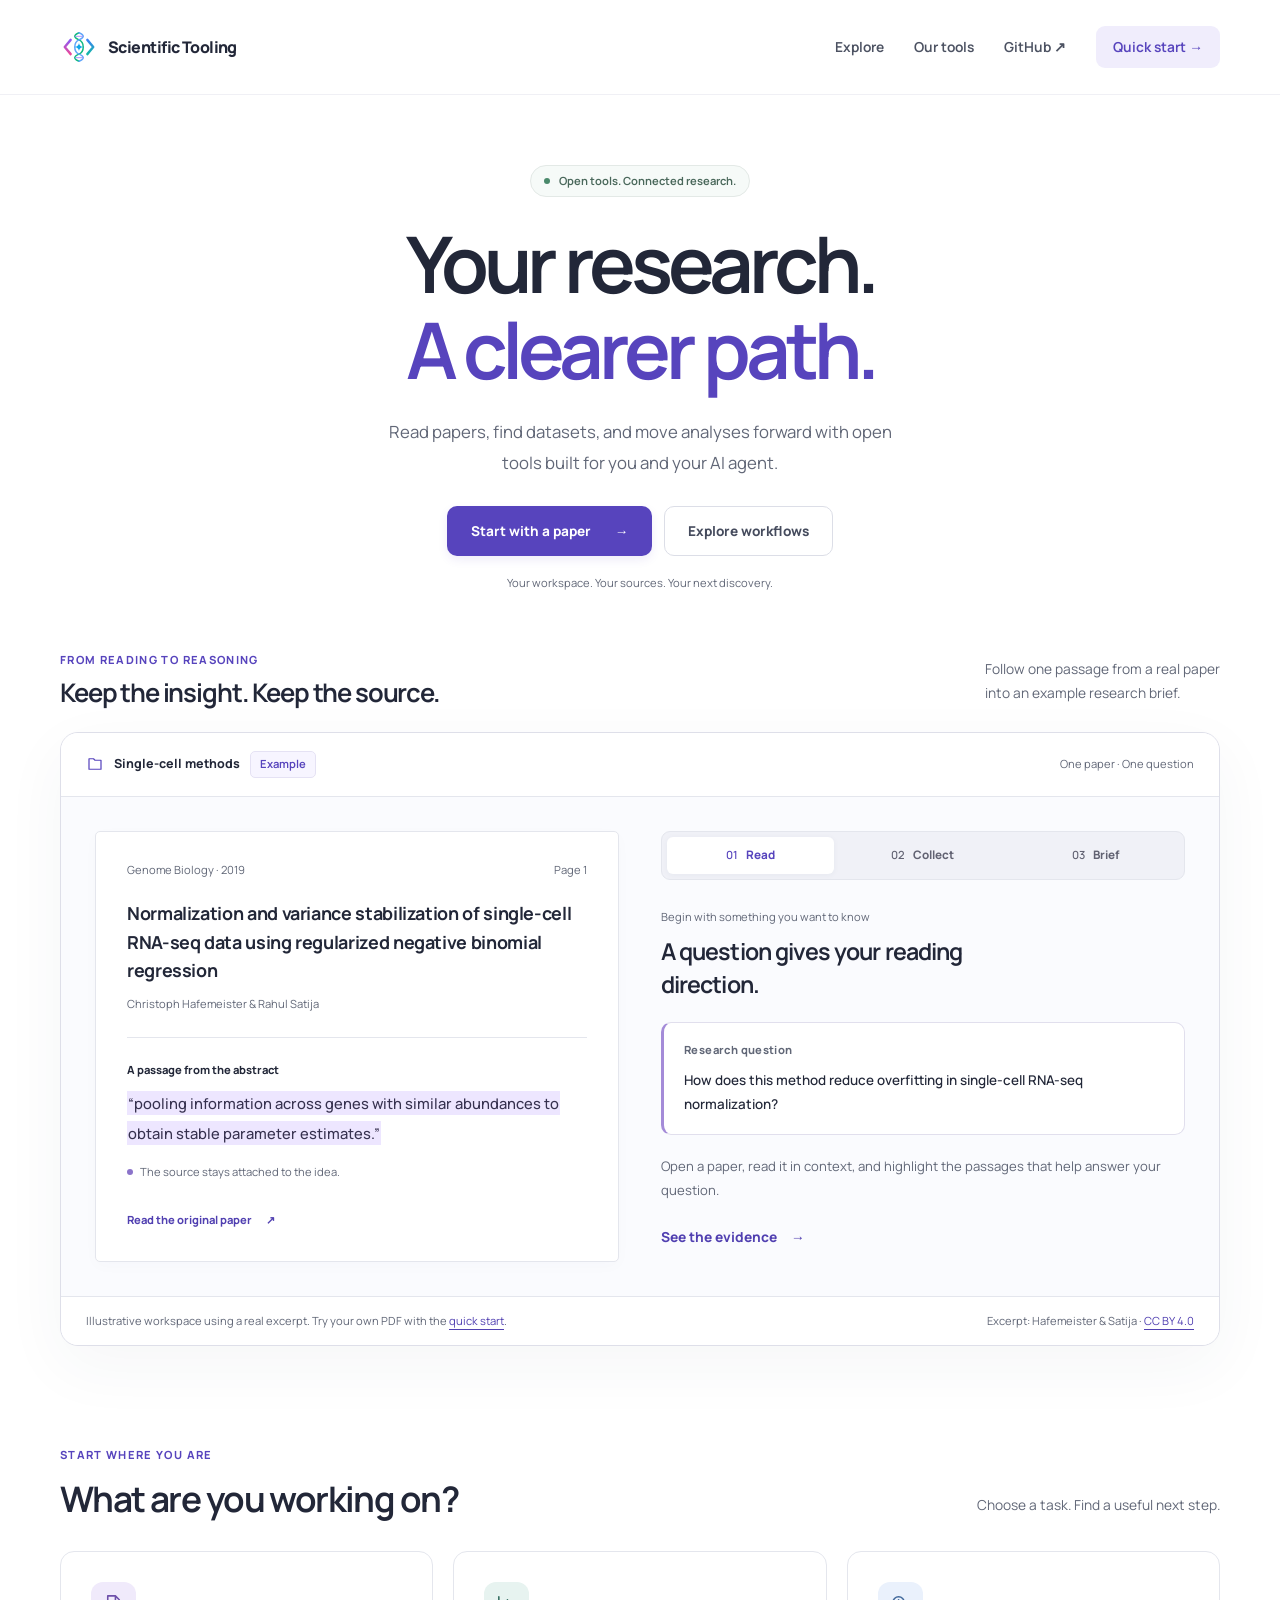
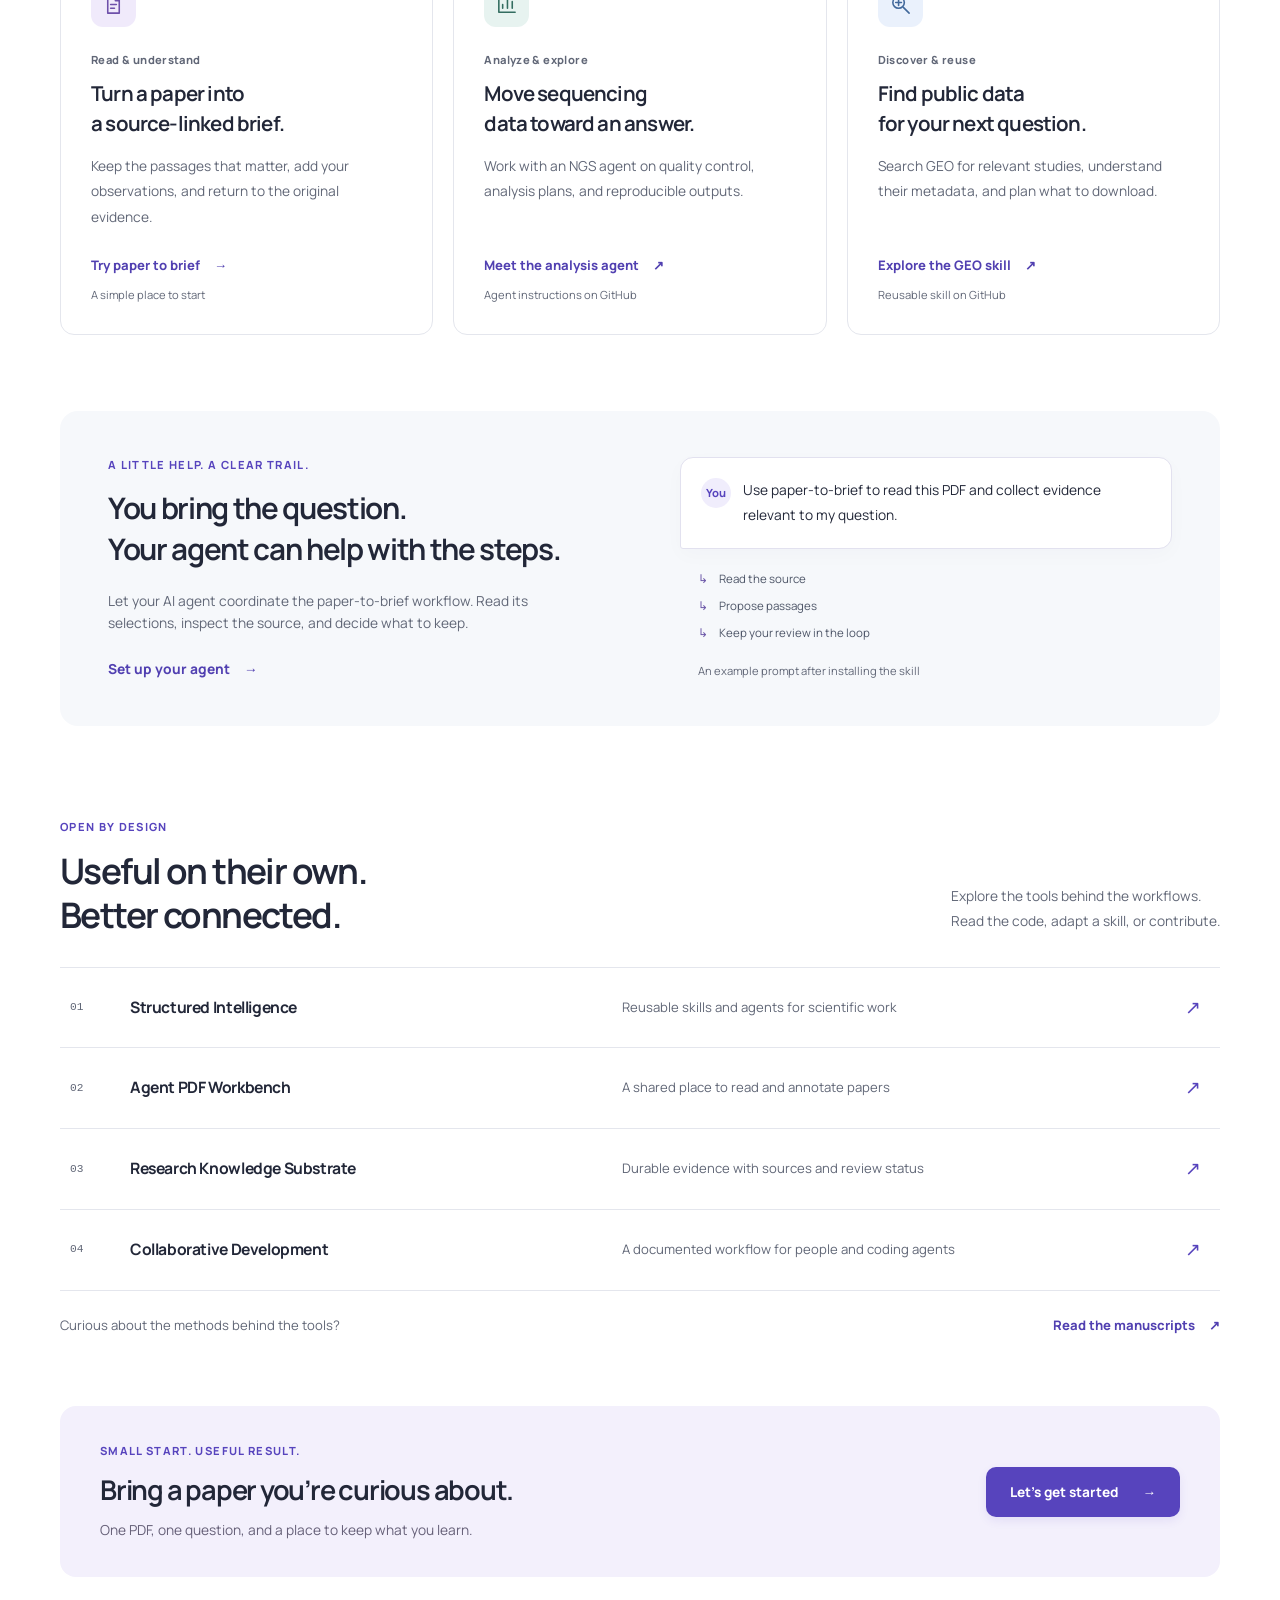
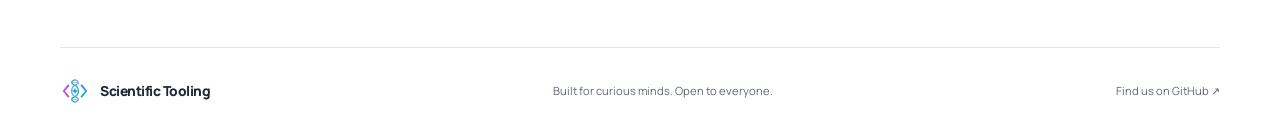
==== commit 60fd8e0b: "Redesign the website around connected research workflows" ====
--- a/index.html
+++ b/index.html
@@ -3,112 +3,17 @@
   <head>
     <meta charset="UTF-8" />
     <meta name="viewport" content="width=device-width, initial-scale=1.0" />
-    <title>Scientific Tooling | Reusable Scientific Workflows</title>
+    <title>Scientific Tooling | Your research. A clearer path.</title>
     <meta
       name="description"
-      content="Scientific Tooling is a public-facing home for reusable scientific workflows, manuscript-style documentation, and local-first AI interface layers for research."
+      content="Read papers, find datasets, and move analyses forward with open tools built for you and your AI agent. Start with one PDF and a source-linked brief."
     />
-    <meta
-      name="keywords"
-      content="scientific tooling, reusable scientific workflows, AI research workflows, scientific automation, local AI tools, research infrastructure"
-    />
-    <meta name="author" content="Ming Zhang" />
-    <meta
-      name="robots"
-      content="index,follow,max-image-preview:large,max-snippet:-1,max-video-preview:-1"
-    />
-    <meta
-      name="googlebot"
-      content="index,follow,max-image-preview:large,max-snippet:-1,max-video-preview:-1"
-    />
-    <meta name="theme-color" content="#08786e" />
+    <meta name="theme-color" content="#ffffff" />
     <meta name="color-scheme" content="light only" />
     <link rel="canonical" href="https://scientifictooling.org/" />
     <link rel="icon" href="./logo.svg" type="image/svg+xml" />
     <link rel="apple-touch-icon" href="./logo.png" />
     <link rel="manifest" href="./site.webmanifest" />
-
-    <meta property="og:type" content="website" />
-    <meta property="og:site_name" content="Scientific Tooling" />
-    <meta
-      property="og:title"
-      content="Scientific Tooling | Reusable Scientific Workflows"
-    />
-    <meta
-      property="og:description"
-      content="A public-facing home for reusable scientific workflows, inspectable manuscripts, and local-first AI interface layers."
-    />
-    <meta property="og:url" content="https://scientifictooling.org/" />
-    <meta
-      property="og:image"
-      content="https://scientifictooling.org/social-preview.png"
-    />
-    <meta property="og:image:type" content="image/png" />
-    <meta property="og:image:width" content="1200" />
-    <meta property="og:image:height" content="630" />
-    <meta
-      property="og:image:alt"
-      content="Scientific Tooling social preview card"
-    />
-
-    <meta name="twitter:card" content="summary_large_image" />
-    <meta
-      name="twitter:title"
-      content="Scientific Tooling | Reusable Scientific Workflows"
-    />
-    <meta
-      name="twitter:description"
-      content="A public-facing home for reusable scientific workflows, inspectable manuscripts, and local-first AI interface layers."
-    />
-    <meta
-      name="twitter:image"
-      content="https://scientifictooling.org/social-preview.png"
-    />
-
-    <script type="application/ld+json">
-      {
-        "@context": "https://schema.org",
-        "@graph": [
-          {
-            "@type": "WebSite",
-            "@id": "https://scientifictooling.org/#website",
-            "url": "https://scientifictooling.org/",
-            "name": "Scientific Tooling",
-            "description": "A public-facing home for reusable scientific workflows and local AI-assisted research infrastructure.",
-            "publisher": {
-              "@id": "https://scientifictooling.org/#organization"
-            }
-          },
-          {
-            "@type": "Organization",
-            "@id": "https://scientifictooling.org/#organization",
-            "name": "Scientific Tooling",
-            "url": "https://scientifictooling.org/",
-            "logo": {
-              "@type": "ImageObject",
-              "url": "https://scientifictooling.org/logo.svg"
-            },
-            "sameAs": ["https://github.com/Scientific-Tooling"]
-          },
-          {
-            "@type": "CollectionPage",
-            "@id": "https://scientifictooling.org/#page",
-            "url": "https://scientifictooling.org/",
-            "name": "Scientific Tooling",
-            "isPartOf": {
-              "@id": "https://scientifictooling.org/#website"
-            },
-            "about": {
-              "@id": "https://scientifictooling.org/#organization"
-            },
-            "primaryImageOfPage": {
-              "@type": "ImageObject",
-              "url": "https://scientifictooling.org/social-preview.png"
-            }
-          }
-        ]
-      }
-    </script>
     <link
       rel="preload"
       href="/assets/fonts/manrope-latin.woff2"
@@ -116,536 +21,437 @@
       type="font/woff2"
       crossorigin
     />
-    <link
-      rel="preload"
-      href="/assets/fonts/source-serif-4-latin.woff2"
-      as="font"
-      type="font/woff2"
-      crossorigin
-    />
     <link rel="stylesheet" href="./theme.css" />
     <link rel="stylesheet" href="./site.css" />
+    <script src="./site.js" defer></script>
+    <meta property="og:type" content="website" />
+    <meta property="og:site_name" content="Scientific Tooling" />
+    <meta property="og:title" content="Your research. A clearer path." />
+    <meta
+      property="og:description"
+      content="Open tools for reading papers, finding datasets, and moving science forward. Built for you and your AI agent."
+    />
+    <meta property="og:url" content="https://scientifictooling.org/" />
+    <meta
+      property="og:image"
+      content="https://scientifictooling.org/social-preview.png"
+    />
+    <meta property="og:image:width" content="1200" />
+    <meta property="og:image:height" content="630" />
+    <meta
+      property="og:image:alt"
+      content="Scientific Tooling. Your research. A clearer path. Read, collect, and build a source-linked brief."
+    />
+    <meta name="twitter:card" content="summary_large_image" />
+    <script type="application/ld+json">
+      {
+        "@context": "https://schema.org",
+        "@type": "WebSite",
+        "name": "Scientific Tooling",
+        "url": "https://scientifictooling.org/",
+        "description": "Open tools for connected research workflows.",
+        "publisher": {
+          "@type": "Organization",
+          "name": "Scientific Tooling",
+          "url": "https://scientifictooling.org/",
+          "logo": "https://scientifictooling.org/logo.svg",
+          "sameAs": ["https://github.com/Scientific-Tooling"]
+        }
+      }
+    </script>
   </head>
   <body>
     <a class="skip-link" href="#main">Skip to content</a>
-    <div class="page-shell">
-      <header class="hero">
-        <nav class="topbar" aria-label="Primary">
-          <a class="brand" href="#top" aria-label="Scientific Tooling home">
-            <img src="./logo.svg" alt="" width="40" height="40" />
-            <span>Scientific Tooling</span>
-          </a>
-          <div class="topbar-links">
-            <a class="nav-start" href="./guides/paper-to-brief/">Quick start</a>
-            <a href="#projects">Projects</a>
-            <a href="#manuscripts">Manuscripts</a>
-            <a href="https://github.com/Scientific-Tooling">GitHub</a>
-          </div>
-        </nav>
-
-        <section class="hero-grid" id="top">
-          <div class="hero-copy">
-            <p class="eyebrow">Open tools for scientific work</p>
-            <h1 class="title-hero">
-              Scientific workflows,<span>ready to reuse.</span>
-            </h1>
-            <p class="lede">
-              Read papers, keep the evidence, and run scientific methods with
-              tools you can inspect. Bring your own question. Build on the work.
-            </p>
-            <div class="hero-actions">
-              <a class="button button-primary" href="./guides/paper-to-brief/"
-                >Try the quick start <span aria-hidden="true">↗</span></a
+    <header class="site-header">
+      <nav class="topbar container" aria-label="Primary">
+        <a class="brand" href="./" aria-label="Scientific Tooling home"
+          ><img src="./logo.svg" width="38" height="38" alt="" /><span
+            >Scientific Tooling</span
+          ></a
+        >
+        <div class="topbar-links">
+          <a href="#workflows">Explore</a><a href="#projects">Our tools</a
+          ><a href="https://github.com/Scientific-Tooling"
+            >GitHub <span aria-hidden="true">↗</span></a
+          ><a class="nav-cta" href="./guides/paper-to-brief/"
+            >Quick start <span aria-hidden="true">→</span></a
+          >
+        </div>
+      </nav>
+    </header>
+    <main id="main">
+      <section class="home-hero container" aria-labelledby="hero-title">
+        <p class="hero-label">
+          <span class="status-dot" aria-hidden="true"></span> Open tools.
+          Connected research.
+        </p>
+        <h1 id="hero-title">
+          Your research.<br /><span>A clearer path.</span>
+        </h1>
+        <p class="hero-description">
+          Read papers, find datasets, and move analyses forward with open tools
+          built for you and your AI agent.
+        </p>
+        <div class="hero-actions">
+          <a class="button button-primary" href="./guides/paper-to-brief/"
+            >Start with a paper <span aria-hidden="true">→</span></a
+          ><a class="button button-secondary" href="#workflows"
+            >Explore workflows</a
+          >
+        </div>
+        <p class="hero-note">
+          Your workspace. Your sources. Your next discovery.
+        </p>
+      </section>
+      <section
+        class="example-section container"
+        aria-labelledby="example-title"
+      >
+        <div class="section-heading example-heading">
+          <div>
+            <p class="eyebrow">From reading to reasoning</p>
+            <h2 id="example-title">Keep the insight. Keep the source.</h2>
+          </div>
+          <p>
+            Follow one passage from a real paper<br class="desktop-break" />
+            into an example research brief.
+          </p>
+        </div>
+        <div class="example-workspace">
+          <div class="workspace-topbar">
+            <div class="workspace-name">
+              <svg class="icon" viewBox="0 0 24 24" aria-hidden="true">
+                <path d="M4 5h6l2 2h8v12H4z" />
+              </svg>
+              Single-cell methods <span class="example-badge">Example</span>
+            </div>
+            <span class="workspace-meta">One paper · One question</span>
+          </div>
+          <div class="workspace-body">
+            <article class="paper-preview" aria-labelledby="paper-title">
+              <div class="paper-meta">
+                <span>Genome Biology · 2019</span><span>Page 1</span>
+              </div>
+              <h3 id="paper-title">
+                Normalization and variance stabilization of single-cell RNA-seq
+                data using regularized negative binomial regression
+              </h3>
+              <p class="paper-authors">
+                Christoph Hafemeister &amp; Rahul Satija
+              </p>
+              <div class="paper-rule"></div>
+              <p class="paper-section-label">A passage from the abstract</p>
+              <blockquote id="source-passage" tabindex="-1">
+                <mark
+                  >“pooling information across genes with similar abundances to
+                  obtain stable parameter estimates.”</mark
+                >
+              </blockquote>
+              <p class="passage-caption">
+                <span class="selection-dot" aria-hidden="true"></span> The
+                source stays attached to the idea.
+              </p>
+              <a
+                class="text-link source-link"
+                href="https://link.springer.com/content/pdf/10.1186/s13059-019-1874-1.pdf#page=1"
+                >Read the original paper <span aria-hidden="true">↗</span></a
               >
-              <a class="button button-secondary" href="#projects"
-                >Explore the projects</a
+            </article>
+            <div class="research-preview">
+              <nav class="demo-tabs" aria-label="Example stages">
+                <a id="tab-read" href="#demo-read"><span>01</span> Read</a
+                ><a id="tab-collect" href="#demo-collect"
+                  ><span>02</span> Collect</a
+                ><a id="tab-brief" href="#demo-brief"><span>03</span> Brief</a>
+              </nav>
+              <section
+                class="demo-panel"
+                id="demo-read"
+                aria-labelledby="read-heading"
               >
+                <p class="panel-kicker">
+                  Begin with something you want to know
+                </p>
+                <h3 id="read-heading">
+                  A question gives your reading direction.
+                </h3>
+                <div class="question-box">
+                  <span class="small-label">Research question</span>
+                  <p>
+                    How does this method reduce overfitting in single-cell
+                    RNA-seq normalization?
+                  </p>
+                </div>
+                <p class="panel-description">
+                  Open a paper, read it in context, and highlight the passages
+                  that help answer your question.
+                </p>
+                <a class="demo-next text-link" href="#demo-collect"
+                  >See the evidence <span aria-hidden="true">→</span></a
+                >
+              </section>
+              <section
+                class="demo-panel"
+                id="demo-collect"
+                aria-labelledby="collect-heading"
+              >
+                <p class="panel-kicker">Connect the passage to your question</p>
+                <h3 id="collect-heading">An observation you can trace.</h3>
+                <div class="evidence-note">
+                  <div class="note-heading">
+                    <span class="small-label">Example interpretation</span
+                    ><span class="review-badge">Unreviewed</span>
+                  </div>
+                  <p>
+                    The authors share information between similarly abundant
+                    genes to stabilize the fitted model.
+                  </p>
+                  <a href="#source-passage"
+                    >Source passage · page 1
+                    <span aria-hidden="true">↗</span></a
+                  >
+                </div>
+                <p class="panel-description">
+                  Inspect the quote and your note before importing. Keeping an
+                  observation does not mark it as reviewed.
+                </p>
+                <a class="demo-next text-link" href="#demo-brief"
+                  >See the brief <span aria-hidden="true">→</span></a
+                >
+              </section>
+              <section
+                class="demo-panel"
+                id="demo-brief"
+                aria-labelledby="brief-heading"
+              >
+                <p class="panel-kicker">Leave with something you can use</p>
+                <h3 id="brief-heading">A brief with a path back.</h3>
+                <div class="brief-note">
+                  <span class="small-label">Example brief · 1 observation</span>
+                  <p>
+                    In this paper, regularization pools information across
+                    similarly abundant genes to address overfitting.
+                    <a href="#source-passage" aria-label="Source 1, page 1"
+                      >[1]</a
+                    >
+                  </p>
+                  <div class="brief-reference">
+                    [1] Hafemeister &amp; Satija, 2019 · p. 1<br />Interpretation:
+                    unreviewed
+                  </div>
+                </div>
+                <a
+                  class="text-link"
+                  href="./examples/single-cell-brief.md"
+                  download
+                  >Download this example <span aria-hidden="true">↓</span></a
+                >
+              </section>
             </div>
-            <ul class="hero-notes" aria-label="Platform principles">
-              <li>Open source</li>
-              <li>Local workflows</li>
-              <li>Evidence you can trace</li>
-            </ul>
-          </div>
-          <aside class="hero-panel" aria-label="PDF-to-brief workflow">
-            <div class="panel-heading">
-              <span>Your first workflow</span><span aria-hidden="true">↗</span>
+          </div>
+          <div class="workspace-footnote">
+            <p>
+              Illustrative workspace using a real excerpt. Try your own PDF with
+              the <a href="./guides/paper-to-brief/">quick start</a>.
+            </p>
+            <p>
+              Excerpt: Hafemeister &amp; Satija ·
+              <a href="https://creativecommons.org/licenses/by/4.0/"
+                >CC BY 4.0</a
+              >
+            </p>
+          </div>
+        </div>
+      </section>
+      <section
+        class="workflow-section container"
+        id="workflows"
+        aria-labelledby="workflows-title"
+      >
+        <div class="section-heading">
+          <div>
+            <p class="eyebrow">Start where you are</p>
+            <h2 id="workflows-title">What are you working on?</h2>
+          </div>
+          <p>Choose a task. Find a useful next step.</p>
+        </div>
+        <div class="workflow-grid">
+          <article class="workflow-card paper-workflow">
+            <div class="workflow-icon">
+              <svg class="icon" viewBox="0 0 24 24" aria-hidden="true">
+                <path d="M6 3h8l4 4v14H6zM14 3v5h4M9 12h6M9 16h4" />
+              </svg>
             </div>
-            <h2>One paper.<br />A connected evidence trail.</h2>
-            <ol class="journey">
-              <li>
-                <span class="journey-number" aria-hidden="true">01</span>
-                <div>
-                  <h3>Read the source</h3>
-                  <p>Open your PDF with a question in mind.</p>
-                </div>
-              </li>
-              <li>
-                <span class="journey-number" aria-hidden="true">02</span>
-                <div>
-                  <h3>Keep what matters</h3>
-                  <p>Highlight passages and review the evidence.</p>
-                </div>
-              </li>
-              <li>
-                <span class="journey-number" aria-hidden="true">03</span>
-                <div>
-                  <h3>Return to the original</h3>
-                  <p>Download a brief with links to supporting passages.</p>
-                </div>
-              </li>
-            </ol>
-            <a class="panel-link" href="./guides/paper-to-brief/"
-              >Start with your paper <span aria-hidden="true">→</span></a
+            <p class="small-label">Read &amp; understand</p>
+            <h3>Turn a paper into<br />a source-linked brief.</h3>
+            <p>
+              Keep the passages that matter, add your observations, and return
+              to the original evidence.
+            </p>
+            <a class="text-link" href="./guides/paper-to-brief/"
+              >Try paper to brief <span aria-hidden="true">→</span></a
+            ><span class="workflow-tag">A simple place to start</span>
+          </article>
+          <article class="workflow-card analysis-workflow">
+            <div class="workflow-icon">
+              <svg class="icon" viewBox="0 0 24 24" aria-hidden="true">
+                <path d="M4 4v16h17M8 16v-4M13 16V7M18 16v-7" />
+              </svg>
+            </div>
+            <p class="small-label">Analyze &amp; explore</p>
+            <h3>Move sequencing<br />data toward an answer.</h3>
+            <p>
+              Work with an NGS agent on quality control, analysis plans, and
+              reproducible outputs.
+            </p>
+            <a
+              class="text-link"
+              href="https://github.com/Scientific-Tooling/structured-intelligence/blob/main/agents/ngs-analysis-expert/AGENT.md"
+              >Meet the analysis agent <span aria-hidden="true">↗</span></a
+            ><span class="workflow-tag">Agent instructions on GitHub</span>
+          </article>
+          <article class="workflow-card data-workflow">
+            <div class="workflow-icon">
+              <svg class="icon" viewBox="0 0 24 24" aria-hidden="true">
+                <circle cx="10" cy="10" r="6" />
+                <path d="m15 15 6 6M7 10h6M10 7v6" />
+              </svg>
+            </div>
+            <p class="small-label">Discover &amp; reuse</p>
+            <h3>Find public data<br />for your next question.</h3>
+            <p>
+              Search GEO for relevant studies, understand their metadata, and
+              plan what to download.
+            </p>
+            <a
+              class="text-link"
+              href="https://github.com/Scientific-Tooling/structured-intelligence/blob/main/skills/search-geo/SKILL.md"
+              >Explore the GEO skill <span aria-hidden="true">↗</span></a
+            ><span class="workflow-tag">Reusable skill on GitHub</span>
+          </article>
+        </div>
+      </section>
+      <section
+        class="agent-section container"
+        id="why"
+        aria-labelledby="agent-title"
+      >
+        <div class="agent-copy">
+          <p class="eyebrow">A little help. A clear trail.</p>
+          <h2 id="agent-title">
+            You bring the question.<br />Your agent can help with the steps.
+          </h2>
+          <p>
+            Let your AI agent coordinate the paper-to-brief workflow. Read its
+            selections, inspect the source, and decide what to keep.
+          </p>
+          <a
+            class="text-link"
+            href="./guides/paper-to-brief/#prefer-to-ask-your-agent"
+            >Set up your agent <span aria-hidden="true">→</span></a
+          >
+        </div>
+        <div class="agent-example">
+          <div class="prompt-bubble">
+            <span class="prompt-avatar" aria-hidden="true">You</span>
+            <p>
+              Use paper-to-brief to read this PDF and collect evidence relevant
+              to my question.
+            </p>
+          </div>
+          <div class="agent-steps">
+            <span><span aria-hidden="true">↳</span> Read the source</span
+            ><span><span aria-hidden="true">↳</span> Propose passages</span
+            ><span
+              ><span aria-hidden="true">↳</span> Keep your review in the
+              loop</span
             >
-          </aside>
-        </section>
-      </header>
-
-      <main id="main">
-        <section class="section" id="projects">
-          <div class="section-heading">
-            <p class="eyebrow">Current Projects</p>
-            <h2 class="title-section">
-              Find the right tool for your next question.
+          </div>
+          <p class="agent-example-label">
+            An example prompt after installing the skill
+          </p>
+        </div>
+      </section>
+      <section
+        class="tools-section container"
+        id="projects"
+        aria-labelledby="tools-title"
+      >
+        <div class="section-heading">
+          <div>
+            <p class="eyebrow">Open by design</p>
+            <h2 id="tools-title">
+              Useful on their own.<br />Better connected.
             </h2>
           </div>
-          <div class="card-grid">
-            <article class="feature-card">
-              <p class="card-tag">Flagship Repository</p>
-              <h3>Structured Intelligence</h3>
-              <p>
-                54 reusable local skills across NGS, RNA-seq, single-cell
-                RNA-seq, metagenomics, statistical analysis, protein
-                thermostability prediction and design, public database search
-                and download, and literature retrieval — orchestrated by two
-                expert agents.
-              </p>
-              <details class="project-details">
-                <summary>Explore capabilities</summary>
-                <ul>
-                  <li>
-                    End-to-end NGS pipelines: WGS/WES variant calling, RNA-seq
-                    DE, scRNA-seq, and metagenomics
-                  </li>
-                  <li>
-                    Statistical analysis suite: distribution fitting, GLMs,
-                    Bayesian estimation, survival analysis, PCA, and clustering
-                  </li>
-                  <li>
-                    Protein thermostability: Tm prediction and mutation design
-                    with bioactivity-preserving constraints
-                  </li>
-                  <li>
-                    Public archive access: SRA, GEO, ENA, GSA, NCBI Datasets,
-                    and GDC
-                  </li>
-                  <li>
-                    NCBI E-utilities and RPS-BLAST skills with manuscript-style
-                    documentation
-                  </li>
-                </ul>
-              </details>
-              <div class="artifact-row">
-                <span>54 skills</span>
-                <span>2 agents</span>
-                <span>3 manuscripts</span>
-              </div>
-              <div class="card-links">
-                <a href="./structured-intelligence/">Open project site</a>
-                <a
-                  href="https://github.com/Scientific-Tooling/structured-intelligence"
-                  >Open repository</a
-                >
-              </div>
-            </article>
-
-            <article class="feature-card">
-              <p class="card-tag">Research Infrastructure</p>
-              <h3>Research Knowledge Substrate</h3>
-              <p>
-                An agent-first local research graph system for ingesting papers,
-                extracting structured research objects, querying evidence, and
-                serving a queryable local workspace. Packaged for PyPI
-                distribution.
-              </p>
-              <details class="project-details">
-                <summary>Explore capabilities</summary>
-                <ul>
-                  <li>
-                    Ingest PDFs, DOI, arXiv, PMID, and canonical paper URLs with
-                    automatic PDF acquisition
-                  </li>
-                  <li>
-                    Extract claims, methods, datasets, and concepts; build a
-                    typed graph of evidence relations
-                  </li>
-                  <li>Hybrid lexical/semantic search with local embeddings</li>
-                  <li>
-                    Agent-facing CLI and HTTP service with bundled skill export
-                    for Codex and Claude Code
-                  </li>
-                </ul>
-              </details>
-              <div class="artifact-row">
-                <span>SQLite graph store</span>
-                <span>CLI + HTTP API</span>
-                <span>PyPI package</span>
-              </div>
-              <div class="card-links">
-                <a
-                  href="https://github.com/Scientific-Tooling/research-knowledge-substrate"
-                  >Open repository</a
-                >
-                <a href="./guides/paper-to-brief/">PDF-to-brief quick start</a>
-              </div>
-            </article>
-
-            <article class="feature-card">
-              <p class="card-tag">AI Reading Interface</p>
-              <h3>Agent PDF Workbench</h3>
-              <p>
-                An agent-aware PDF workspace that exposes paper reading
-                sessions, structured user interaction events, and durable
-                annotations to AI agents via MCP. Bridges the gap between
-                passive PDF reading and agent-grounded literature review.
-              </p>
-              <details class="project-details">
-                <summary>Explore capabilities</summary>
-                <ul>
-                  <li>
-                    Local PDF.js viewer with event capture: page changes,
-                    highlights, copies, and comments
-                  </li>
-                  <li>
-                    Durable SQLite event store and annotation/note CRUD —
-                    replayable across conversations
-                  </li>
-                  <li>
-                    MCP server entrypoint for Codex and Claude Code tool
-                    integration
-                  </li>
-                  <li>
-                    React + TypeScript frontend; Python backend; full E2E test
-                    suite
-                  </li>
-                </ul>
-              </details>
-              <div class="artifact-row">
-                <span>MCP server</span>
-                <span>local viewer</span>
-                <span>event store</span>
-              </div>
-              <div class="card-links">
-                <a
-                  href="https://github.com/Scientific-Tooling/agent-pdf-workbench"
-                  >Open repository</a
-                >
-                <a href="./guides/paper-to-brief/">PDF-to-brief quick start</a>
-              </div>
-            </article>
-
-            <article class="feature-card">
-              <p class="card-tag">Agent Development Infrastructure</p>
-              <h3>Collaborative Development Workflow</h3>
-              <p>
-                A Codex skill for scoped, multi-agent software changes with
-                explicit planning, single-writer boundaries, immutable review
-                snapshots, fail-closed recovery, and accountable local commits.
-              </p>
-              <details class="project-details">
-                <summary>Explore capabilities</summary>
-                <ul>
-                  <li>
-                    Impact-scoped plans and typed TaskSpec contracts for
-                    delegated work
-                  </li>
-                  <li>
-                    One-writer workspace discipline with isolated-worktree
-                    guidance
-                  </li>
-                  <li>
-                    Content-addressed review snapshots with runtime-bound
-                    reports and coverage proofs
-                  </li>
-                  <li>
-                    Explicit timeout, cancellation, partial-work, and
-                    replacement-review recovery
-                  </li>
-                </ul>
-              </details>
-              <div class="artifact-row">
-                <span>Codex skill</span>
-                <span>review recovery</span>
-                <span>MIT license</span>
-              </div>
-              <div class="card-links">
-                <a
-                  href="https://github.com/Scientific-Tooling/collaborative-development-workflow"
-                  >Open repository</a
-                >
-              </div>
-            </article>
-
-            <article class="feature-card" id="manuscripts">
-              <p class="card-tag">Publication Layer</p>
-              <h3>Structured Intelligence Manuscript Series</h3>
-              <p>
-                Publication-style web pages that explain why the workflows
-                matter, where operational barriers exist, and how an independent
-                AI interface layer can improve reuse without hiding the original
-                method.
-              </p>
-              <details class="project-details">
-                <summary>Explore capabilities</summary>
-                <ul>
-                  <li>
-                    Web editions for NCBI E-utilities, RPS-BLAST, and NGS
-                    Analysis Expert
-                  </li>
-                  <li>
-                    Availability, limitations, and positioning written for
-                    scientists
-                  </li>
-                  <li>Markdown sources preserved for citation and revision</li>
-                </ul>
-              </details>
-              <div class="artifact-row">
-                <span>web manuscripts</span>
-                <span>markdown source</span>
-                <span>availability notes</span>
-              </div>
-              <div class="card-links">
-                <a href="./structured-intelligence/manuscripts/"
-                  >Read manuscripts</a
-                >
-                <a href="./structured-intelligence/#skills"
-                  >See flagship skills</a
-                >
-              </div>
-            </article>
-          </div>
-        </section>
-
-        <section class="section thesis" id="why">
-          <div class="section-heading">
-            <p class="eyebrow">Why this matters</p>
-            <h2 class="title-section">
-              Methods worth sharing. Work others can build on.
-            </h2>
-          </div>
-          <div class="thesis-grid">
-            <article class="thesis-card">
-              <h3>Operational knowledge is still too private</h3>
-              <p>
-                Valuable work often depends on tacit prompts, undocumented shell
-                history, and fragile habits that do not survive handoff across
-                people, labs, or time.
-              </p>
-            </article>
-            <article class="thesis-card">
-              <h3>Powerful scientific tools remain hard to operationalize</h3>
-              <p>
-                APIs, command-line programs, and data resources are often strong
-                in capability but weak in day-to-day transferability. The
-                missing layer is frequently method packaging rather than new
-                algorithms.
-              </p>
-            </article>
-            <article class="thesis-card">
-              <h3>
-                Reusable skills can turn one-off routines into infrastructure
-              </h3>
-              <p>
-                A published skill can preserve exact commands, references,
-                output expectations, and safety constraints while making a
-                workflow easier to invoke and easier to teach.
-              </p>
-            </article>
-          </div>
-        </section>
-
-        <section class="section workflow-band">
-          <div class="section-heading">
-            <p class="eyebrow">Platform Structure</p>
-            <h2 class="title-section">A connected, open research toolkit.</h2>
-          </div>
-          <div class="workflow-frame">
-            <div class="workflow-step">
-              <span>1</span>
-              <h3>Organization</h3>
-              <p>
-                Scientific Tooling serves as the umbrella brand and
-                public-facing site.
-              </p>
-            </div>
-            <div class="workflow-step">
-              <span>2</span>
-              <h3>Repository</h3>
-              <p>
-                Structured Intelligence is the flagship repository and active
-                implementation surface.
-              </p>
-            </div>
-            <div class="workflow-step">
-              <span>3</span>
-              <h3>Manuscripts</h3>
-              <p>
-                Formal web editions translate reusable workflows into scientific
-                prose.
-              </p>
-            </div>
-            <div class="workflow-step">
-              <span>4</span>
-              <h3>Reuse</h3>
-              <p>
-                Researchers can inspect, rerun, critique, and extend the
-                operational layer.
-              </p>
-            </div>
-          </div>
-          <div class="workflow-note">
-            <p>
-              The point of this structure is clarity. The domain and
-              organization describe the broader initiative; the project path
-              identifies the current flagship implementation.
-            </p>
-          </div>
-        </section>
-
-        <section class="section manuscripts">
-          <div class="section-heading">
-            <p class="eyebrow">Publishing Model</p>
-            <h2 class="title-section">
-              The method is part of the publication.
-            </h2>
-          </div>
-          <div class="manuscript-strip">
-            <div>
-              <h3>What gets published</h3>
-              <p>
-                Skills, scripts, references, manuscripts, validation rules, and
-                reproducible output expectations. The goal is to make scientific
-                operations public enough to inspect and teach.
-              </p>
-            </div>
-            <div>
-              <h3>What remains explicit</h3>
-              <p>
-                This is an independent, unofficial AI interaction layer around
-                upstream tools and services. It does not replace original
-                software, databases, or expert judgment, and it does not imply
-                endorsement.
-              </p>
-            </div>
-          </div>
-        </section>
-
-        <section class="section repository">
-          <div class="repo-panel">
-            <div>
-              <p class="eyebrow">Organization</p>
-              <h2>Built in the open. Ready to extend.</h2>
-              <p>
-                The domain and organization name support a broader initiative
-                now spanning four active repositories: Structured Intelligence
-                for skill-based scientific workflows, Research Knowledge
-                Substrate for local paper graph management, and Agent PDF
-                Workbench for agent-aware literature reading, plus Collaborative
-                Development Workflow for accountable multi-agent software
-                development.
-              </p>
-              <p class="repo-note">
-                The broader initiative adds an independent AI interface layer
-                around existing scientific tools and services. It does not claim
-                ownership of upstream software, databases, or documentation, and
-                it does not imply endorsement by the original authors or
-                institutions.
-              </p>
-              <div class="hero-actions repo-actions">
-                <a
-                  class="button button-primary"
-                  href="https://github.com/Scientific-Tooling"
-                >
-                  Open GitHub organization
-                </a>
-                <a
-                  class="button button-secondary"
-                  href="./structured-intelligence/"
-                >
-                  Visit flagship project
-                </a>
-              </div>
-            </div>
-            <dl class="repo-meta">
-              <div>
-                <dt>Organization</dt>
-                <dd>
-                  <a href="https://github.com/Scientific-Tooling">
-                    github.com/Scientific-Tooling
-                  </a>
-                </dd>
-              </div>
-              <div>
-                <dt>Flagship repository</dt>
-                <dd>
-                  <a
-                    href="https://github.com/Scientific-Tooling/structured-intelligence"
-                  >
-                    structured-intelligence
-                  </a>
-                </dd>
-              </div>
-              <div>
-                <dt>Research graph</dt>
-                <dd>
-                  <a
-                    href="https://github.com/Scientific-Tooling/research-knowledge-substrate"
-                  >
-                    research-knowledge-substrate
-                  </a>
-                </dd>
-              </div>
-              <div>
-                <dt>PDF workspace</dt>
-                <dd>
-                  <a
-                    href="https://github.com/Scientific-Tooling/agent-pdf-workbench"
-                  >
-                    agent-pdf-workbench
-                  </a>
-                </dd>
-              </div>
-              <div>
-                <dt>Development workflow</dt>
-                <dd>
-                  <a
-                    href="https://github.com/Scientific-Tooling/collaborative-development-workflow"
-                  >
-                    collaborative-development-workflow
-                  </a>
-                </dd>
-              </div>
-              <div>
-                <dt>License</dt>
-                <dd>MIT</dd>
-              </div>
-              <div>
-                <dt>Current focus</dt>
-                <dd>
-                  Reusable skills, local research graphs, agent-aware reading,
-                  development workflows, and manuscripts
-                </dd>
-              </div>
-            </dl>
-          </div>
-        </section>
-      </main>
-
-      <footer class="footer">
-        <p>Scientific Tooling</p>
-        <p>Language on the outside. Shared scientific method underneath.</p>
-      </footer>
-    </div>
+          <p>
+            Explore the tools behind the workflows.<br />Read the code, adapt a
+            skill, or contribute.
+          </p>
+        </div>
+        <div class="tool-list">
+          <a class="tool-row" href="./structured-intelligence/"
+            ><span class="tool-number">01</span>
+            <h3>Structured Intelligence</h3>
+            <p>Reusable skills and agents for scientific work</p>
+            <span class="row-arrow" aria-hidden="true">↗</span></a
+          >
+          <a
+            class="tool-row"
+            href="https://github.com/Scientific-Tooling/agent-pdf-workbench"
+            ><span class="tool-number">02</span>
+            <h3>Agent PDF Workbench</h3>
+            <p>A shared place to read and annotate papers</p>
+            <span class="row-arrow" aria-hidden="true">↗</span></a
+          >
+          <a
+            class="tool-row"
+            href="https://github.com/Scientific-Tooling/research-knowledge-substrate"
+            ><span class="tool-number">03</span>
+            <h3>Research Knowledge Substrate</h3>
+            <p>Durable evidence with sources and review status</p>
+            <span class="row-arrow" aria-hidden="true">↗</span></a
+          >
+          <a
+            class="tool-row"
+            href="https://github.com/Scientific-Tooling/collaborative-development-workflow"
+            ><span class="tool-number">04</span>
+            <h3>Collaborative Development</h3>
+            <p>A documented workflow for people and coding agents</p>
+            <span class="row-arrow" aria-hidden="true">↗</span></a
+          >
+        </div>
+        <div class="manuscript-link" id="manuscripts">
+          <p>Curious about the methods behind the tools?</p>
+          <a class="text-link" href="./structured-intelligence/manuscripts/"
+            >Read the manuscripts <span aria-hidden="true">↗</span></a
+          >
+        </div>
+      </section>
+      <section
+        class="closing-section container"
+        aria-labelledby="closing-title"
+      >
+        <div>
+          <p class="eyebrow">Small start. Useful result.</p>
+          <h2 id="closing-title">Bring a paper you’re curious about.</h2>
+          <p>One PDF, one question, and a place to keep what you learn.</p>
+        </div>
+        <a class="button button-primary" href="./guides/paper-to-brief/"
+          >Let’s get started <span aria-hidden="true">→</span></a
+        >
+      </section>
+    </main>
+    <footer class="footer container">
+      <a class="brand" href="./"
+        ><img src="./logo.svg" width="30" height="30" alt="" /><span
+          >Scientific Tooling</span
+        ></a
+      >
+      <p>Built for curious minds. Open to everyone.</p>
+      <a href="https://github.com/Scientific-Tooling"
+        >Find us on GitHub <span aria-hidden="true">↗</span></a
+      >
+    </footer>
   </body>
 </html>
--- a/theme.css
+++ b/theme.css
@@ -44,7 +44,7 @@
     U+2215, U+FEFF, U+FFFD;
 }
 :root {
-  --font-display: "Source Serif 4", Georgia, serif;
+  --font-display: "Manrope", "Segoe UI", sans-serif;
   --font-body: "Manrope", "Segoe UI", sans-serif;
   --font-mono: "SFMono-Regular", Consolas, "Liberation Mono", monospace;
   --eyebrow-size: 0.7rem;
@@ -70,12 +70,12 @@
 h6 {
   margin-top: 0;
   font-family: var(--font-display);
-  font-weight: 500;
+  font-weight: 650;
   letter-spacing: -0.035em;
 }
 .eyebrow {
   margin: 0 0 18px;
-  color: var(--teal, currentColor);
+  color: var(--accent, #5744bd);
   font-size: var(--eyebrow-size);
   font-weight: var(--eyebrow-weight);
   letter-spacing: var(--eyebrow-spacing);
--- a/site.css
+++ b/site.css
@@ -1,630 +1,960 @@
+/* Shared shell and the task-first organization homepage. */
 :root {
-  --canvas: #f7f8f5;
-  --paper: #ffffff;
-  --paper-strong: #ffffff;
-  --ink: #19343a;
-  --muted: #52656a;
-  --line: #dbe3df;
-  --teal: #08786e;
-  --accent-soft: #e8f2ed;
-  --gold: #a86c30;
-  --gold-ink: #875320;
-  --link: #086e65;
-  --link-hover: #064f49;
-  --shadow-soft: 0 4px 16px rgba(25, 52, 58, 0.04);
-  --shadow: 0 18px 45px rgba(25, 52, 58, 0.08);
-  --radius-lg: 16px;
-  --radius-xl: 22px;
-  --max-width: 1184px;
+  --ink: #222738;
+  --muted: #616777;
+  --accent: #5744bd;
+  --link: #5140b1;
+  --teal: var(--accent);
+  --paper: #fff;
+  --bg: #fff;
+  --accent-soft: #f0edfc;
+  --line: #e4e6ed;
+  --max-width: 1160px;
+  --shadow-soft: 0 6px 20px #30385b06;
+  --shadow: 0 20px 64px #30385b0c;
 }
 * {
   box-sizing: border-box;
 }
 html {
   scroll-behavior: smooth;
-  -webkit-text-size-adjust: 100%;
-}
-[id] {
-  scroll-margin-top: 28px;
+  scroll-padding-top: 28px;
 }
 body {
   margin: 0;
   color: var(--ink);
-  background: var(--canvas);
-  font-size: 1rem;
-  line-height: 1.7;
-}
-::selection {
-  color: #153c35;
-  background: #d0e8da;
+  background: var(--bg);
+  line-height: 1.65;
+  -webkit-font-smoothing: antialiased;
 }
 a {
   color: var(--link);
-  text-decoration-thickness: 1px;
-  text-underline-offset: 0.22em;
-  transition:
-    color 150ms,
-    background-color 150ms,
-    border-color 150ms;
+  text-underline-offset: 4px;
 }
 a:hover {
-  color: var(--link-hover);
-}
-:focus-visible {
-  outline: 3px solid var(--teal);
-  outline-offset: 4px;
-  border-radius: 4px;
-}
-img {
-  max-width: 100%;
+  text-decoration-thickness: 2px;
 }
 button,
 input {
   font: inherit;
 }
-.hero,
-.section,
-.footer {
-  width: min(calc(100% - 64px), var(--max-width));
+img {
+  max-width: 100%;
+}
+[hidden] {
+  display: none !important;
+}
+:focus-visible {
+  outline: 3px solid #7661cf;
+  outline-offset: 5px;
+}
+.container {
+  width: min(calc(100% - 80px), var(--max-width));
   margin-inline: auto;
 }
+.skip-link {
+  position: absolute;
+  left: 20px;
+  top: -100px;
+  z-index: 50;
+  padding: 12px 20px;
+  background: var(--ink);
+  color: #fff;
+  border-radius: 8px;
+}
+.skip-link:focus {
+  top: 16px;
+}
+.site-header {
+  border-bottom: 1px solid #f0f0f5;
+}
 .topbar {
   display: flex;
+  align-items: center;
   justify-content: space-between;
-  align-items: center;
-  gap: 24px;
-  min-height: 96px;
-  padding: 22px 0;
-  border-bottom: 1px solid var(--line);
+  gap: 28px;
+  min-height: 94px;
+  padding-block: 20px;
 }
 .brand {
   display: inline-flex;
   align-items: center;
-  gap: 12px;
-  flex-shrink: 0;
+  gap: 10px;
   color: var(--ink);
+  text-decoration: none;
   font-size: 1rem;
   font-weight: 800;
   letter-spacing: -0.035em;
+  flex-shrink: 0;
+}
+.brand img {
+  flex-shrink: 0;
+}
+.topbar-links {
+  display: flex;
+  align-items: center;
+  justify-content: flex-end;
+  gap: 30px;
+  flex-wrap: wrap;
+}
+.topbar-links a {
+  color: #4c5262;
   text-decoration: none;
-}
-.brand img {
-  flex: 0 0 auto;
-  width: 36px;
-  height: 36px;
-}
-.topbar-links {
-  display: flex;
-  align-items: center;
-  flex-wrap: wrap;
-  gap: 6px 20px;
-  font-size: 0.8rem;
-  font-weight: 600;
-}
-.topbar-links a {
+  font-size: 0.86rem;
+  font-weight: 650;
+  padding-block: 8px;
+}
+.topbar-links a:hover {
+  color: var(--accent);
+}
+.topbar-links .nav-cta {
+  color: var(--accent);
+  background: var(--accent-soft);
+  padding: 10px 17px;
+  border-radius: 9px;
+}
+.topbar-links .nav-cta:hover {
+  background: #e8e2fb;
+}
+.button {
   display: inline-flex;
   align-items: center;
-  min-height: 40px;
-  color: var(--muted);
+  justify-content: center;
+  gap: 24px;
+  min-height: 50px;
+  border: 1px solid transparent;
+  border-radius: 10px;
+  padding: 13px 23px;
+  font-size: 0.85rem;
+  font-weight: 750;
   text-decoration: none;
-}
-.topbar-links a:hover {
-  color: var(--teal);
-}
-.topbar-links .nav-start {
-  padding: 0 16px;
-  border: 1px solid #c3d7cd;
-  background: var(--accent-soft);
-  border-radius: 8px;
-  color: var(--link);
-}
-.hero-grid {
-  display: grid;
-  grid-template-columns: minmax(0, 1.3fr) minmax(320px, 0.9fr);
-  gap: clamp(40px, 5.5vw, 88px);
-  align-items: center;
-  padding: 80px 0 88px;
-}
-.hero-copy {
-  min-width: 0;
-}
-.hero-copy .title-hero span {
-  display: block;
-  color: var(--teal);
-}
-.hero-copy .lede {
-  max-width: 49ch;
+  transition:
+    background 0.18s,
+    box-shadow 0.18s;
+}
+.button-primary {
+  color: #fff;
+  background: var(--accent);
+  box-shadow: 0 4px 10px #5744bd18;
+}
+.button-primary:hover {
+  background: #4633a7;
+  box-shadow: 0 6px 18px #5744bd26;
+}
+.button-secondary {
+  color: #454b5d;
+  background: #fff;
+  border-color: #dcdee7;
+}
+.button-secondary:hover {
+  background: #f6f7fa;
+}
+.home-hero {
+  padding: 70px 0 58px;
+  text-align: center;
+  position: relative;
+}
+.hero-label {
+  display: inline-flex;
+  align-items: center;
+  gap: 9px;
+  margin: 0 0 24px;
+  padding: 6px 13px;
+  border: 1px solid #e3e9e6;
+  border-radius: 50px;
+  background: #f6faf8;
+  color: #4a685b;
+  font-size: 0.7rem;
+  font-weight: 650;
+}
+.status-dot {
+  width: 6px;
+  height: 6px;
+  background: #4a896b;
+  border-radius: 50%;
+}
+.home-hero h1 {
+  margin: 0;
+  font-size: clamp(3.3rem, 6.1vw, 5.2rem);
+  letter-spacing: -0.065em;
+  line-height: 1.09;
+  font-weight: 650;
+}
+.home-hero h1 span {
+  color: var(--accent);
+}
+.hero-description {
+  max-width: 540px;
+  margin: 24px auto;
+  color: var(--muted);
+  font-size: 1.05rem;
+  line-height: 1.85;
+  text-wrap: pretty;
 }
 .hero-actions {
   display: flex;
+  justify-content: center;
   flex-wrap: wrap;
   gap: 12px;
-  margin-top: 30px;
-}
-.button {
+  margin-top: 28px;
+}
+.hero-note {
+  margin: 18px 0 0;
+  color: var(--muted);
+  font-size: 0.7rem;
+}
+.eyebrow {
+  margin: 0 0 12px;
+  font-size: 0.7rem;
+  font-weight: 750;
+  letter-spacing: 0.12em;
+}
+.section-heading {
+  display: flex;
+  align-items: end;
+  justify-content: space-between;
+  gap: 30px;
+  margin-bottom: 30px;
+}
+h2 {
+  font-size: clamp(1.8rem, 2.75vw, 2.45rem);
+  line-height: 1.25;
+  letter-spacing: -0.045em;
+  margin: 0;
+}
+.section-heading > p {
+  margin: 0 0 3px;
+  color: var(--muted);
+  font-size: 0.86rem;
+  line-height: 1.8;
+}
+.example-heading h2 {
+  font-size: clamp(1.4rem, 2vw, 1.75rem);
+}
+.example-heading {
+  margin-bottom: 23px;
+}
+.example-heading .eyebrow {
+  font-size: 0.7rem;
+  margin-bottom: 8px;
+}
+.example-workspace {
+  border: 1px solid #dedfe9;
+  border-radius: 18px;
+  background: #fafbfe;
+  box-shadow: var(--shadow);
+  overflow: hidden;
+}
+.workspace-topbar {
+  display: flex;
+  align-items: center;
+  justify-content: space-between;
+  gap: 20px;
+  padding: 18px 25px;
+  border-bottom: 1px solid var(--line);
+  background: #fff;
+}
+.workspace-name {
+  display: flex;
+  align-items: center;
+  flex-wrap: wrap;
+  gap: 10px;
+  font-size: 0.78rem;
+  font-weight: 750;
+}
+.icon {
+  width: 23px;
+  height: 23px;
+  fill: none;
+  stroke: currentColor;
+  stroke-width: 1.65;
+  stroke-linecap: round;
+  stroke-linejoin: round;
+  flex: 0 0 auto;
+}
+.workspace-name .icon {
+  width: 18px;
+  height: 18px;
+  color: var(--accent);
+}
+.example-badge {
+  padding: 3px 9px;
+  border: 1px solid #e5e2f4;
+  border-radius: 5px;
+  color: var(--accent);
+  background: #f7f5ff;
+  font-size: 0.7rem;
+  font-weight: 650;
+}
+.workspace-meta {
+  color: var(--muted);
+  font-size: 0.7rem;
+}
+.workspace-body {
+  display: grid;
+  grid-template-columns: 1fr 1fr;
+  gap: 42px;
+  padding: 34px;
+}
+.paper-preview {
+  min-width: 0;
+  padding: 29px 31px;
+  background: #fff;
+  border: 1px solid var(--line);
+  border-radius: 5px;
+  box-shadow: 0 4px 16px #30385b05;
+}
+.paper-meta {
+  display: flex;
+  justify-content: space-between;
+  gap: 12px;
+  color: var(--muted);
+  font-size: 0.7rem;
+}
+.paper-preview h3 {
+  font-size: 1.12rem;
+  line-height: 1.6;
+  letter-spacing: -0.02em;
+  font-weight: 700;
+  margin: 20px 0 10px;
+}
+.paper-authors {
+  color: var(--muted);
+  font-size: 0.7rem;
+  margin: 0;
+}
+.paper-rule {
+  height: 1px;
+  background: var(--line);
+  margin: 23px 0;
+}
+.paper-section-label {
+  font-size: 0.7rem;
+  font-weight: 750;
+  margin: 0 0 10px;
+}
+.paper-preview blockquote {
+  margin: 0;
+  font-size: 0.92rem;
+  line-height: 2;
+  font-weight: 500;
+}
+.paper-preview mark {
+  color: #36314f;
+  background: #ede6ff;
+  padding: 2px 1px;
+  box-decoration-break: clone;
+  -webkit-box-decoration-break: clone;
+}
+.passage-caption {
+  display: flex;
+  align-items: center;
+  gap: 7px;
+  color: var(--muted);
+  font-size: 0.7rem;
+  margin: 15px 0 24px;
+}
+.selection-dot {
+  background: #8b73ca;
+  width: 6px;
+  height: 6px;
+  border-radius: 50%;
+  flex: 0 0 auto;
+}
+.text-link {
   display: inline-flex;
   align-items: center;
-  justify-content: center;
-  gap: 18px;
-  min-height: 48px;
-  padding: 12px 20px;
-  border: 1px solid transparent;
-  border-radius: 9px;
-  font-size: 0.84rem;
-  line-height: 1.5;
-  font-weight: 700;
+  gap: 14px;
   text-decoration: none;
-}
-.button-primary {
-  color: #fff;
-  background: var(--teal);
-  box-shadow: 0 3px 8px #08786e14;
-}
-.button-primary:hover,
-.button-primary:focus-visible {
-  color: #fff;
-  background: var(--link-hover);
-}
-.button-secondary {
-  color: var(--ink);
-  border-color: #cbd7d0;
-  background: transparent;
-}
-.button-secondary:hover {
-  color: var(--ink);
-  border-color: var(--teal);
-  background: var(--paper);
-}
-.hero-notes {
-  display: flex;
-  flex-wrap: wrap;
-  gap: 8px 22px;
-  padding: 0;
-  margin: 26px 0 0;
-  list-style: none;
-  color: var(--muted);
-  font-size: 0.72rem;
-  font-weight: 600;
-}
-.hero-notes li::before {
-  content: "";
-  display: inline-block;
-  height: 5px;
-  width: 5px;
-  border-radius: 50%;
-  background: var(--teal);
-  margin: 0 8px 2px 0;
-}
-.hero-panel {
-  padding: 30px;
-  color: #f4faf7;
-  background: #193c42;
-  border: 1px solid #244a50;
-  border-radius: var(--radius-xl);
-  box-shadow: 0 18px 38px #173b4218;
-}
-.panel-heading {
-  display: flex;
-  align-items: center;
-  justify-content: space-between;
-  padding-bottom: 20px;
-  border-bottom: 1px solid #416168;
-  color: #b7d5ce;
-  font-size: 0.65rem;
-  font-weight: 700;
-  text-transform: uppercase;
-  letter-spacing: 0.12em;
-}
-.panel-heading > span:last-child {
-  font-size: 1rem;
-}
-.hero-panel h2 {
-  margin: 24px 0 22px;
-  font-size: 1.9rem;
-  font-weight: 400;
-  line-height: 1.22;
-  letter-spacing: -0.025em;
-}
-.journey {
-  list-style: none;
-  margin: 0;
-  padding: 0;
-}
-.journey li {
-  display: grid;
-  grid-template-columns: 30px 1fr;
-  gap: 14px;
-  padding: 17px 0;
-  border-bottom: 1px solid #416168;
-}
-.journey-number {
-  padding-top: 2px;
-  color: #9bccbe;
-  font-family: var(--font-mono);
-  font-size: 0.72rem;
-}
-.journey h3 {
-  margin: 0 0 4px;
-  font-family: var(--font-body);
   font-size: 0.86rem;
-  font-weight: 700;
-  letter-spacing: -0.01em;
-}
-.journey p {
-  margin: 0;
-  color: #bfd2d2;
-  font-size: 0.77rem;
-  line-height: 1.65;
-}
-.panel-link {
-  display: flex;
-  align-items: center;
-  justify-content: space-between;
-  gap: 16px;
-  padding-top: 24px;
-  color: #d2f1df;
-  font-size: 0.78rem;
-  font-weight: 700;
-  text-decoration: none;
-}
-.panel-link:hover {
-  color: #fff;
-}
-.hero-panel :focus-visible {
-  outline-color: #a8deca;
-}
-.section {
-  padding: 64px 0;
-  border-top: 1px solid var(--line);
-}
-.section-heading {
-  max-width: 780px;
-  margin-bottom: 34px;
-}
-.section-heading .eyebrow {
-  margin-bottom: 12px;
-}
-.card-grid {
-  display: grid;
-  grid-template-columns: repeat(2, minmax(0, 1fr));
-  gap: 22px;
-}
-.feature-card {
-  display: flex;
-  flex-direction: column;
+  font-weight: 750;
+}
+.text-link:hover {
+  text-decoration: underline;
+}
+.source-link {
+  font-size: 0.7rem;
+}
+.research-preview {
   min-width: 0;
-  padding: 32px;
-  border: 1px solid var(--line);
-  border-radius: var(--radius-lg);
-  background: var(--paper);
-  box-shadow: var(--shadow-soft);
-}
-.feature-card h3 {
-  margin: 16px 0 14px;
-  font-size: 1.65rem;
-  line-height: 1.25;
-}
-.feature-card .card-tag {
-  margin: 0;
-  color: var(--teal);
-  font-size: 0.65rem;
-  font-weight: 800;
-  text-transform: uppercase;
-  letter-spacing: 0.1em;
-}
-.feature-card p,
-.thesis-card p,
-.manuscript-strip p,
-.repo-panel p,
-.workflow-step p {
-  margin: 0;
-  color: var(--muted);
-  font-size: 0.88rem;
-  line-height: 1.8;
-}
-.project-details {
-  margin-top: 20px;
-  border-top: 1px solid var(--line);
-}
-.project-details summary {
-  padding: 12px 0;
-  cursor: pointer;
-  color: var(--link);
-  font-size: 0.79rem;
-  font-weight: 700;
-}
-.feature-card ul,
-.signal-list {
-  padding-left: 18px;
-  margin: 4px 0 16px;
-  color: var(--muted);
-  font-size: 0.84rem;
-}
-.feature-card li,
-.signal-list li {
-  padding-left: 2px;
-  margin: 10px 0;
-}
-.feature-card li::marker {
-  color: var(--teal);
-}
-.artifact-row {
-  display: flex;
-  flex-wrap: wrap;
-  gap: 7px;
-  margin: 18px 0 22px;
-}
-.artifact-row span {
-  display: inline-flex;
-  align-items: center;
-  padding: 4px 9px;
-  color: #465f58;
-  background: #f0f4f0;
-  border: 1px solid #e2e9e2;
-  border-radius: 5px;
-  font-size: 0.67rem;
-  font-weight: 600;
-}
-.card-links {
-  display: flex;
-  flex-wrap: wrap;
-  gap: 12px 22px;
-  margin-top: auto;
-  padding-top: 8px;
-}
-.card-links a,
-.repo-meta a {
-  display: inline-flex;
-  align-items: center;
-  gap: 8px;
-  min-height: 36px;
-  color: var(--link);
-  font-size: 0.78rem;
-  font-weight: 700;
-  text-decoration: none;
-}
-.card-links a::after {
-  content: "↗";
-}
-.card-links a:hover,
-.repo-meta a:hover {
-  text-decoration: underline;
-}
-#manuscripts {
-  grid-column: 1 / -1;
-  background: #eef4ee;
-}
-#manuscripts > p:not(.card-tag) {
-  max-width: 84ch;
-}
-.thesis-grid {
+}
+.demo-tabs {
   display: grid;
   grid-template-columns: repeat(3, minmax(0, 1fr));
-  gap: 32px;
-}
-.thesis-card {
-  border-top: 2px solid #b2c9be;
-  padding-top: 24px;
-}
-.thesis-card h3 {
-  font-family: var(--font-body);
-  font-size: 1.04rem;
-  font-weight: 700;
-  letter-spacing: -0.025em;
-  line-height: 1.5;
-  margin-bottom: 12px;
-}
-.workflow-frame {
-  display: grid;
-  grid-template-columns: repeat(4, minmax(0, 1fr));
-  gap: 28px;
-}
-.workflow-step {
-  min-width: 0;
-  border-left: 1px solid var(--line);
-  padding-left: 22px;
-}
-.workflow-step span {
-  color: var(--teal);
-  font: 0.8rem var(--font-mono);
-}
-.workflow-step h3 {
-  margin: 14px 0 10px;
-  font-size: 1.4rem;
-}
-.workflow-note {
-  max-width: 80ch;
-  margin-top: 28px;
+  border: 1px solid var(--line);
+  border-radius: 9px;
+  padding: 5px;
+  background: #f0f1f7;
+  gap: 5px;
+}
+.demo-tabs a {
+  display: flex;
+  align-items: center;
+  justify-content: center;
+  gap: 8px;
+  color: #616272;
+  font-size: 0.73rem;
+  font-weight: 750;
+  text-decoration: none;
+  padding: 9px 5px;
+  border-radius: 6px;
+}
+.demo-tabs a span {
+  font-size: 0.7rem;
+  font-weight: 550;
+}
+.demo-tabs a[aria-selected="true"] {
+  color: var(--accent);
+  background: #fff;
+  box-shadow: 0 1px 6px #30385b0c;
+}
+.demo-tabs a:hover {
+  color: var(--accent);
+  background: #fff;
+}
+.demo-panel {
+  padding: 28px 0 2px;
+}
+.demo-panel + .demo-panel {
+  margin-top: 26px;
+  border-top: 1px solid var(--line);
+}
+.demo-enhanced .demo-panel {
+  min-height: 365px;
+  margin: 0;
+  border: 0;
+}
+.panel-kicker {
+  color: var(--muted);
+  font-size: 0.7rem;
+  margin: 0 0 9px;
+}
+.demo-panel h3 {
+  font-size: 1.45rem;
+  letter-spacing: -0.04em;
+  line-height: 1.4;
+  max-width: 26ch;
+  margin: 0 0 22px;
+}
+.question-box,
+.evidence-note,
+.brief-note {
+  border-radius: 10px;
+  border: 1px solid #e1dfed;
+  padding: 18px 20px;
+  background: #fff;
+  margin: 0 0 20px;
+}
+.small-label {
+  display: block;
+  font-size: 0.7rem;
+  letter-spacing: 0.035em;
+  font-weight: 750;
+  color: var(--muted);
+}
+.question-box p,
+.evidence-note p,
+.brief-note p {
+  font-size: 0.84rem;
+  font-weight: 550;
+  line-height: 1.8;
+  margin: 8px 0 0;
+}
+.question-box {
+  border-left: 3px solid #a48bd8;
+}
+.panel-description {
   color: var(--muted);
   font-size: 0.82rem;
-}
-.manuscript-strip {
-  display: grid;
-  grid-template-columns: repeat(2, minmax(0, 1fr));
-  gap: 48px;
-}
-.manuscript-strip h3 {
-  font-size: 1.4rem;
-  margin-bottom: 14px;
-}
-.repo-panel {
-  display: grid;
-  grid-template-columns: minmax(0, 1.15fr) minmax(0, 1fr);
-  gap: 56px;
-  padding: 40px;
-  border: 1px solid var(--line);
-  border-radius: var(--radius-lg);
-  background: var(--paper);
-}
-.repo-panel h2 {
-  font-size: 2.1rem;
-  line-height: 1.2;
-}
-.repo-panel .repo-note {
-  padding-top: 20px;
+  line-height: 1.8;
+  margin: 0 0 20px;
+}
+.note-heading {
+  display: flex;
+  align-items: center;
+  justify-content: space-between;
+  gap: 10px;
+  flex-wrap: wrap;
+}
+.review-badge {
+  color: #7b590f;
+  background: #fff4d4;
+  font-size: 0.7rem;
+  padding: 3px 7px;
+  border-radius: 4px;
+}
+.evidence-note a {
+  display: inline-block;
+  margin-top: 14px;
+  font-size: 0.7rem;
+}
+.brief-reference {
   margin-top: 20px;
+  padding-top: 14px;
   border-top: 1px solid var(--line);
-  font-size: 0.78rem;
-}
-.repo-meta {
-  display: grid;
-  grid-template-columns: 1fr;
-  gap: 15px;
-  margin: 0;
-}
-.repo-meta > div {
-  padding-bottom: 14px;
-  border-bottom: 1px solid var(--line);
-  min-width: 0;
-}
-.repo-meta dt {
-  color: var(--muted);
-  font-size: 0.68rem;
-  font-weight: 700;
-}
-.repo-meta dd {
-  margin: 4px 0 0;
-  font-size: 0.8rem;
-  overflow-wrap: anywhere;
-}
-.repo-meta a {
-  min-height: 24px;
-  display: inline;
-}
-.footer {
+  color: var(--muted);
+  font-size: 0.7rem;
+  line-height: 1.8;
+}
+.workspace-footnote {
   display: flex;
   justify-content: space-between;
   flex-wrap: wrap;
-  gap: 16px;
-  padding: 28px 0 36px;
+  gap: 6px 24px;
+  padding: 15px 25px;
   border-top: 1px solid var(--line);
-  color: var(--muted);
-  font-size: 0.74rem;
+  background: #fff;
+}
+.workspace-footnote p {
+  font-size: 0.7rem;
+  color: var(--muted);
+  margin: 0;
+}
+.workflow-section {
+  padding-block: 100px 76px;
+}
+.workflow-grid {
+  display: grid;
+  grid-template-columns: repeat(3, minmax(0, 1fr));
+  gap: 20px;
+}
+.workflow-card {
+  padding: 30px;
+  border: 1px solid var(--line);
+  border-radius: 14px;
+  display: flex;
+  flex-direction: column;
+  align-items: start;
+}
+.workflow-icon {
+  display: grid;
+  place-items: center;
+  width: 45px;
+  height: 45px;
+  border-radius: 12px;
+  margin-bottom: 24px;
+}
+.paper-workflow .workflow-icon {
+  background: #f0eafb;
+  color: #6e50aa;
+}
+.analysis-workflow .workflow-icon {
+  background: #e7f3f0;
+  color: #336d60;
+}
+.data-workflow .workflow-icon {
+  background: #eaf1fc;
+  color: #42699b;
+}
+.workflow-card .small-label {
+  font-size: 0.7rem;
+  margin: 0 0 10px;
+}
+.workflow-card h3 {
+  font-size: 1.28rem;
+  line-height: 1.45;
+  letter-spacing: -0.04em;
+  margin: 0 0 14px;
+}
+.workflow-card > p:not(.small-label) {
+  margin: 0 0 26px;
+  font-size: 0.86rem;
+  line-height: 1.85;
+  color: var(--muted);
+}
+.workflow-card .text-link {
+  margin-top: auto;
+  font-size: 0.82rem;
+}
+.workflow-tag {
+  display: block;
+  font-size: 0.7rem;
+  color: var(--muted);
+  margin-top: 9px;
+}
+.agent-section {
+  display: grid;
+  grid-template-columns: 1fr 1fr;
+  align-items: center;
+  gap: 80px;
+  background: #f6f8fb;
+  padding: 45px 48px;
+  border-radius: 18px;
+}
+.agent-copy h2 {
+  font-size: 1.85rem;
+  line-height: 1.4;
+}
+.agent-copy > p:not(.eyebrow) {
+  color: var(--muted);
+  font-size: 0.86rem;
+  margin: 20px 0;
+}
+.agent-example {
+  min-width: 0;
+}
+.prompt-bubble {
+  display: flex;
+  align-items: start;
+  gap: 12px;
+  padding: 20px;
+  border: 1px solid #e2e1ef;
+  border-radius: 13px 13px 13px 3px;
+  background: #fff;
+  box-shadow: var(--shadow-soft);
+}
+.prompt-avatar {
+  background: var(--accent-soft);
+  color: var(--accent);
+  border-radius: 50%;
+  display: grid;
+  place-items: center;
+  width: 30px;
+  height: 30px;
+  font-size: 0.7rem;
+  font-weight: 750;
+  flex: 0 0 auto;
+}
+.prompt-bubble p {
+  font-size: 0.86rem;
+  line-height: 1.8;
+  margin: 0;
+}
+.agent-steps {
+  display: flex;
+  flex-direction: column;
+  gap: 8px;
+  padding: 20px 0 0 18px;
+  font-size: 0.72rem;
+  color: #4e5668;
+}
+.agent-steps span span {
+  color: #6c58a8;
+  margin-right: 9px;
+}
+.agent-example-label {
+  color: var(--muted);
+  font-size: 0.7rem;
+  margin: 20px 0 0 18px;
+}
+.tools-section {
+  padding-block: 92px 70px;
+}
+.tool-list {
+  border-top: 1px solid var(--line);
+}
+.tool-row {
+  display: grid;
+  grid-template-columns: 40px 1fr 1.15fr 25px;
+  gap: 20px;
+  align-items: center;
+  padding: 24px 10px;
+  border-bottom: 1px solid var(--line);
+  text-decoration: none;
+  color: var(--ink);
+}
+.tool-row:hover {
+  background: #f8f7fc;
+}
+.tool-number {
+  color: var(--muted);
+  font-size: 0.7rem;
+  font-family: var(--font-mono);
+}
+.tool-row h3 {
+  margin: 0;
+  font-size: 0.98rem;
+  letter-spacing: -0.025em;
+  font-weight: 700;
+}
+.tool-row p {
+  color: var(--muted);
+  font-size: 0.82rem;
+  margin: 0;
+}
+.row-arrow {
+  color: var(--accent);
+  font-size: 1.2rem;
+}
+.manuscript-link {
+  display: flex;
+  flex-wrap: wrap;
+  align-items: center;
+  justify-content: space-between;
+  gap: 12px;
+  margin-top: 24px;
+}
+.manuscript-link p {
+  color: var(--muted);
+  font-size: 0.82rem;
+  margin: 0;
+}
+.manuscript-link .text-link {
+  font-size: 0.82rem;
+}
+.closing-section {
+  background: #f3f0fc;
+  border-radius: 16px;
+  padding: 36px 40px;
+  display: flex;
+  justify-content: space-between;
+  align-items: center;
+  gap: 24px;
+  margin-bottom: 70px;
+}
+.closing-section h2 {
+  font-size: 1.7rem;
+}
+.closing-section p:not(.eyebrow) {
+  margin: 12px 0 0;
+  color: #666078;
+  font-size: 0.86rem;
+}
+.closing-section .button {
+  flex-shrink: 0;
+}
+.footer {
+  display: flex;
+  align-items: center;
+  justify-content: space-between;
+  flex-wrap: wrap;
+  gap: 20px;
+  border-top: 1px solid var(--line);
+  padding-block: 28px;
+  font-size: 0.7rem;
+  color: var(--muted);
+}
+.footer .brand {
+  font-size: 0.86rem;
 }
 .footer p {
   margin: 0;
 }
-.footer a {
+.footer > a:not(.brand) {
+  color: var(--muted);
   text-decoration: none;
-  font-weight: 700;
-}
-.skip-link {
-  position: fixed;
-  top: -100px;
-  left: 16px;
-  z-index: 20;
-  padding: 10px 16px;
-  color: #fff;
-  background: var(--ink);
-  border-radius: 6px;
-}
-.skip-link:focus {
-  top: 12px;
+}
+.error-page {
+  max-width: 680px;
+  margin: 100px auto;
+  text-align: center;
+  padding-inline: 20px;
+}
+.error-page h1 {
+  font-size: clamp(2.3rem, 5vw, 3.8rem);
+  line-height: 1.15;
+}
+.error-page .lede {
+  margin-inline: auto;
 }
 @media (max-width: 1000px) {
-  .hero-grid {
+  .container {
+    width: calc(100% - 48px);
+  }
+  .topbar-links {
+    gap: 20px;
+  }
+  .workspace-body {
+    gap: 24px;
+    padding: 24px;
+  }
+  .paper-preview {
+    padding: 24px;
+  }
+  .workflow-card {
+    padding: 24px;
+  }
+  .workflow-card h3 {
+    font-size: 1.15rem;
+  }
+  .agent-section {
     gap: 32px;
-    padding: 56px 0 64px;
-    grid-template-columns: minmax(0, 1.2fr) minmax(280px, 1fr);
-  }
-  .hero-panel {
+    padding: 35px;
+  }
+  .agent-copy h2 {
+    font-size: 1.6rem;
+  }
+  .tool-row {
+    grid-template-columns: 24px 1fr 1fr 20px;
+    gap: 15px;
+  }
+}
+@media (max-width: 760px) {
+  .container {
+    width: calc(100% - 40px);
+  }
+  .topbar {
+    flex-wrap: wrap;
+    justify-content: center;
+    gap: 14px;
+    padding-block: 18px;
+  }
+  .topbar-links {
+    justify-content: center;
+    gap: 22px;
+  }
+  .topbar-links a {
+    font-size: 0.72rem;
+  }
+  .brand {
+    font-size: 0.98rem;
+  }
+  .home-hero {
+    padding: 46px 0 45px;
+  }
+  .home-hero h1 {
+    font-size: clamp(2.75rem, 10vw, 4.2rem);
+  }
+  .hero-description {
+    font-size: 0.94rem;
+    max-width: 440px;
+  }
+  .hero-note {
+    font-size: 0.7rem;
+  }
+  .section-heading {
+    display: block;
+    margin-bottom: 24px;
+  }
+  .section-heading > p {
+    margin-top: 14px;
+  }
+  .desktop-break {
+    display: none;
+  }
+  .workspace-topbar {
+    padding: 16px 20px;
+  }
+  .workspace-meta {
+    display: none;
+  }
+  .workspace-body {
+    grid-template-columns: 1fr;
+    gap: 26px;
+    padding: 22px;
+  }
+  .paper-preview {
     padding: 24px;
   }
+  .paper-preview h3 {
+    font-size: 1.06rem;
+  }
+  .demo-enhanced .demo-panel {
+    min-height: 360px;
+  }
+  .demo-panel h3 {
+    max-width: none;
+  }
+  .workspace-footnote {
+    padding: 15px 20px;
+    gap: 10px;
+  }
+  .workflow-section {
+    padding-block: 65px 45px;
+  }
+  .workflow-grid {
+    grid-template-columns: 1fr;
+    gap: 14px;
+  }
+  .workflow-card {
+    padding: 26px;
+  }
+  .workflow-icon {
+    margin-bottom: 18px;
+  }
+  .workflow-card h3 {
+    font-size: 1.35rem;
+  }
+  .workflow-card h3 br {
+    display: none;
+  }
+  .workflow-card > p:not(.small-label) {
+    margin-bottom: 22px;
+  }
+  .agent-section {
+    grid-template-columns: 1fr;
+    padding: 28px;
+    gap: 28px;
+  }
+  .agent-copy h2 {
+    font-size: 1.6rem;
+  }
+  .tools-section {
+    padding-block: 60px 45px;
+  }
+  .tool-row {
+    grid-template-columns: 22px 1fr 18px;
+    gap: 8px 12px;
+    padding: 21px 0;
+  }
+  .tool-row p {
+    grid-column: 2;
+    grid-row: 2;
+    font-size: 0.71rem;
+  }
+  .tool-row h3 {
+    font-size: 0.9rem;
+  }
+  .tool-row .row-arrow {
+    grid-column: 3;
+    grid-row: 1 / 3;
+  }
+  .manuscript-link {
+    align-items: start;
+    flex-direction: column;
+  }
+  .closing-section {
+    flex-direction: column;
+    text-align: center;
+    padding: 30px 22px;
+    margin-bottom: 40px;
+  }
+  .closing-section h2 {
+    font-size: 1.7rem;
+  }
+  .footer {
+    justify-content: center;
+    flex-direction: column;
+    text-align: center;
+    padding-block: 26px;
+    gap: 12px;
+  }
+}
+@media (max-width: 370px) {
   .topbar-links {
-    gap: 6px 14px;
-  }
-  .repo-panel {
-    gap: 28px;
-    padding: 28px;
-  }
-  .thesis-grid {
-    gap: 24px;
-  }
-}
-@media (max-width: 760px) {
-  .hero,
-  .section,
-  .footer {
-    width: calc(100% - 40px);
-  }
-  .topbar {
-    flex-direction: column;
-    align-items: flex-start;
-    gap: 12px;
-    padding: 20px 0 16px;
-  }
-  .topbar-links {
-    width: 100%;
-    gap: 4px 18px;
-  }
-  .topbar-links a {
-    min-height: 40px;
-    font-size: 0.74rem;
-  }
-  .hero-grid {
-    grid-template-columns: 1fr;
-    gap: 36px;
-    padding: 48px 0 56px;
-  }
-  .hero-copy .title-hero {
-    max-width: 19ch;
-  }
-  .hero-copy .lede {
-    max-width: 54ch;
-  }
-  .hero-panel {
-    max-width: 540px;
-    padding: 26px;
-  }
-  .card-grid,
-  .thesis-grid,
-  .manuscript-strip,
-  .repo-panel {
-    grid-template-columns: 1fr;
-  }
-  .workflow-frame {
-    grid-template-columns: 1fr 1fr;
-    gap: 28px 18px;
-  }
-  .section {
-    padding: 44px 0;
-  }
-  .section-heading {
-    margin-bottom: 26px;
-  }
-  .feature-card {
-    padding: 26px;
-  }
-  .repo-panel {
-    padding: 26px;
-  }
-  .repo-panel h2 {
-    font-size: 1.85rem;
-  }
-  .footer {
-    flex-direction: column;
-    gap: 8px;
-  }
-}
-@media (max-width: 380px) {
-  .hero,
-  .section,
-  .footer {
-    width: calc(100% - 32px);
-  }
-  .topbar-links {
-    gap: 4px 12px;
-  }
-  .hero-copy .title-hero {
-    font-size: 2.4rem;
+    gap: 14px;
+  }
+  .topbar-links .nav-cta {
+    padding: 8px;
   }
   .hero-actions {
     flex-direction: column;
   }
-  .feature-card,
-  .hero-panel,
-  .repo-panel {
-    padding: 22px;
+  .workspace-body {
+    padding: 14px;
+  }
+  .paper-preview {
+    padding: 20px;
+  }
+  .workspace-name {
+    font-size: 0.7rem;
+    gap: 7px;
+  }
+  .workspace-topbar {
+    padding: 14px;
+  }
+  .workspace-name .icon {
+    display: none;
+  }
+  .demo-tabs a {
+    gap: 5px;
+    font-size: 0.7rem;
+  }
+  .demo-panel h3 {
+    font-size: 1.25rem;
+  }
+  .agent-section {
+    padding: 23px;
   }
 }
 @media (prefers-reduced-motion: reduce) {
@@ -638,25 +968,32 @@
   }
 }
 @media print {
-  body {
-    background: #fff;
-  }
-  .hero-panel {
-    color: #000;
-    background: #fff;
-    border-color: #aaa;
+  .site-header,
+  .hero-actions,
+  .demo-tabs,
+  .demo-next,
+  .footer {
+    display: none;
+  }
+  .container {
+    width: 100%;
+  }
+  .home-hero,
+  .workflow-section,
+  .tools-section {
+    padding-block: 24px;
+  }
+  .example-workspace {
     box-shadow: none;
   }
-  .hero-panel h2,
-  .hero-panel h3,
-  .hero-panel p,
-  .panel-heading,
-  .journey-number,
-  .panel-link {
-    color: #000;
-  }
-  .feature-card,
-  .repo-panel {
-    box-shadow: none;
-  }
-}
+  .demo-panel[hidden] {
+    display: block !important;
+  }
+  .demo-enhanced .demo-panel {
+    min-height: 0;
+  }
+  .workflow-card,
+  .paper-preview {
+    break-inside: avoid;
+  }
+}
